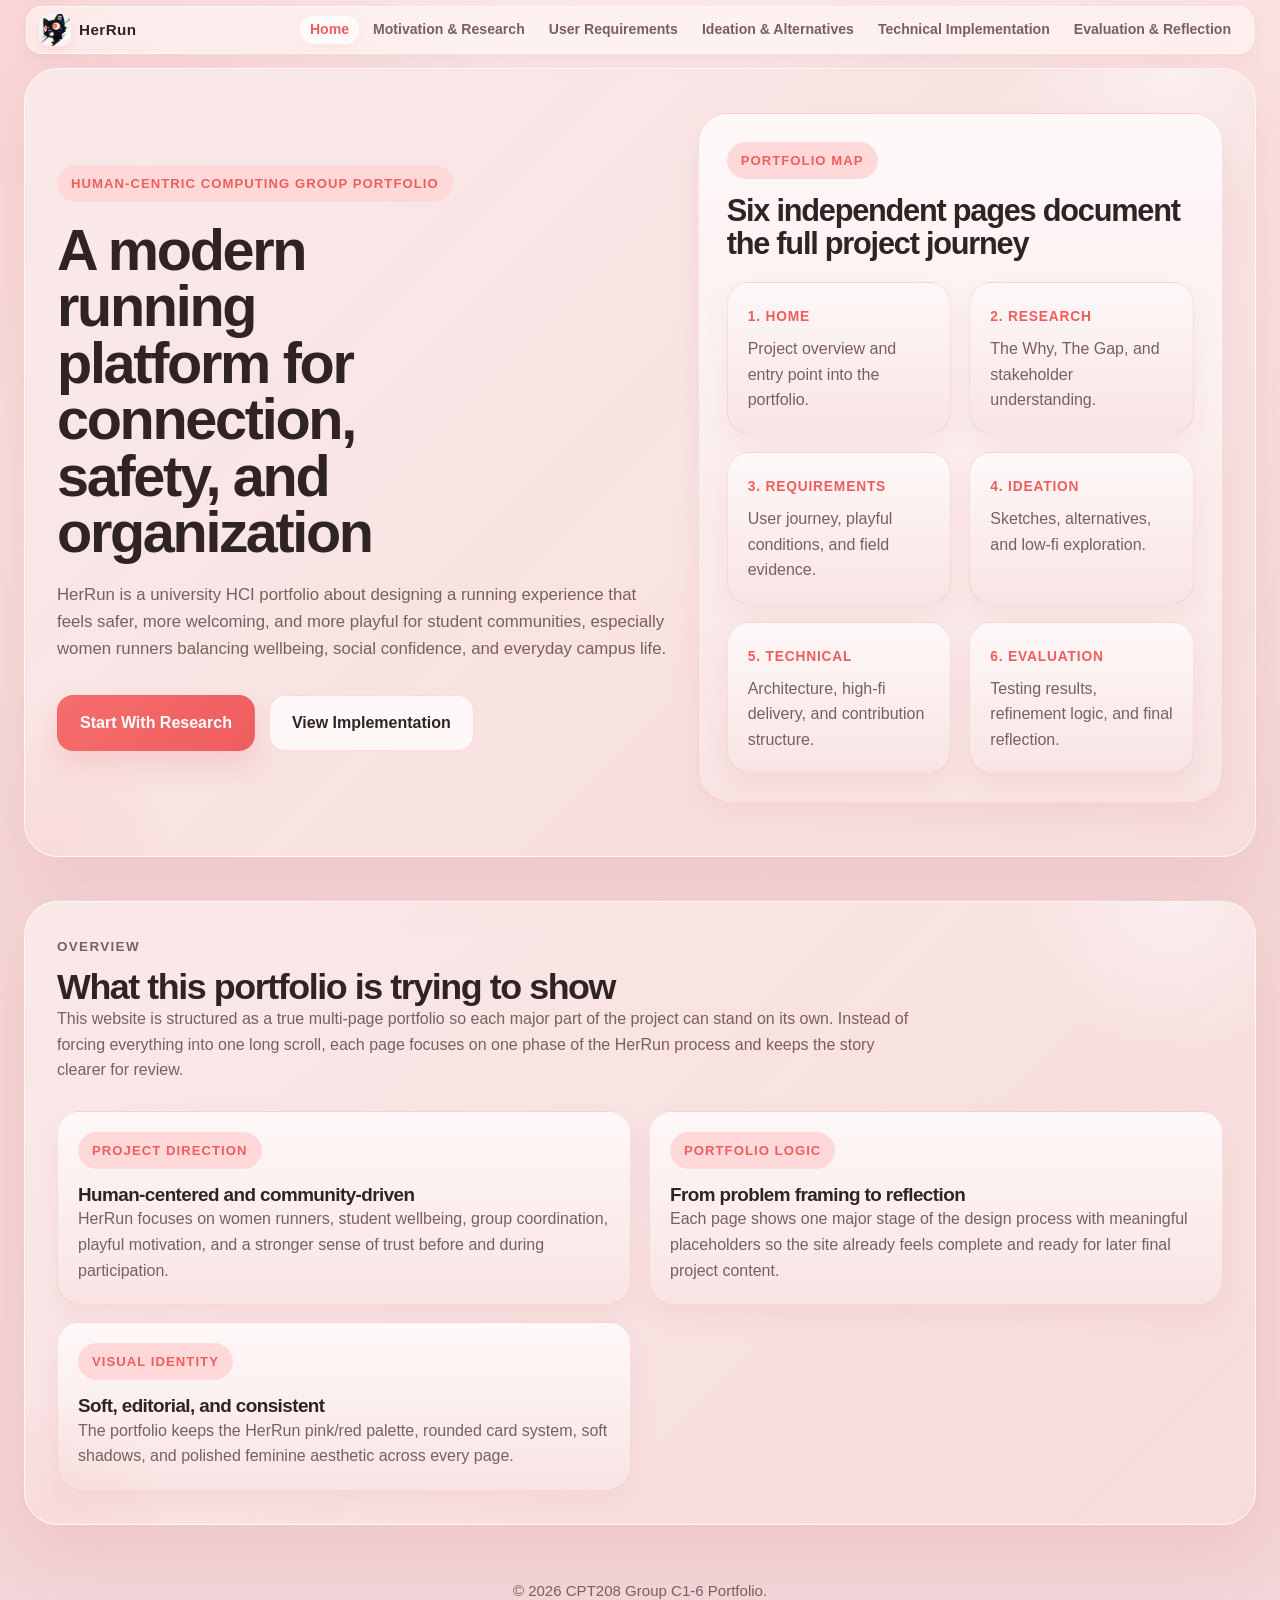
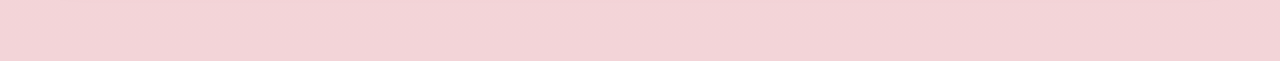
==== index.html @ 1a8519c4 "更改了八张sketches的展示方式，从八张单独展示修改为每四张排一排" ====
<!DOCTYPE html>
<html lang="en">
<head>
    <meta charset="UTF-8">
    <meta name="viewport" content="width=device-width, initial-scale=1.0">
    <title>HerRun | Home</title>
    <link rel="stylesheet" href="style.css">
</head>
<body>
    <div class="page-shell">
        <nav class="site-nav" aria-label="Main navigation">
            <div class="site-nav-inner">
                <a class="brand" href="index.html">
                    <img class="brand-mark" src="images/Icon.png" alt="HerRun logo">
                    <span>HerRun</span>
                </a>

                <div class="nav-links">
                    <a class="nav-link is-active" href="index.html">Home</a>
                    <a class="nav-link" href="motivation.html">Motivation &amp; Research</a>
                    <a class="nav-link" href="requirements.html">User Requirements</a>
                    <a class="nav-link" href="ideation.html">Ideation &amp; Alternatives</a>
                    <a class="nav-link" href="technical.html">Technical Implementation</a>
                    <a class="nav-link" href="evaluation.html">Evaluation &amp; Reflection</a>
                </div>
            </div>
        </nav>

        <main class="page-main">
            <section class="hero-panel page-enter">
                <div class="hero-grid">
                    <div class="hero-copy">
                        <p class="eyebrow">Human-Centric Computing Group Portfolio</p>
                        <h1>A modern running platform for connection, safety, and organization</h1>
                        <p class="lead">
                            HerRun is a university HCI portfolio about designing a running experience that feels safer,
                            more welcoming, and more playful for student communities, especially women runners balancing
                            wellbeing, social confidence, and everyday campus life.
                        </p>

                        <div class="hero-actions">
                            <a class="button button-primary" href="motivation.html">Start With Research</a>
                            <a class="button button-secondary" href="technical.html">View Implementation</a>
                        </div>
                    </div>

                    <aside class="hero-card">
                        <span class="pill-label">Portfolio Map</span>
                        <h2>Six independent pages document the full project journey</h2>
                        <div class="mini-grid">
                            <article class="mini-card">
                                <span class="mini-kicker">1. Home</span>
                                <p>Project overview and entry point into the portfolio.</p>
                            </article>
                            <article class="mini-card">
                                <span class="mini-kicker">2. Research</span>
                                <p>The Why, The Gap, and stakeholder understanding.</p>
                            </article>
                            <article class="mini-card">
                                <span class="mini-kicker">3. Requirements</span>
                                <p>User journey, playful conditions, and field evidence.</p>
                            </article>
                            <article class="mini-card">
                                <span class="mini-kicker">4. Ideation</span>
                                <p>Sketches, alternatives, and low-fi exploration.</p>
                            </article>
                            <article class="mini-card">
                                <span class="mini-kicker">5. Technical</span>
                                <p>Architecture, high-fi delivery, and contribution structure.</p>
                            </article>
                            <article class="mini-card">
                                <span class="mini-kicker">6. Evaluation</span>
                                <p>Testing results, refinement logic, and final reflection.</p>
                            </article>
                        </div>
                    </aside>
                </div>
            </section>

            <section class="content-panel page-enter">
                <div class="section-heading">
                    <p class="section-tag">Overview</p>
                    <h2>What this portfolio is trying to show</h2>
                    <p>
                        This website is structured as a true multi-page portfolio so each major part of the project can
                        stand on its own. Instead of forcing everything into one long scroll, each page focuses on one
                        phase of the HerRun process and keeps the story clearer for review.
                    </p>
                </div>

                <div class="overview-grid">
                    <article class="feature-card">
                        <span class="pill-label">Project Direction</span>
                        <h3>Human-centered and community-driven</h3>
                        <p>
                            HerRun focuses on women runners, student wellbeing, group coordination, playful motivation,
                            and a stronger sense of trust before and during participation.
                        </p>
                    </article>

                    <article class="feature-card">
                        <span class="pill-label">Portfolio Logic</span>
                        <h3>From problem framing to reflection</h3>
                        <p>
                            Each page shows one major stage of the design process with meaningful placeholders so the site
                            already feels complete and ready for later final project content.
                        </p>
                    </article>

                    <article class="feature-card">
                        <span class="pill-label">Visual Identity</span>
                        <h3>Soft, editorial, and consistent</h3>
                        <p>
                            The portfolio keeps the HerRun pink/red palette, rounded card system, soft shadows, and
                            polished feminine aesthetic across every page.
                        </p>
                    </article>
                </div>
            </section>
        </main>

        <footer class="footer">
            <p>© 2026 CPT208 Group C1-6 Portfolio.</p>
        </footer>
    </div>
</body>
</html>
---- style.css ----
:root {
    --bg: #f6dada;
    --surface: #f8e4e4;
    --surface-soft: #fbeeee;
    --surface-strong: #fff6f6;
    --text: #2f2323;
    --muted: #7a5f5f;
    --line: rgba(244, 108, 108, 0.22);
    --line-strong: rgba(239, 93, 93, 0.18);
    --primary: #f56d6d;
    --primary-deep: #ef5d5d;
    --primary-soft: #ffd7d7;
    --shadow-lg: 0 24px 60px rgba(210, 102, 102, 0.14);
    --shadow-md: 0 14px 30px rgba(210, 102, 102, 0.10);
    --shadow-soft: 0 18px 45px rgba(225, 118, 118, 0.12);
    --max-width: 1200px;
}

* {
    box-sizing: border-box;
    margin: 0;
    padding: 0;
}

html {
    scroll-behavior: smooth;
}

body {
    font-family: "Trebuchet MS", "Segoe UI", "Helvetica Neue", Arial, sans-serif;
    background:
        radial-gradient(circle at top left, rgba(245, 109, 109, 0.14), transparent 24%),
        radial-gradient(circle at top right, rgba(255, 215, 215, 0.34), transparent 22%),
        radial-gradient(circle at 50% 18%, rgba(255, 255, 255, 0.30), transparent 28%),
        linear-gradient(180deg, #f9e6e6 0%, #f4d6d6 52%, #f3d4d8 100%);
    color: var(--text);
    line-height: 1.6;
    min-height: 100vh;
}

a {
    color: inherit;
    text-decoration: none;
}

img {
    max-width: 100%;
    display: block;
}

.page-shell {
    width: min(100%, 1400px);
    margin: 0 auto;
    padding: 68px 24px 40px;
}

.site-nav {
    position: fixed;
    top: 6px;
    left: 50%;
    transform: translateX(-50%);
    width: min(calc(100% - 52px), 1240px);
    z-index: 20;
}

.site-nav-inner {
    display: flex;
    align-items: center;
    justify-content: space-between;
    gap: 12px;
    padding: 7px 12px;
    border-radius: 16px;
    background: rgba(255, 247, 247, 0.62);
    border: 1px solid rgba(255, 255, 255, 0.64);
    box-shadow: 0 6px 16px rgba(210, 102, 102, 0.08);
    backdrop-filter: blur(10px);
}

.brand {
    display: flex;
    align-items: center;
    gap: 8px;
    font-weight: 800;
    font-size: 0.95rem;
    letter-spacing: 0.03em;
    flex-shrink: 0;
    line-height: 1;
}

.brand-mark {
    width: 32px;
    height: 32px;
    border-radius: 10px;
    object-fit: cover;
    background: #fff8f8;
    box-shadow: 0 6px 14px rgba(239, 93, 93, 0.12);
}

.nav-links {
    display: flex;
    align-items: center;
    gap: 4px;
    flex-wrap: wrap;
    justify-content: flex-end;
    color: var(--muted);
    font-weight: 600;
}

.nav-link {
    padding: 6px 10px;
    border-radius: 999px;
    transition: 0.22s ease;
    white-space: nowrap;
    font-size: 0.88rem;
    line-height: 1.1;
}

.nav-link:hover,
.nav-link.is-active {
    color: var(--primary-deep);
    background: rgba(255, 255, 255, 0.78);
    box-shadow: 0 4px 12px rgba(239, 93, 93, 0.06);
}

.page-main {
    display: grid;
    gap: 44px;
}

.hero-panel,
.content-panel {
    position: relative;
    overflow: hidden;
    background: linear-gradient(135deg, rgba(250, 233, 233, 0.96), rgba(246, 220, 220, 0.94));
    border: 1px solid rgba(255, 255, 255, 0.70);
    box-shadow: var(--shadow-lg);
    border-radius: 34px;
}

.hero-panel::before,
.hero-panel::after,
.content-panel::before,
.content-panel::after {
    content: "";
    position: absolute;
    border-radius: 999px;
    pointer-events: none;
}

.hero-panel::before,
.content-panel::before {
    width: 300px;
    height: 300px;
    top: -150px;
    right: -70px;
    background: radial-gradient(circle, rgba(255, 255, 255, 0.45) 0%, rgba(255, 255, 255, 0) 72%);
}

.hero-panel::after,
.content-panel::after {
    width: 240px;
    height: 240px;
    left: -100px;
    bottom: -120px;
    background: radial-gradient(circle, rgba(245, 109, 109, 0.08) 0%, rgba(245, 109, 109, 0) 76%);
}

.hero-panel {
    padding: 44px 32px 54px;
}

.content-panel {
    padding: 34px 32px;
}

.page-enter > * {
    animation: fade-up 0.55s ease both;
}

.page-enter > *:nth-child(2) {
    animation-delay: 0.06s;
}

.page-enter > *:nth-child(3) {
    animation-delay: 0.12s;
}

@keyframes fade-up {
    from {
        opacity: 0;
        transform: translateY(18px);
    }
    to {
        opacity: 1;
        transform: translateY(0);
    }
}

.hero-grid,
.two-panel-grid,
.split-grid {
    position: relative;
    z-index: 1;
    display: grid;
    gap: 24px;
}

.hero-grid {
    grid-template-columns: minmax(0, 1.08fr) minmax(320px, 0.92fr);
    align-items: center;
}

.two-panel-grid,
.split-grid {
    grid-template-columns: repeat(2, minmax(0, 1fr));
}

.eyebrow,
.pill-label {
    display: inline-flex;
    align-items: center;
    padding: 8px 14px;
    border-radius: 999px;
    background: rgba(255, 215, 215, 0.92);
    color: var(--primary-deep);
    font-size: 0.82rem;
    font-weight: 800;
    letter-spacing: 0.08em;
    text-transform: uppercase;
}

.eyebrow {
    margin-bottom: 20px;
}

.hero-copy h1,
.page-title {
    font-size: clamp(2.2rem, 4.5vw, 4.7rem);
    line-height: 0.98;
    letter-spacing: -0.04em;
    max-width: 11ch;
}

.page-title {
    max-width: 15ch;
}

.lead {
    max-width: 640px;
    margin-top: 22px;
    font-size: 1.05rem;
    color: var(--muted);
}

.hero-actions {
    display: flex;
    gap: 14px;
    flex-wrap: wrap;
    margin-top: 32px;
}

.page-cta {
    display: flex;
    justify-content: flex-end;
    margin-top: 34px;
    padding-top: 10px;
}

.page-cta .button {
    min-width: 240px;
}

.button {
    display: inline-flex;
    align-items: center;
    justify-content: center;
    min-width: 170px;
    padding: 14px 22px;
    border-radius: 16px;
    font-weight: 700;
    border: 1px solid transparent;
    transition: 0.25s ease;
}

.button-primary {
    background: linear-gradient(135deg, var(--primary), var(--primary-deep));
    color: #ffffff;
    box-shadow: 0 14px 28px rgba(239, 93, 93, 0.18);
}

.button-primary:hover {
    transform: translateY(-2px);
}

.button-secondary {
    background: #fff8f8;
    border-color: var(--line);
}

.button-secondary:hover {
    background: var(--surface-soft);
    border-color: var(--line-strong);
}

.hero-card,
.content-card,
.editorial-card,
.feature-card,
.comparison-card,
.persona-card,
.mini-card,
.media-card,
.sketch-row-group,
.cta-card,
.contribution-row,
.before-after-card {
    background:
        linear-gradient(180deg, rgba(255, 251, 251, 0.88), rgba(248, 228, 228, 0.98)),
        var(--surface);
    border: 1px solid rgba(244, 108, 108, 0.16);
    box-shadow: 0 12px 26px rgba(210, 102, 102, 0.09);
}

.hero-card,
.content-card,
.editorial-card {
    position: relative;
    z-index: 1;
    border-radius: 30px;
    padding: 28px;
}

.hero-card h2,
.editorial-card h2,
.subsection-heading h2,
.section-heading h2 {
    line-height: 1.06;
    letter-spacing: -0.04em;
}

.hero-card h2,
.editorial-card h2,
.subsection-heading h2 {
    margin-top: 16px;
    font-size: clamp(1.7rem, 2.4vw, 2.35rem);
}

.mini-grid,
.overview-grid,
.triple-grid,
.comparison-grid,
.persona-grid,
.evidence-grid,
.sketch-grid-large,
.architecture-grid,
.before-after-grid {
    display: grid;
    gap: 18px;
}

.mini-grid,
.overview-grid,
.triple-grid,
.comparison-grid,
.persona-grid,
.architecture-grid {
    grid-template-columns: repeat(2, minmax(0, 1fr));
}

.hero-card .mini-grid {
    margin-top: 22px;
    grid-template-columns: repeat(2, minmax(0, 1fr));
}

.mini-card,
.feature-card,
.comparison-card,
.persona-card,
.media-card,
.sketch-row-group,
.before-after-card {
    border-radius: 22px;
    padding: 20px;
}

.mini-kicker {
    display: inline-block;
    margin-bottom: 8px;
    color: var(--primary-deep);
    font-weight: 800;
    font-size: 0.86rem;
    letter-spacing: 0.06em;
    text-transform: uppercase;
}

.feature-card h3,
.comparison-card h3,
.persona-card h3,
.cta-card h3 {
    margin-top: 14px;
    font-size: 1.18rem;
    line-height: 1.25;
    letter-spacing: -0.03em;
}

.mini-card p,
.feature-card p,
.comparison-card p,
.media-card p,
.cta-card p,
.editorial-card p,
.column-header p,
.subsection-heading p,
.section-heading p,
.caption-text,
.reflection-block p {
    color: var(--muted);
}

.section-heading {
    position: relative;
    z-index: 1;
    max-width: 860px;
    margin-bottom: 28px;
}

.section-tag {
    color: var(--primary-deep);
    font-size: 0.84rem;
    font-weight: 800;
    text-transform: uppercase;
    letter-spacing: 0.10em;
    margin-bottom: 10px;
}

.section-heading h2 {
    font-size: clamp(2rem, 2.8vw, 3rem);
}

.subsection-heading {
    display: grid;
    grid-template-columns: minmax(0, 1.05fr) minmax(250px, 0.95fr);
    gap: 20px;
    align-items: end;
    margin-bottom: 22px;
}

.list-block + .list-block {
    margin-top: 16px;
}

.list-block span {
    display: inline-block;
    margin-bottom: 8px;
    color: var(--primary-deep);
    font-weight: 800;
    font-size: 0.88rem;
    letter-spacing: 0.03em;
}

.list-block ul {
    padding-left: 18px;
    display: grid;
    gap: 8px;
    color: var(--muted);
    font-size: 0.94rem;
}

.list-block li strong {
    display: block;
    color: var(--text);
    font-weight: 800;
    line-height: 1.35;
}

.list-block li small {
    display: block;
    margin-top: 2px;
    color: var(--muted);
    font-size: 0.9em;
    line-height: 1.45;
}

.column-block {
    display: grid;
    gap: 16px;
}

.column-header {
    display: flex;
    justify-content: space-between;
    align-items: flex-end;
    gap: 14px;
    padding: 0 4px;
}

.column-header p {
    max-width: 32ch;
    text-align: right;
    font-size: 0.93rem;
}

.journey-frame,
.persona-image-wrap {
    border-radius: 22px;
    overflow: hidden;
    border: 1px solid var(--line);
    background:
        linear-gradient(180deg, rgba(255, 250, 250, 0.92), rgba(253, 242, 242, 0.98)),
        #fff7f7;
    box-shadow: 0 12px 26px rgba(210, 102, 102, 0.10);
}

.caption-text {
    margin-top: 14px;
    font-size: 0.94rem;
    font-weight: 600;
}

.evidence-grid {
    grid-template-columns: repeat(6, minmax(0, 1fr));
}

.media-card-wide {
    grid-column: span 3;
}

.media-card {
    grid-column: span 2;
}

.media-box,
.architecture-box,
.before-after-box {
    min-height: 160px;
    border-radius: 18px;
    display: grid;
    place-items: center;
    text-align: center;
    padding: 18px;
    background:
        linear-gradient(135deg, rgba(255, 215, 215, 0.72), rgba(255, 241, 241, 0.96)),
        #fff6f6;
    border: 1px dashed rgba(239, 93, 93, 0.28);
    color: var(--primary-deep);
    font-weight: 800;
    letter-spacing: 0.04em;
}

.sketch-tile {
    min-height: 0;
    display: grid;
    align-content: start;
    padding: 0;
    text-align: center;
}

.sketch-row-group {
    display: grid;
    grid-template-columns: repeat(4, minmax(0, 1fr));
    gap: 12px;
    align-items: start;
    padding: 14px;
}

.sketch-image-wrap {
    display: inline-flex;
    align-items: center;
    justify-content: center;
    width: fit-content;
    max-width: 100%;
    margin: 0 auto;
    padding: 6px;
    border-radius: 14px;
    border: 1px solid rgba(244, 108, 108, 0.12);
    background: rgba(255, 252, 252, 0.96);
}

.sketch-image {
    display: block;
    width: auto;
    max-width: 100%;
    height: auto;
    max-height: 260px;
    background: #fffafa;
}

.sketch-label {
    margin-top: 7px;
    color: var(--primary-deep);
    font-size: 0.9rem;
    font-weight: 800;
    letter-spacing: 0.04em;
}

.media-card p,
.before-after-card p {
    margin-top: 12px;
}

.sketch-grid-large {
    grid-template-columns: 1fr;
    gap: 16px;
}

.cta-card {
    border-radius: 24px;
    padding: 24px;
    display: grid;
    gap: 14px;
}

.architecture-grid {
    grid-template-columns: repeat(2, minmax(0, 1fr));
}

.architecture-box {
    min-height: 180px;
}

.contribution-table-wrap {
    overflow: hidden;
    border-radius: 22px;
    border: 1px solid rgba(244, 108, 108, 0.16);
    background:
        linear-gradient(180deg, rgba(255, 251, 251, 0.88), rgba(248, 228, 228, 0.98)),
        var(--surface);
    box-shadow: 0 12px 26px rgba(210, 102, 102, 0.09);
}

.contribution-table {
    width: 100%;
    border-collapse: collapse;
    table-layout: fixed;
}

.contribution-table thead {
    background: rgba(255, 241, 241, 0.88);
}

.contribution-table th,
.contribution-table td {
    padding: 16px 18px;
    text-align: left;
    vertical-align: top;
}

.contribution-table th {
    color: var(--primary-deep);
    font-size: 0.86rem;
    font-weight: 800;
    letter-spacing: 0.08em;
    text-transform: uppercase;
}

.contribution-table td {
    color: var(--muted);
    font-size: 0.96rem;
    border-top: 1px solid rgba(244, 108, 108, 0.12);
}

.contribution-table td:first-child {
    width: 20%;
    color: var(--text);
    font-weight: 800;
}

.contribution-table td:nth-child(2) {
    width: 26%;
    color: var(--primary-deep);
    font-weight: 700;
}

.contribution-table td:nth-child(3) {
    width: 54%;
}

.reflection-block {
    display: grid;
    gap: 14px;
}

.footer {
    max-width: var(--max-width);
    margin: 36px auto 10px;
    padding: 18px 4px 8px;
    text-align: center;
    color: var(--muted);
    font-size: 0.94rem;
}

@media (max-width: 1180px) {
    .site-nav-inner {
        align-items: flex-start;
        flex-direction: column;
        gap: 8px;
    }

    .nav-links {
        width: 100%;
        justify-content: flex-start;
    }

    .hero-grid,
    .two-panel-grid,
    .split-grid,
    .subsection-heading {
        grid-template-columns: 1fr;
    }

    .column-header {
        flex-direction: column;
        align-items: flex-start;
    }

    .column-header p {
        text-align: left;
    }

    .triple-grid,
    .comparison-grid,
    .mini-grid,
    .overview-grid,
    .persona-grid,
    .architecture-grid {
        grid-template-columns: 1fr;
    }

    .evidence-grid {
        grid-template-columns: repeat(2, minmax(0, 1fr));
    }

    .media-card,
    .media-card-wide {
        grid-column: span 1;
    }
}

@media (max-width: 780px) {
    .page-shell {
        padding: 84px 12px 30px;
    }

    .site-nav {
        top: 4px;
        width: calc(100% - 12px);
    }

    .site-nav-inner {
        padding: 8px 9px;
    }

    .nav-links {
        flex-wrap: nowrap;
        overflow-x: auto;
        padding-bottom: 2px;
    }

    .nav-links::-webkit-scrollbar {
        height: 0;
    }

    .hero-panel,
    .content-panel {
        border-radius: 28px;
        padding: 24px 14px 30px;
    }

    .content-card,
    .editorial-card,
    .persona-card,
    .media-card,
    .before-after-card {
        padding: 18px 14px;
    }

    .journey-frame,
    .persona-image-wrap {
        margin-inline: -6px;
        border-radius: 14px;
    }

    .journey-frame {
        padding: 8px;
    }

    .journey-frame img,
    .persona-image-wrap img {
        width: 100%;
        height: auto;
    }

    .caption-text {
        margin-top: 10px;
        font-size: 0.92rem;
    }

    .hero-copy h1,
    .page-title {
        font-size: 2.65rem;
        max-width: 11ch;
    }

    .lead {
        font-size: 1rem;
    }

    .evidence-grid,
    .sketch-grid-large {
        grid-template-columns: 1fr;
    }

    .sketch-row-group {
        grid-template-columns: repeat(2, minmax(0, 1fr));
    }

    .contribution-table,
    .contribution-table thead,
    .contribution-table tbody,
    .contribution-table tr,
    .contribution-table th,
    .contribution-table td {
        display: block;
        width: 100%;
    }

    .contribution-table thead {
        position: absolute;
        width: 1px;
        height: 1px;
        padding: 0;
        margin: -1px;
        overflow: hidden;
        clip: rect(0, 0, 0, 0);
        white-space: nowrap;
        border: 0;
    }

    .contribution-table-wrap {
        background: transparent;
        box-shadow: none;
        border: 0;
        overflow: visible;
    }

    .contribution-table tr {
        margin-top: 14px;
        padding: 18px;
        border-radius: 20px;
        background:
            linear-gradient(180deg, rgba(255, 251, 251, 0.88), rgba(248, 228, 228, 0.98)),
            var(--surface);
        border: 1px solid rgba(244, 108, 108, 0.16);
        box-shadow: 0 12px 26px rgba(210, 102, 102, 0.09);
    }

    .contribution-table tr:first-child {
        margin-top: 0;
    }

    .contribution-table td {
        border-top: 0;
        padding: 0;
        margin-top: 12px;
    }

    .contribution-table td:first-child {
        margin-top: 0;
    }

    .contribution-table td::before {
        content: attr(data-label);
        display: block;
        margin-bottom: 4px;
        color: var(--primary-deep);
        font-size: 0.8rem;
        font-weight: 800;
        letter-spacing: 0.08em;
        text-transform: uppercase;
    }

    .media-box,
    .architecture-box,
    .before-after-box {
        min-height: 145px;
    }

    .sketch-image {
        max-height: 280px;
    }
}

@media (max-width: 540px) {
    .page-shell {
        padding: 82px 10px 26px;
    }

    .brand {
        font-size: 0.9rem;
    }

    .button {
        width: 100%;
        min-width: 0;
    }

    .hero-actions {
        flex-direction: column;
        align-items: stretch;
    }

    .page-cta {
        justify-content: stretch;
    }

    .hero-panel,
    .content-panel,
    .hero-card,
    .content-card,
    .editorial-card,
    .feature-card,
    .comparison-card,
    .persona-card,
    .mini-card,
    .media-card,
    .sketch-row-group,
    .cta-card,
    .contribution-row,
    .before-after-card {
        border-radius: 22px;
    }

    .content-panel {
        padding-left: 12px;
        padding-right: 12px;
    }

    .content-card,
    .editorial-card,
    .persona-card,
    .media-card,
    .before-after-card {
        padding: 16px 12px;
    }

    .journey-frame,
    .persona-image-wrap {
        margin-inline: -4px;
    }

    .persona-image-wrap {
        border-radius: 10px;
    }

    .journey-frame {
        border-radius: 12px;
        padding: 6px;
    }

    .sketch-row-group {
        grid-template-columns: 1fr;
        gap: 14px;
        padding: 14px;
    }

    .sketch-image {
        max-height: 300px;
    }
}
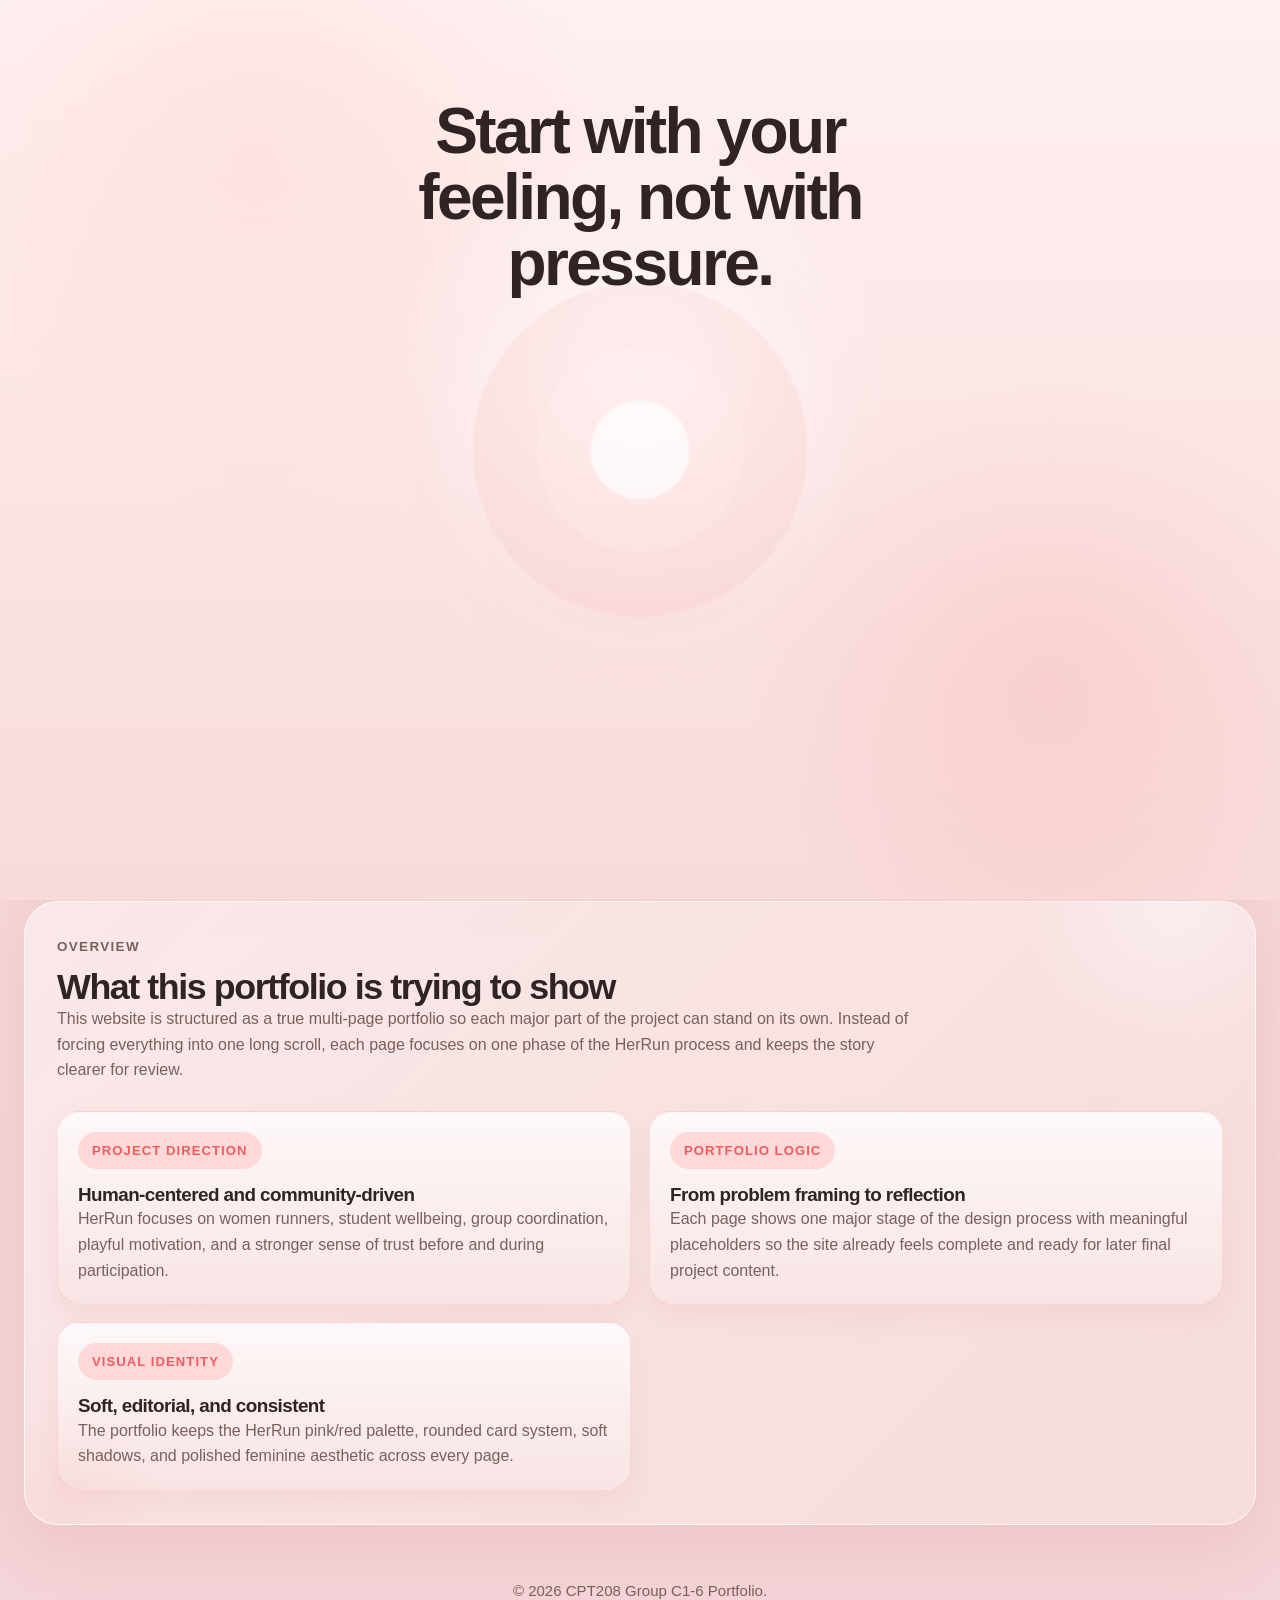
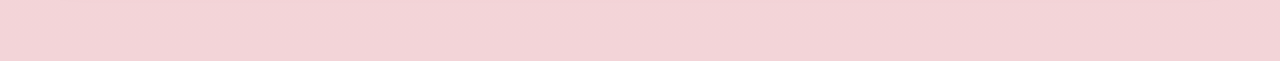
==== commit 0bd51ed1: "给portfolio增加了开场动画" ====
--- a/index.html
+++ b/index.html
@@ -4,9 +4,53 @@
     <meta charset="UTF-8">
     <meta name="viewport" content="width=device-width, initial-scale=1.0">
     <title>HerRun | Home</title>
+    <script>
+        try {
+            if (localStorage.getItem("herRunIntroShown") === "true") {
+                document.documentElement.classList.add("intro-seen");
+            }
+        } catch (error) {
+            document.documentElement.classList.remove("intro-seen");
+        }
+    </script>
     <link rel="stylesheet" href="style.css">
 </head>
 <body>
+    <section class="intro-screen" id="introScreen" aria-label="HerRun opening introduction">
+        <div class="intro-ripple" aria-hidden="true"></div>
+
+        <div class="intro-content">
+            <p class="intro-line">Start with your feeling, not with pressure.</p>
+
+            <div class="intro-route" aria-hidden="true">
+                <svg viewBox="0 0 540 132" role="img">
+                    <path class="route-path route-glow" d="M28 84 C86 52, 132 58, 178 80 C232 106, 260 37, 318 48 C382 60, 404 94, 512 62"></path>
+                    <path class="route-path route-main" id="introRoutePath" d="M28 84 C86 52, 132 58, 178 80 C232 106, 260 37, 318 48 C382 60, 404 94, 512 62"></path>
+                    <path class="route-highlight" d="M28 84 C86 52, 132 58, 178 80 C232 106, 260 37, 318 48 C382 60, 404 94, 512 62"></path>
+                    <circle class="route-end-dot" cx="466" cy="76" r="3.8"></circle>
+
+                    <g class="route-star route-star-1" transform="translate(176 80)">
+                        <path class="route-star-shape" d="M0 -10 L3 -3 L10 -2 L4 2 L6 9 L0 5 L-6 9 L-4 2 L-10 -2 L-3 -3 Z"></path>
+                    </g>
+                    <g class="route-star route-star-2" transform="translate(318 48)">
+                        <path class="route-star-shape" d="M0 -10 L3 -3 L10 -2 L4 2 L6 9 L0 5 L-6 9 L-4 2 L-10 -2 L-3 -3 Z"></path>
+                    </g>
+                    <g class="route-star route-star-3" transform="translate(440 78)">
+                        <path class="route-star-shape" d="M0 -10 L3 -3 L10 -2 L4 2 L6 9 L0 5 L-6 9 L-4 2 L-10 -2 L-3 -3 Z"></path>
+                    </g>
+                </svg>
+            </div>
+
+            <div class="intro-brand-block">
+                <img class="intro-logo" src="images/Icon.png" alt="HerRun logo">
+                <h1>HerRun</h1>
+                <p>A supportive running experience shaped by emotion, safety, and connection.</p>
+            </div>
+
+            <button class="intro-button" id="introEnter" type="button">Explore HerRun</button>
+        </div>
+    </section>
+
     <div class="page-shell">
         <nav class="site-nav" aria-label="Main navigation">
             <div class="site-nav-inner">
@@ -123,5 +167,70 @@
             <p>© 2026 CPT208 Group C1-6 Portfolio.</p>
         </footer>
     </div>
+    <script>
+        const introScreen = document.getElementById("introScreen");
+        const introEnter = document.getElementById("introEnter");
+        const introRoutePaths = document.querySelectorAll(".route-main, .route-highlight");
+        const introStorageKey = "herRunIntroShown";
+        const introSteps = [
+            ["is-step-1", 100],
+            ["is-step-2", 950],
+            ["is-step-3", 2050],
+            ["is-step-4", 3350],
+            ["is-step-5", 4650]
+        ];
+
+        const hasSeenIntro = (() => {
+            try {
+                return localStorage.getItem(introStorageKey) === "true";
+            } catch (error) {
+                return false;
+            }
+        })();
+
+        if (hasSeenIntro) {
+            introScreen.setAttribute("hidden", "");
+        } else {
+            document.body.classList.add("intro-active");
+
+            introRoutePaths.forEach((path) => {
+                const routeLength = path.getTotalLength();
+                path.style.setProperty("--route-length", routeLength);
+                path.style.strokeDasharray = path.classList.contains("route-highlight")
+                    ? `42 ${routeLength}`
+                    : routeLength;
+                path.style.strokeDashoffset = routeLength;
+            });
+
+            introSteps.forEach(([className, delay]) => {
+                window.setTimeout(() => {
+                    introScreen.classList.add(className);
+
+                    if (className === "is-step-5") {
+                        introEnter.removeAttribute("disabled");
+                        introEnter.setAttribute("aria-hidden", "false");
+                    }
+                }, delay);
+            });
+
+            introEnter.setAttribute("disabled", "");
+            introEnter.setAttribute("aria-hidden", "true");
+
+            introEnter.addEventListener("click", () => {
+                try {
+                    localStorage.setItem(introStorageKey, "true");
+                } catch (error) {
+                    // Storage can be unavailable in private or restricted browsing modes.
+                }
+
+                introScreen.classList.add("is-leaving");
+                document.body.classList.remove("intro-active");
+
+                window.setTimeout(() => {
+                    introScreen.setAttribute("hidden", "");
+                }, 760);
+            });
+        }
+    </script>
 </body>
 </html>
--- a/style.css
+++ b/style.css
@@ -38,6 +38,14 @@
     min-height: 100vh;
 }
 
+body.intro-active {
+    overflow: hidden;
+}
+
+html.intro-seen .intro-screen {
+    display: none;
+}
+
 a {
     color: inherit;
     text-decoration: none;
@@ -46,6 +54,324 @@
 img {
     max-width: 100%;
     display: block;
+}
+
+.intro-screen {
+    position: fixed;
+    inset: 0;
+    z-index: 100;
+    display: grid;
+    place-items: center;
+    min-height: 100vh;
+    padding: 28px;
+    overflow: hidden;
+    background:
+        radial-gradient(circle at 50% 42%, rgba(255, 255, 255, 0.72), transparent 30%),
+        radial-gradient(circle at 20% 18%, rgba(255, 215, 215, 0.48), transparent 28%),
+        radial-gradient(circle at 82% 76%, rgba(245, 109, 109, 0.14), transparent 24%),
+        linear-gradient(180deg, #fff0f0 0%, #f8dada 100%);
+    color: var(--text);
+    transition: opacity 0.75s ease, visibility 0.75s ease;
+}
+
+.intro-screen.is-leaving {
+    opacity: 0;
+    visibility: hidden;
+    pointer-events: none;
+}
+
+.intro-ripple {
+    position: absolute;
+    width: min(56vw, 440px);
+    aspect-ratio: 1;
+    border-radius: 50%;
+    background:
+        radial-gradient(circle, rgba(255, 255, 255, 0.62) 0 18%, rgba(255, 215, 215, 0.42) 19% 38%, rgba(245, 109, 109, 0.10) 39% 62%, transparent 63%);
+    box-shadow:
+        0 0 70px rgba(255, 255, 255, 0.56),
+        0 0 90px rgba(239, 93, 93, 0.10);
+    opacity: 0;
+    transform: scale(0.86);
+    animation: intro-breathe 4.8s ease-in-out infinite;
+}
+
+.intro-screen.is-step-1 .intro-ripple {
+    opacity: 0.74;
+}
+
+.intro-content {
+    position: relative;
+    z-index: 1;
+    width: min(100%, 760px);
+    display: grid;
+    justify-items: center;
+    text-align: center;
+}
+
+.intro-line,
+.intro-route,
+.intro-brand-block,
+.intro-button {
+    opacity: 0;
+    transform: translateY(12px);
+    transition: opacity 0.75s ease, transform 0.75s ease;
+}
+
+.intro-screen.is-step-2 .intro-line,
+.intro-screen.is-step-3 .intro-route,
+.intro-screen.is-step-4 .intro-brand-block,
+.intro-screen.is-step-5 .intro-button {
+    opacity: 1;
+    transform: translateY(0);
+}
+
+.intro-line {
+    max-width: 16ch;
+    font-size: clamp(2rem, 5vw, 4.1rem);
+    line-height: 1.03;
+    letter-spacing: -0.04em;
+    font-weight: 800;
+}
+
+.intro-route {
+    width: min(80vw, 540px);
+    margin-top: 26px;
+}
+
+.intro-route svg {
+    width: 100%;
+    height: auto;
+    overflow: visible;
+}
+
+.route-path {
+    fill: none;
+    stroke-linecap: round;
+    stroke-linejoin: round;
+}
+
+.route-glow {
+    stroke: rgba(239, 93, 93, 0.12);
+    stroke-width: 13;
+    opacity: 0;
+}
+
+.route-main {
+    --route-length: 640;
+    stroke: rgba(239, 93, 93, 0.58);
+    stroke-width: 5;
+    stroke-dasharray: var(--route-length);
+    stroke-dashoffset: var(--route-length);
+    filter: drop-shadow(0 8px 16px rgba(239, 93, 93, 0.12));
+}
+
+.route-highlight {
+    --route-length: 640;
+    fill: none;
+    stroke: rgba(255, 255, 255, 0.62);
+    stroke-width: 3;
+    stroke-linecap: round;
+    stroke-linejoin: round;
+    stroke-dasharray: 42 var(--route-length);
+    stroke-dashoffset: var(--route-length);
+    opacity: 0;
+    filter: drop-shadow(0 0 10px rgba(255, 255, 255, 0.45));
+}
+
+.intro-screen.is-step-3 .route-path {
+    opacity: 1;
+}
+
+.intro-screen.is-step-3 .route-main {
+    animation: draw-route 1.55s cubic-bezier(0.42, 0, 0.2, 1) forwards;
+}
+
+.intro-screen.is-step-3 .route-highlight {
+    animation: route-highlight 2.2s 1.35s ease-out forwards;
+}
+
+.route-end-dot {
+    fill: rgba(255, 255, 255, 0.92);
+    opacity: 0;
+    filter: drop-shadow(0 0 9px rgba(239, 93, 93, 0.24));
+}
+
+.intro-screen.is-step-3 .route-end-dot {
+    animation: route-end-glide 1.55s 1.65s ease-out forwards;
+}
+
+.route-star {
+    overflow: visible;
+}
+
+.route-star-shape {
+    opacity: 0;
+    transform-box: fill-box;
+    transform-origin: center;
+    filter: drop-shadow(0 0 0 rgba(239, 93, 93, 0));
+}
+
+.route-star-shape {
+    fill: #fff8f8;
+    stroke: rgba(239, 93, 93, 0.46);
+    stroke-width: 2.4;
+    stroke-linejoin: round;
+}
+
+.intro-screen.is-step-3 .route-star-shape {
+    animation:
+        star-reveal 0.72s cubic-bezier(0.34, 1.4, 0.64, 1) forwards,
+        star-pulse 3.8s ease-in-out infinite;
+}
+
+.intro-screen.is-step-3 .route-star-1 .route-star-shape {
+    animation-delay: 0.38s, 1.12s;
+}
+
+.intro-screen.is-step-3 .route-star-2 .route-star-shape {
+    animation-delay: 0.78s, 1.46s;
+}
+
+.intro-screen.is-step-3 .route-star-3 .route-star-shape {
+    animation-delay: 1.18s, 1.84s;
+}
+
+.intro-brand-block {
+    display: grid;
+    justify-items: center;
+    margin-top: 24px;
+}
+
+.intro-logo {
+    width: 70px;
+    height: 70px;
+    border-radius: 22px;
+    object-fit: cover;
+    background: #fff8f8;
+    box-shadow: 0 16px 34px rgba(239, 93, 93, 0.18);
+}
+
+.intro-brand-block h1 {
+    margin-top: 14px;
+    font-size: clamp(2.5rem, 6vw, 5rem);
+    line-height: 0.95;
+    letter-spacing: -0.04em;
+}
+
+.intro-brand-block p {
+    max-width: 560px;
+    margin-top: 12px;
+    color: var(--muted);
+    font-size: clamp(1rem, 2vw, 1.18rem);
+    font-weight: 600;
+}
+
+.intro-button {
+    margin-top: 30px;
+    padding: 14px 24px;
+    border: 1px solid rgba(255, 255, 255, 0.72);
+    border-radius: 16px;
+    background: linear-gradient(135deg, var(--primary), var(--primary-deep));
+    color: #ffffff;
+    box-shadow: 0 16px 34px rgba(239, 93, 93, 0.18);
+    font: inherit;
+    font-weight: 800;
+    cursor: pointer;
+    transition: opacity 0.75s ease, transform 0.25s ease, box-shadow 0.25s ease;
+}
+
+.intro-button:hover {
+    transform: translateY(-2px);
+    box-shadow: 0 20px 38px rgba(239, 93, 93, 0.22);
+}
+
+.intro-button:focus-visible {
+    outline: 3px solid rgba(239, 93, 93, 0.28);
+    outline-offset: 4px;
+}
+
+.intro-button:disabled {
+    pointer-events: none;
+}
+
+@keyframes intro-breathe {
+    0%,
+    100% {
+        transform: scale(0.9);
+    }
+    50% {
+        transform: scale(1.04);
+    }
+}
+
+@keyframes draw-route {
+    to {
+        stroke-dashoffset: 0;
+    }
+}
+
+@keyframes route-highlight {
+    0% {
+        opacity: 0;
+        stroke-dashoffset: var(--route-length);
+    }
+    26% {
+        opacity: 0.66;
+    }
+    100% {
+        opacity: 0;
+        stroke-dashoffset: 0;
+    }
+}
+
+@keyframes route-end-glide {
+    0% {
+        opacity: 0;
+        transform: translate(0, 0) scale(0.72);
+    }
+    26% {
+        opacity: 0.72;
+    }
+    72% {
+        opacity: 0.48;
+        transform: translate(28px, -9px) scale(1);
+    }
+    100% {
+        opacity: 0;
+        transform: translate(34px, -11px) scale(0.88);
+    }
+}
+
+@keyframes star-reveal {
+    0% {
+        opacity: 0;
+        transform: scale(0.68);
+        filter: drop-shadow(0 0 0 rgba(239, 93, 93, 0));
+    }
+    72% {
+        opacity: 1;
+        transform: scale(1.08);
+        filter: drop-shadow(0 0 11px rgba(239, 93, 93, 0.28));
+    }
+    100% {
+        opacity: 1;
+        transform: scale(1);
+        filter: drop-shadow(0 0 7px rgba(239, 93, 93, 0.20));
+    }
+}
+
+@keyframes star-pulse {
+    0%,
+    100% {
+        opacity: 0.86;
+        transform: scale(1);
+        filter: drop-shadow(0 0 6px rgba(239, 93, 93, 0.18));
+    }
+    50% {
+        opacity: 1;
+        transform: scale(1.06);
+        filter: drop-shadow(0 0 12px rgba(239, 93, 93, 0.26));
+    }
 }
 
 .page-shell {
@@ -737,6 +1063,48 @@
 }
 
 @media (max-width: 780px) {
+    .intro-screen {
+        padding: 22px 16px;
+    }
+
+    .intro-ripple {
+        width: min(88vw, 360px);
+    }
+
+    .intro-line {
+        max-width: 14ch;
+        font-size: 2.45rem;
+    }
+
+    .intro-route {
+        width: min(92vw, 440px);
+        margin-top: 20px;
+    }
+
+    .intro-brand-block {
+        margin-top: 18px;
+    }
+
+    .intro-logo {
+        width: 60px;
+        height: 60px;
+        border-radius: 18px;
+    }
+
+    .intro-brand-block h1 {
+        font-size: 3.1rem;
+    }
+
+    .intro-brand-block p {
+        max-width: 31ch;
+        font-size: 1rem;
+    }
+
+    .intro-button {
+        width: min(100%, 260px);
+        margin-top: 24px;
+    }
+
     .page-shell {
         padding: 84px 12px 30px;
     }
@@ -967,3 +1335,39 @@
         max-height: 300px;
     }
 }
+
+@media (prefers-reduced-motion: reduce) {
+    .intro-ripple,
+    .intro-screen.is-step-3 .route-path,
+    .intro-screen.is-step-3 .route-highlight,
+    .intro-screen.is-step-3 .route-end-dot,
+    .intro-screen.is-step-3 .route-star-shape {
+        animation: none;
+    }
+
+    .intro-line,
+    .intro-route,
+    .intro-brand-block,
+    .intro-button,
+    .intro-screen {
+        transition-duration: 0.01ms;
+    }
+
+    .intro-screen.is-step-1 .intro-ripple,
+    .intro-screen.is-step-3 .route-star-shape {
+        opacity: 1;
+    }
+
+    .intro-screen.is-step-3 .route-main,
+    .intro-screen.is-step-3 .route-highlight {
+        stroke-dashoffset: 0;
+    }
+
+    .intro-screen.is-step-3 .route-highlight {
+        opacity: 0;
+    }
+
+    .intro-screen.is-step-3 .route-end-dot {
+        opacity: 0;
+    }
+}
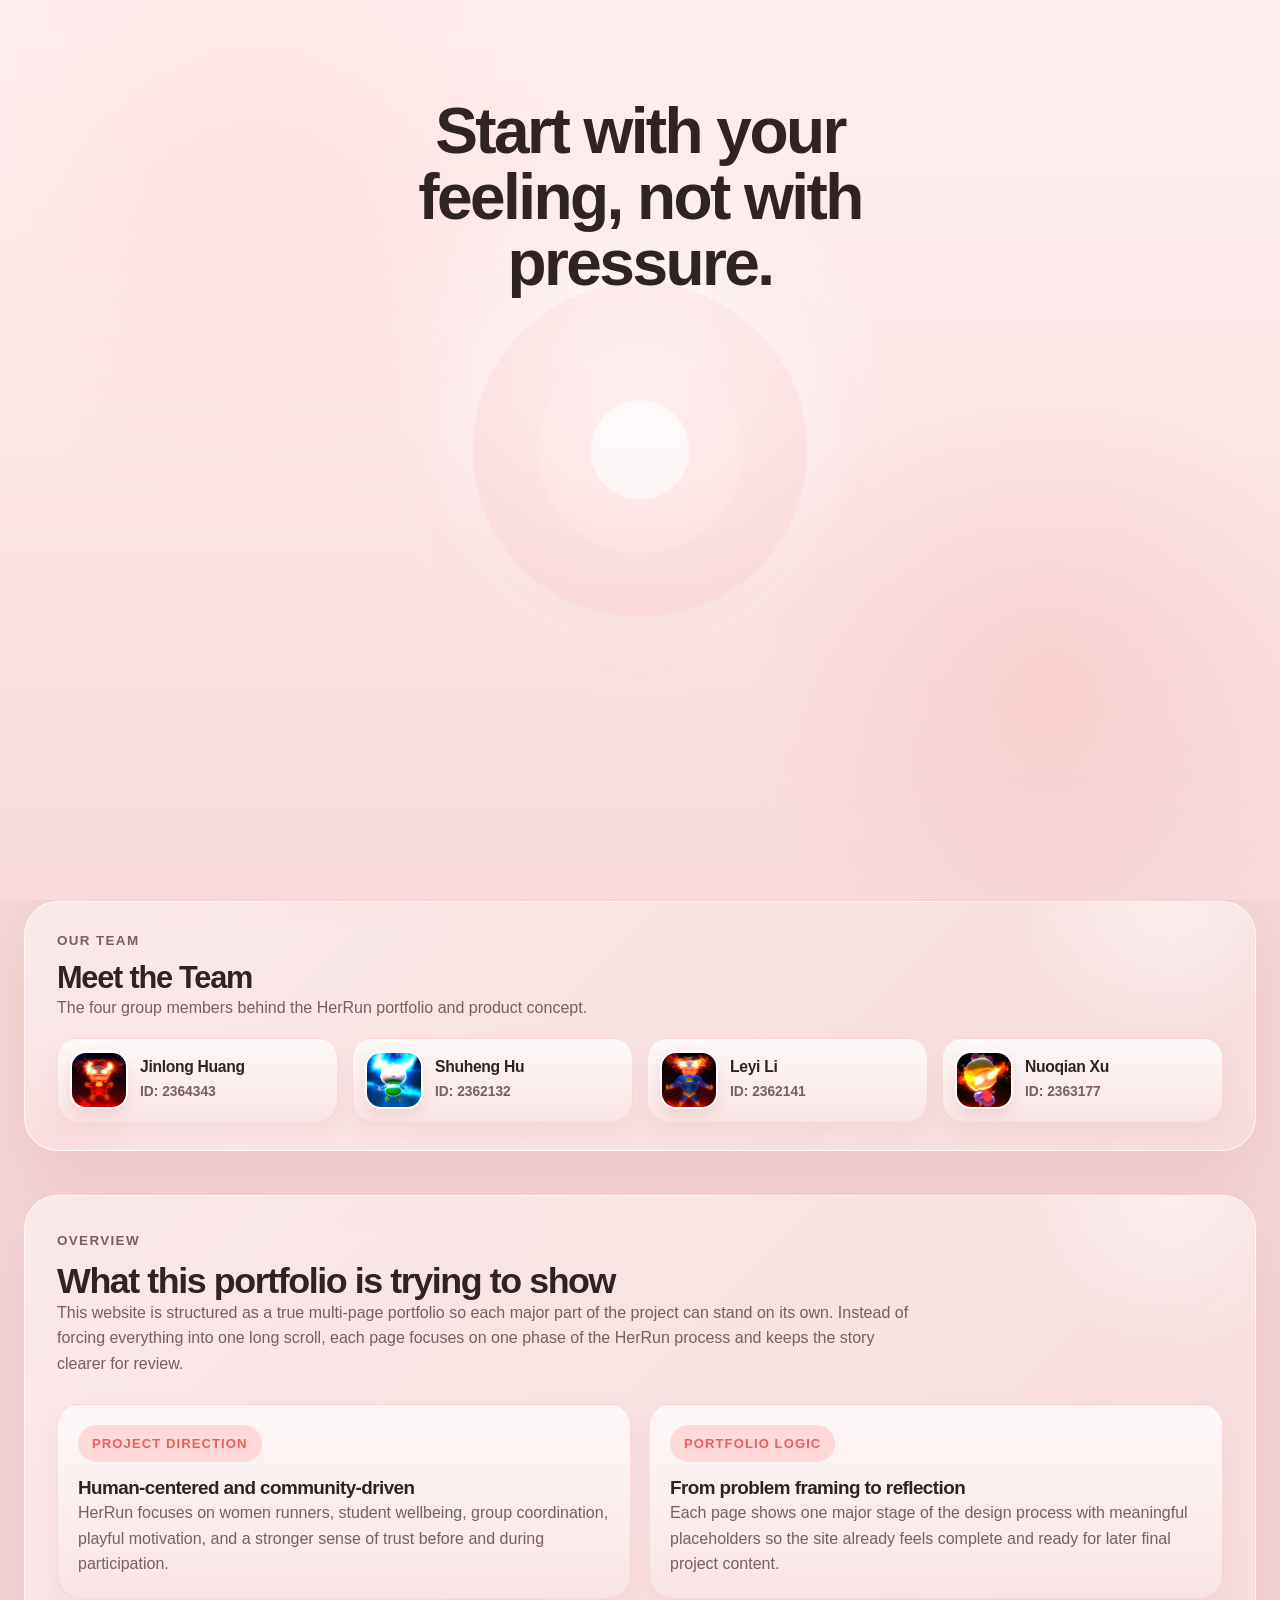
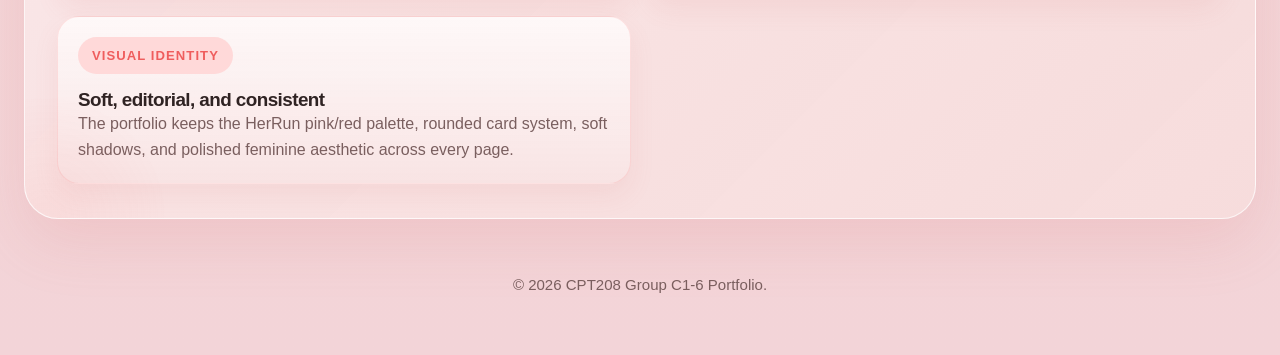
==== commit d8c88f58: "加入了小组成员简介，包括头像，名字，ID，此外还在每个页面下方加入了Go to {next page} 和 Back to {Previous page}的按钮(除了Home page)" ====
--- a/index.html
+++ b/index.html
@@ -121,6 +121,48 @@
                 </div>
             </section>
 
+            <section class="content-panel team-section page-enter">
+                <div class="section-heading team-heading">
+                    <p class="section-tag">Our Team</p>
+                    <h2>Meet the Team</h2>
+                    <p>The four group members behind the HerRun portfolio and product concept.</p>
+                </div>
+
+                <div class="team-grid" aria-label="HerRun team members">
+                    <article class="team-member">
+                        <img src="images/Member1.jpg" alt="Portrait of Jinlong Huang">
+                        <div>
+                            <h3>Jinlong Huang</h3>
+                            <p>ID: 2364343</p>
+                        </div>
+                    </article>
+
+                    <article class="team-member">
+                        <img src="images/Member2.jpg" alt="Portrait of Shuheng Hu">
+                        <div>
+                            <h3>Shuheng Hu</h3>
+                            <p>ID: 2362132</p>
+                        </div>
+                    </article>
+
+                    <article class="team-member">
+                        <img src="images/Member3.jpg" alt="Portrait of Leyi Li">
+                        <div>
+                            <h3>Leyi Li</h3>
+                            <p>ID: 2362141</p>
+                        </div>
+                    </article>
+
+                    <article class="team-member">
+                        <img src="images/Member4.jpg" alt="Portrait of Nuoqian Xu">
+                        <div>
+                            <h3>Nuoqian Xu</h3>
+                            <p>ID: 2363177</p>
+                        </div>
+                    </article>
+                </div>
+            </section>
+
             <section class="content-panel page-enter">
                 <div class="section-heading">
                     <p class="section-tag">Overview</p>
--- a/style.css
+++ b/style.css
@@ -587,9 +587,16 @@
 
 .page-cta {
     display: flex;
+    align-items: center;
     justify-content: flex-end;
+    gap: 14px;
+    flex-wrap: wrap;
     margin-top: 34px;
     padding-top: 10px;
+}
+
+.page-cta-paired {
+    justify-content: space-between;
 }
 
 .page-cta .button {
@@ -763,6 +770,65 @@
     font-size: clamp(2rem, 2.8vw, 3rem);
 }
 
+.team-section {
+    padding-top: 28px;
+    padding-bottom: 28px;
+}
+
+.team-heading {
+    max-width: 680px;
+    margin-bottom: 18px;
+}
+
+.team-heading h2 {
+    font-size: clamp(1.8rem, 2.4vw, 2.45rem);
+}
+
+.team-grid {
+    position: relative;
+    z-index: 1;
+    display: grid;
+    grid-template-columns: repeat(4, minmax(0, 1fr));
+    gap: 14px;
+}
+
+.team-member {
+    display: flex;
+    align-items: center;
+    gap: 12px;
+    min-width: 0;
+    padding: 12px;
+    border-radius: 20px;
+    background:
+        linear-gradient(180deg, rgba(255, 251, 251, 0.90), rgba(248, 228, 228, 0.96)),
+        var(--surface);
+    border: 1px solid rgba(244, 108, 108, 0.16);
+    box-shadow: 0 10px 22px rgba(210, 102, 102, 0.08);
+}
+
+.team-member img {
+    flex: 0 0 auto;
+    width: 58px;
+    height: 58px;
+    border-radius: 16px;
+    object-fit: cover;
+    border: 2px solid rgba(255, 255, 255, 0.90);
+    box-shadow: 0 6px 14px rgba(196, 77, 77, 0.13);
+}
+
+.team-member h3 {
+    font-size: 0.98rem;
+    line-height: 1.2;
+    letter-spacing: -0.02em;
+}
+
+.team-member p {
+    margin-top: 4px;
+    color: var(--muted);
+    font-size: 0.86rem;
+    font-weight: 600;
+}
+
 .subsection-heading {
     display: grid;
     grid-template-columns: minmax(0, 1.05fr) minmax(250px, 0.95fr);
@@ -1052,6 +1118,10 @@
         grid-template-columns: 1fr;
     }
 
+    .team-grid {
+        grid-template-columns: repeat(2, minmax(0, 1fr));
+    }
+
     .evidence-grid {
         grid-template-columns: repeat(2, minmax(0, 1fr));
     }
@@ -1174,6 +1244,7 @@
     }
 
     .evidence-grid,
+    .team-grid,
     .sketch-grid-large {
         grid-template-columns: 1fr;
     }
@@ -1278,6 +1349,8 @@
     }
 
     .page-cta {
+        flex-direction: column;
+        align-items: stretch;
         justify-content: stretch;
     }
 
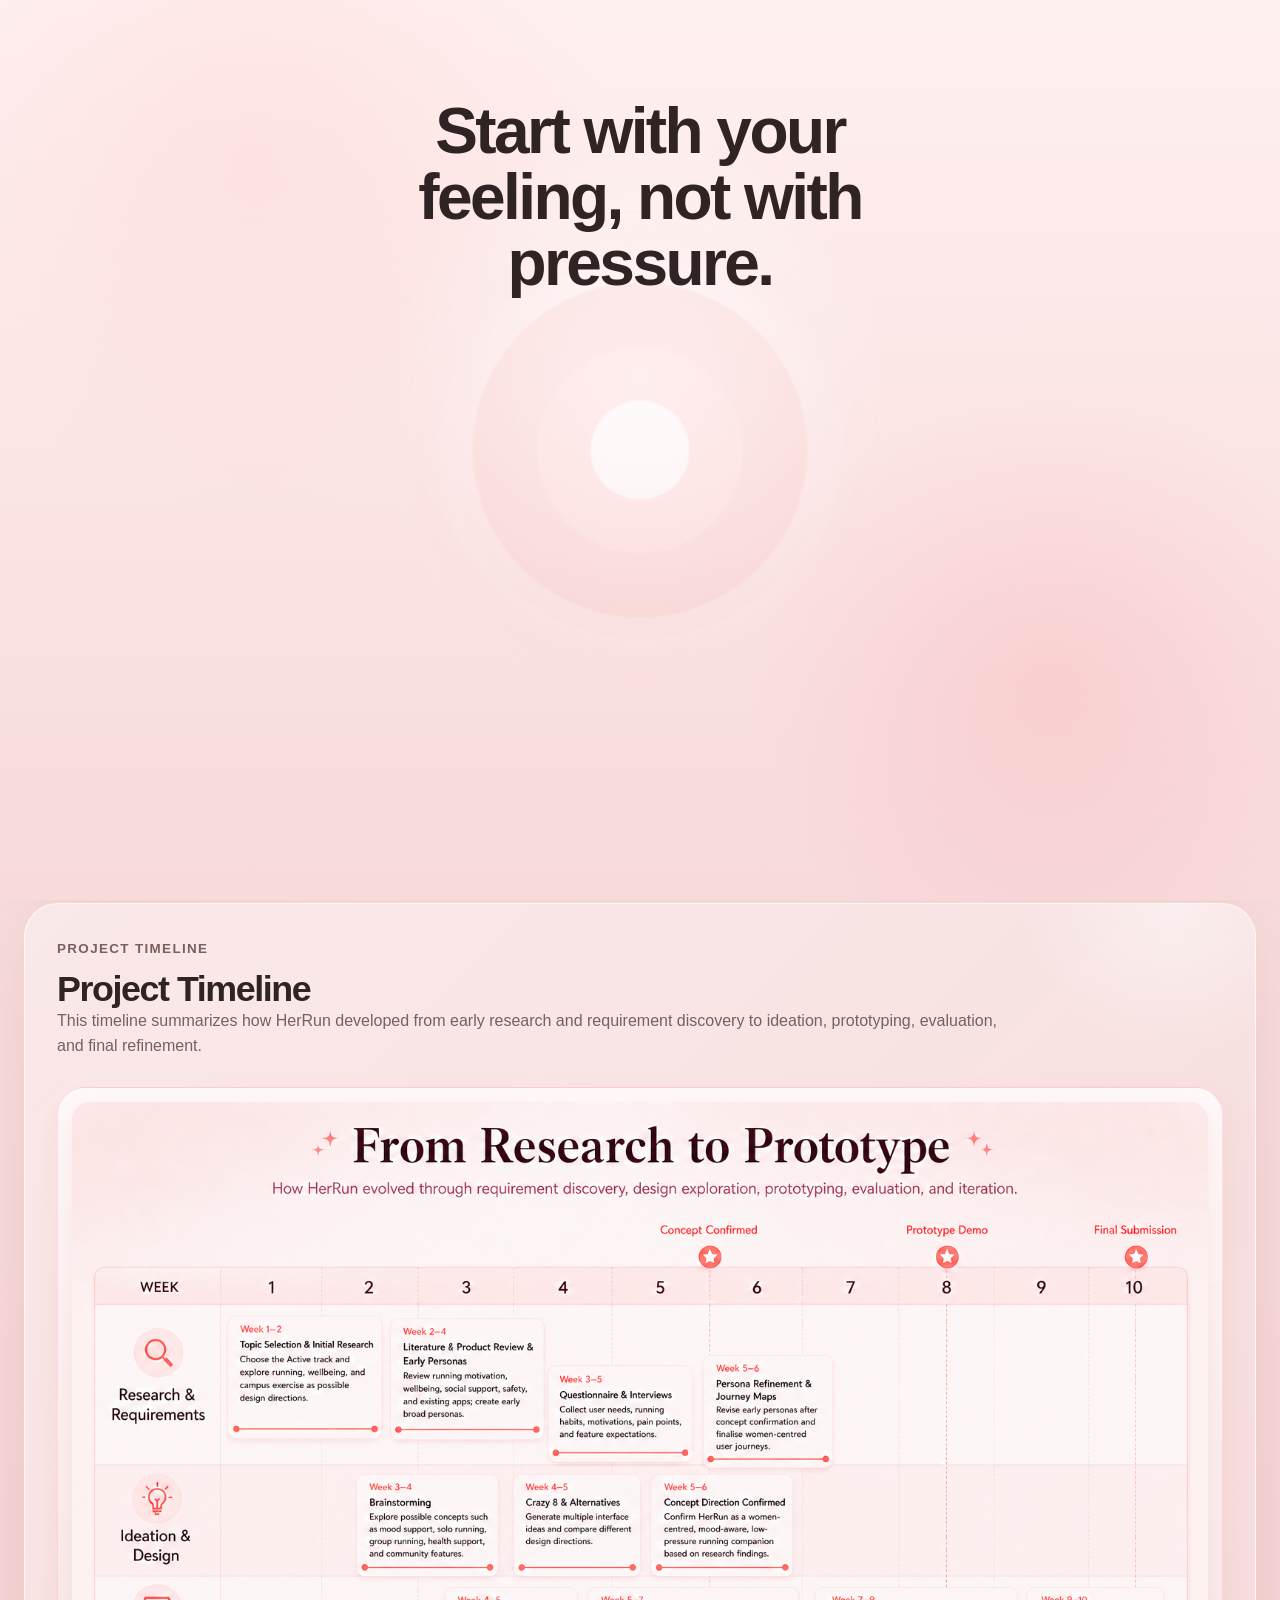
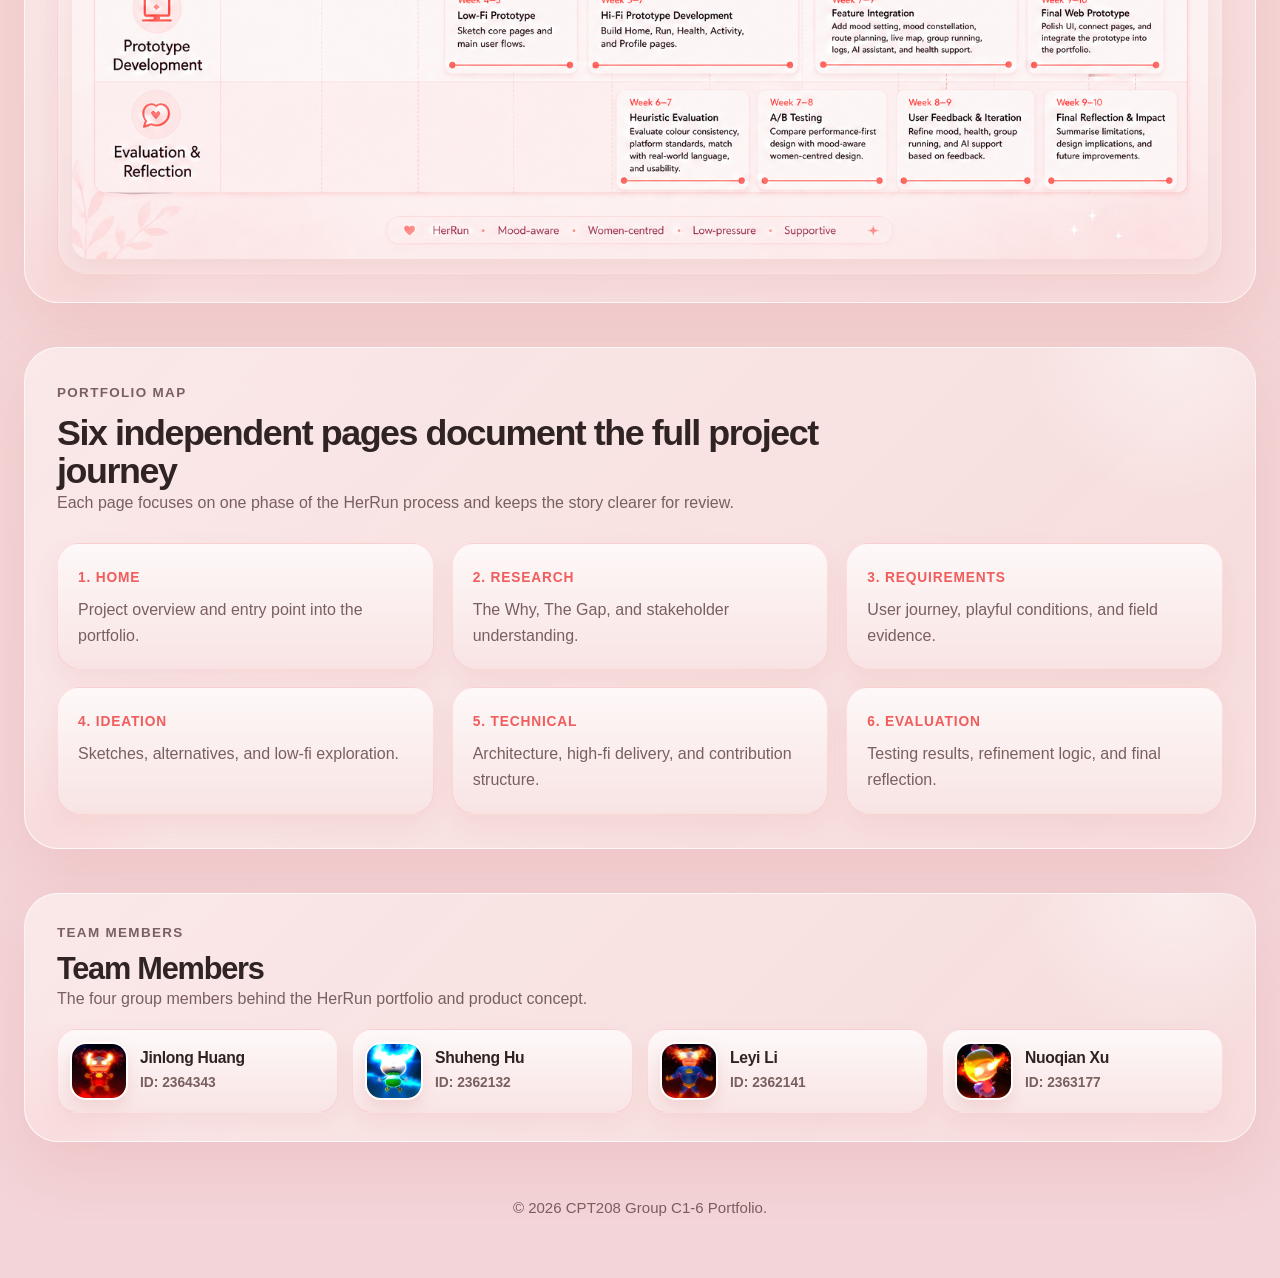
==== commit bdc2d020: "着重修改了Home与Motivation的部分。Home页面增加了process timeline，修改了文案排放顺序；Motivation部分新增了How research shaped HerRu" ====
--- a/index.html
+++ b/index.html
@@ -6,7 +6,7 @@
     <title>HerRun | Home</title>
     <script>
         try {
-            if (localStorage.getItem("herRunIntroShown") === "true") {
+            if (sessionStorage.getItem("herRunIntroShown") === "true") {
                 document.documentElement.classList.add("intro-seen");
             }
         } catch (error) {
@@ -71,11 +71,11 @@
         </nav>
 
         <main class="page-main">
-            <section class="hero-panel page-enter">
-                <div class="hero-grid">
+            <section class="hero-panel home-overview page-enter" aria-labelledby="overview-title">
+                <div class="overview-hero-grid">
                     <div class="hero-copy">
-                        <p class="eyebrow">Human-Centric Computing Group Portfolio</p>
-                        <h1>A modern running platform for connection, safety, and organization</h1>
+                        <p class="eyebrow">Overview</p>
+                        <h1 id="overview-title">A modern running platform for connection, safety, and organization</h1>
                         <p class="lead">
                             HerRun is a university HCI portfolio about designing a running experience that feels safer,
                             more welcoming, and more playful for student communities, especially women runners balancing
@@ -88,43 +88,93 @@
                         </div>
                     </div>
 
-                    <aside class="hero-card">
-                        <span class="pill-label">Portfolio Map</span>
-                        <h2>Six independent pages document the full project journey</h2>
-                        <div class="mini-grid">
-                            <article class="mini-card">
-                                <span class="mini-kicker">1. Home</span>
-                                <p>Project overview and entry point into the portfolio.</p>
-                            </article>
-                            <article class="mini-card">
-                                <span class="mini-kicker">2. Research</span>
-                                <p>The Why, The Gap, and stakeholder understanding.</p>
-                            </article>
-                            <article class="mini-card">
-                                <span class="mini-kicker">3. Requirements</span>
-                                <p>User journey, playful conditions, and field evidence.</p>
-                            </article>
-                            <article class="mini-card">
-                                <span class="mini-kicker">4. Ideation</span>
-                                <p>Sketches, alternatives, and low-fi exploration.</p>
-                            </article>
-                            <article class="mini-card">
-                                <span class="mini-kicker">5. Technical</span>
-                                <p>Architecture, high-fi delivery, and contribution structure.</p>
-                            </article>
-                            <article class="mini-card">
-                                <span class="mini-kicker">6. Evaluation</span>
-                                <p>Testing results, refinement logic, and final reflection.</p>
-                            </article>
-                        </div>
-                    </aside>
+                    <div class="overview-grid">
+                        <article class="feature-card">
+                            <span class="pill-label">Project Direction</span>
+                            <h3>Human-centered and community-driven</h3>
+                            <p>
+                                HerRun focuses on women runners, student wellbeing, group coordination, playful motivation,
+                                and a stronger sense of trust before and during participation.
+                            </p>
+                        </article>
+
+                        <article class="feature-card">
+                            <span class="pill-label">Portfolio Logic</span>
+                            <h3>From problem framing to reflection</h3>
+                            <p>
+                                Each page shows one major stage of the design process with meaningful placeholders so the site
+                                already feels complete and ready for later final project content.
+                            </p>
+                        </article>
+
+                        <article class="feature-card">
+                            <span class="pill-label">Visual Identity</span>
+                            <h3>Soft, editorial, and consistent</h3>
+                            <p>
+                                The portfolio keeps the HerRun pink/red palette, rounded card system, soft shadows, and
+                                polished feminine aesthetic across every page.
+                            </p>
+                        </article>
+                    </div>
                 </div>
             </section>
 
-            <section class="content-panel team-section page-enter">
+            <section class="content-panel timeline-section page-enter" aria-labelledby="timeline-title">
+                <div class="section-heading timeline-heading">
+                    <p class="section-tag">Project Timeline</p>
+                    <h2 id="timeline-title">Project Timeline</h2>
+                    <p>
+                        This timeline summarizes how HerRun developed from early research and requirement discovery to ideation,
+                        prototyping, evaluation, and final refinement.
+                    </p>
+                </div>
+
+                <div class="timeline-frame" aria-label="Scrollable HerRun project timeline">
+                    <button class="timeline-image-button" id="timelineImageButton" type="button" aria-label="Enlarge project timeline">
+                        <img class="timeline-image" src="images/timeline_3.0.png" alt="HerRun project timeline from research through final refinement">
+                    </button>
+                </div>
+            </section>
+
+            <section class="content-panel portfolio-map-section page-enter" aria-labelledby="portfolio-map-title">
+                <div class="section-heading">
+                    <p class="section-tag">Portfolio Map</p>
+                    <h2 id="portfolio-map-title">Six independent pages document the full project journey</h2>
+                    <p>Each page focuses on one phase of the HerRun process and keeps the story clearer for review.</p>
+                </div>
+
+                <div class="mini-grid portfolio-map-grid">
+                    <article class="mini-card">
+                        <span class="mini-kicker">1. Home</span>
+                        <p>Project overview and entry point into the portfolio.</p>
+                    </article>
+                    <article class="mini-card">
+                        <span class="mini-kicker">2. Research</span>
+                        <p>The Why, The Gap, and stakeholder understanding.</p>
+                    </article>
+                    <article class="mini-card">
+                        <span class="mini-kicker">3. Requirements</span>
+                        <p>User journey, playful conditions, and field evidence.</p>
+                    </article>
+                    <article class="mini-card">
+                        <span class="mini-kicker">4. Ideation</span>
+                        <p>Sketches, alternatives, and low-fi exploration.</p>
+                    </article>
+                    <article class="mini-card">
+                        <span class="mini-kicker">5. Technical</span>
+                        <p>Architecture, high-fi delivery, and contribution structure.</p>
+                    </article>
+                    <article class="mini-card">
+                        <span class="mini-kicker">6. Evaluation</span>
+                        <p>Testing results, refinement logic, and final reflection.</p>
+                    </article>
+                </div>
+            </section>
+
+            <section class="content-panel team-section page-enter" aria-labelledby="team-title">
                 <div class="section-heading team-heading">
-                    <p class="section-tag">Our Team</p>
-                    <h2>Meet the Team</h2>
+                    <p class="section-tag">Team Members</p>
+                    <h2 id="team-title">Team Members</h2>
                     <p>The four group members behind the HerRun portfolio and product concept.</p>
                 </div>
 
@@ -162,48 +212,20 @@
                     </article>
                 </div>
             </section>
-
-            <section class="content-panel page-enter">
-                <div class="section-heading">
-                    <p class="section-tag">Overview</p>
-                    <h2>What this portfolio is trying to show</h2>
-                    <p>
-                        This website is structured as a true multi-page portfolio so each major part of the project can
-                        stand on its own. Instead of forcing everything into one long scroll, each page focuses on one
-                        phase of the HerRun process and keeps the story clearer for review.
-                    </p>
-                </div>
-
-                <div class="overview-grid">
-                    <article class="feature-card">
-                        <span class="pill-label">Project Direction</span>
-                        <h3>Human-centered and community-driven</h3>
-                        <p>
-                            HerRun focuses on women runners, student wellbeing, group coordination, playful motivation,
-                            and a stronger sense of trust before and during participation.
-                        </p>
-                    </article>
-
-                    <article class="feature-card">
-                        <span class="pill-label">Portfolio Logic</span>
-                        <h3>From problem framing to reflection</h3>
-                        <p>
-                            Each page shows one major stage of the design process with meaningful placeholders so the site
-                            already feels complete and ready for later final project content.
-                        </p>
-                    </article>
-
-                    <article class="feature-card">
-                        <span class="pill-label">Visual Identity</span>
-                        <h3>Soft, editorial, and consistent</h3>
-                        <p>
-                            The portfolio keeps the HerRun pink/red palette, rounded card system, soft shadows, and
-                            polished feminine aesthetic across every page.
-                        </p>
-                    </article>
-                </div>
-            </section>
         </main>
+
+        <div class="timeline-lightbox" id="timelineLightbox" role="dialog" aria-modal="true" aria-labelledby="timelineLightboxTitle" hidden>
+            <button class="timeline-lightbox-backdrop" type="button" data-timeline-close aria-label="Close timeline enlargement"></button>
+            <div class="timeline-lightbox-panel">
+                <div class="timeline-lightbox-header">
+                    <h2 id="timelineLightboxTitle">Project Timeline</h2>
+                    <button class="timeline-lightbox-close" type="button" data-timeline-close aria-label="Close timeline enlargement">Close</button>
+                </div>
+                <div class="timeline-lightbox-scroll">
+                    <img src="images/timeline_3.0.png" alt="HerRun project timeline from research through final refinement">
+                </div>
+            </div>
+        </div>
 
         <footer class="footer">
             <p>© 2026 CPT208 Group C1-6 Portfolio.</p>
@@ -224,7 +246,7 @@
 
         const hasSeenIntro = (() => {
             try {
-                return localStorage.getItem(introStorageKey) === "true";
+                return sessionStorage.getItem(introStorageKey) === "true";
             } catch (error) {
                 return false;
             }
@@ -260,7 +282,7 @@
 
             introEnter.addEventListener("click", () => {
                 try {
-                    localStorage.setItem(introStorageKey, "true");
+                    sessionStorage.setItem(introStorageKey, "true");
                 } catch (error) {
                     // Storage can be unavailable in private or restricted browsing modes.
                 }
@@ -271,6 +293,52 @@
                 window.setTimeout(() => {
                     introScreen.setAttribute("hidden", "");
                 }, 760);
+            });
+        }
+
+        const timelineImageButton = document.getElementById("timelineImageButton");
+        const timelineLightbox = document.getElementById("timelineLightbox");
+        const timelineCloseButtons = document.querySelectorAll("[data-timeline-close]");
+        let timelineLastFocus = null;
+
+        const openTimelineLightbox = () => {
+            if (!timelineLightbox) {
+                return;
+            }
+
+            timelineLastFocus = document.activeElement;
+            timelineLightbox.removeAttribute("hidden");
+            document.body.classList.add("timeline-lightbox-open");
+
+            const closeButton = timelineLightbox.querySelector(".timeline-lightbox-close");
+            if (closeButton) {
+                closeButton.focus();
+            }
+        };
+
+        const closeTimelineLightbox = () => {
+            if (!timelineLightbox || timelineLightbox.hasAttribute("hidden")) {
+                return;
+            }
+
+            timelineLightbox.setAttribute("hidden", "");
+            document.body.classList.remove("timeline-lightbox-open");
+
+            if (timelineLastFocus && typeof timelineLastFocus.focus === "function") {
+                timelineLastFocus.focus();
+            }
+        };
+
+        if (timelineImageButton && timelineLightbox) {
+            timelineImageButton.addEventListener("click", openTimelineLightbox);
+            timelineCloseButtons.forEach((button) => {
+                button.addEventListener("click", closeTimelineLightbox);
+            });
+
+            document.addEventListener("keydown", (event) => {
+                if (event.key === "Escape") {
+                    closeTimelineLightbox();
+                }
             });
         }
     </script>
--- a/style.css
+++ b/style.css
@@ -42,6 +42,10 @@
     overflow: hidden;
 }
 
+body.timeline-lightbox-open {
+    overflow: hidden;
+}
+
 html.intro-seen .intro-screen {
     display: none;
 }
@@ -536,6 +540,13 @@
     align-items: center;
 }
 
+.overview-hero-grid {
+    position: relative;
+    z-index: 1;
+    display: grid;
+    gap: 32px;
+}
+
 .two-panel-grid,
 .split-grid {
     grid-template-columns: repeat(2, minmax(0, 1fr));
@@ -564,11 +575,15 @@
     font-size: clamp(2.2rem, 4.5vw, 4.7rem);
     line-height: 0.98;
     letter-spacing: -0.04em;
-    max-width: 11ch;
+}
+
+.hero-copy h1 {
+    max-width: min(100%, 760px);
 }
 
 .page-title {
-    max-width: 15ch;
+    max-width: min(100%, 980px);
+    line-height: 1.02;
 }
 
 .lead {
@@ -736,6 +751,42 @@
     letter-spacing: -0.03em;
 }
 
+.product-card-header {
+    display: inline-flex;
+    align-items: center;
+    justify-content: flex-start;
+    gap: 12px;
+    max-width: 100%;
+    margin-bottom: 14px;
+}
+
+.product-card-header h3 {
+    flex: 0 1 auto;
+    min-width: 0;
+    margin-top: 0;
+}
+
+.product-logo-frame {
+    flex: 0 0 auto;
+    display: grid;
+    place-items: center;
+    width: 62px;
+    height: 62px;
+    padding: 7px;
+    border-radius: 18px;
+    background:
+        linear-gradient(180deg, rgba(255, 255, 255, 0.86), rgba(255, 239, 239, 0.94)),
+        var(--surface-strong);
+    border: 1px solid rgba(244, 108, 108, 0.14);
+    box-shadow: 0 8px 18px rgba(210, 102, 102, 0.09);
+}
+
+.product-logo {
+    width: 100%;
+    height: 100%;
+    object-fit: contain;
+}
+
 .mini-card p,
 .feature-card p,
 .comparison-card p,
@@ -770,6 +821,166 @@
     font-size: clamp(2rem, 2.8vw, 3rem);
 }
 
+.home-overview .overview-grid {
+    grid-template-columns: repeat(3, minmax(0, 1fr));
+}
+
+.timeline-section {
+    padding-bottom: 28px;
+}
+
+.timeline-heading {
+    max-width: 940px;
+}
+
+.timeline-frame {
+    position: relative;
+    z-index: 1;
+    overflow-x: auto;
+    padding: 14px;
+    border-radius: 28px;
+    background:
+        linear-gradient(180deg, rgba(255, 251, 251, 0.94), rgba(248, 228, 228, 0.98)),
+        var(--surface);
+    border: 1px solid rgba(244, 108, 108, 0.18);
+    box-shadow: 0 16px 34px rgba(210, 102, 102, 0.10);
+    scrollbar-color: rgba(239, 93, 93, 0.42) rgba(255, 246, 246, 0.76);
+}
+
+.timeline-frame::-webkit-scrollbar,
+.timeline-lightbox-scroll::-webkit-scrollbar {
+    height: 10px;
+}
+
+.timeline-frame::-webkit-scrollbar-thumb,
+.timeline-lightbox-scroll::-webkit-scrollbar-thumb {
+    background: rgba(239, 93, 93, 0.38);
+    border-radius: 999px;
+}
+
+.timeline-frame::-webkit-scrollbar-track,
+.timeline-lightbox-scroll::-webkit-scrollbar-track {
+    background: rgba(255, 246, 246, 0.72);
+    border-radius: 999px;
+}
+
+.timeline-image-button {
+    display: block;
+    width: 100%;
+    padding: 0;
+    border: 0;
+    border-radius: 20px;
+    background: transparent;
+    cursor: zoom-in;
+}
+
+.timeline-image-button:focus-visible {
+    outline: 3px solid rgba(239, 93, 93, 0.42);
+    outline-offset: 4px;
+}
+
+.timeline-image {
+    width: 100%;
+    height: auto;
+    border-radius: 18px;
+    background: #ffffff;
+    box-shadow: 0 10px 28px rgba(210, 102, 102, 0.12);
+}
+
+.portfolio-map-grid {
+    position: relative;
+    z-index: 1;
+    grid-template-columns: repeat(3, minmax(0, 1fr));
+}
+
+.timeline-lightbox[hidden] {
+    display: none;
+}
+
+.timeline-lightbox {
+    position: fixed;
+    inset: 0;
+    z-index: 300;
+    display: grid;
+    place-items: center;
+    padding: 26px;
+}
+
+.timeline-lightbox-backdrop {
+    position: absolute;
+    inset: 0;
+    border: 0;
+    background: rgba(47, 35, 35, 0.54);
+    cursor: zoom-out;
+}
+
+.timeline-lightbox-panel {
+    position: relative;
+    z-index: 1;
+    display: flex;
+    flex-direction: column;
+    width: min(1340px, 96vw);
+    max-height: 92vh;
+    overflow: hidden;
+    border-radius: 30px;
+    background:
+        linear-gradient(180deg, rgba(255, 251, 251, 0.98), rgba(248, 228, 228, 0.98)),
+        var(--surface-strong);
+    border: 1px solid rgba(255, 255, 255, 0.76);
+    box-shadow: 0 28px 80px rgba(47, 35, 35, 0.28);
+}
+
+.timeline-lightbox-header {
+    display: flex;
+    align-items: center;
+    justify-content: space-between;
+    gap: 16px;
+    padding: 18px 20px;
+    border-bottom: 1px solid rgba(244, 108, 108, 0.16);
+}
+
+.timeline-lightbox-header h2 {
+    font-size: clamp(1.35rem, 2vw, 2rem);
+    line-height: 1.1;
+}
+
+.timeline-lightbox-close {
+    flex: 0 0 auto;
+    padding: 10px 16px;
+    border: 1px solid var(--line);
+    border-radius: 999px;
+    background: #fff8f8;
+    color: var(--primary-deep);
+    font: inherit;
+    font-weight: 800;
+    cursor: pointer;
+}
+
+.timeline-lightbox-close:hover {
+    background: var(--surface-soft);
+}
+
+.timeline-lightbox-close:focus-visible {
+    outline: 3px solid rgba(239, 93, 93, 0.42);
+    outline-offset: 3px;
+}
+
+.timeline-lightbox-scroll {
+    overflow: auto;
+    padding: 16px;
+    background: rgba(255, 246, 246, 0.72);
+}
+
+.timeline-lightbox-scroll img {
+    width: min(1280px, 100%);
+    min-width: 900px;
+    height: auto;
+    margin: 0 auto;
+    border-radius: 18px;
+    background: #ffffff;
+    box-shadow: 0 12px 34px rgba(210, 102, 102, 0.16);
+}
+
 .team-section {
     padding-top: 28px;
     padding-bottom: 28px;
@@ -873,6 +1084,374 @@
     line-height: 1.45;
 }
 
+.gap-to-design {
+    display: grid;
+    gap: 24px;
+    margin-top: 24px;
+    margin-bottom: 24px;
+    background:
+        radial-gradient(circle at 20% 24%, rgba(255, 255, 255, 0.68), transparent 28%),
+        linear-gradient(180deg, rgba(255, 251, 251, 0.90), rgba(248, 228, 228, 0.98)),
+        var(--surface);
+}
+
+.gap-transition-copy {
+    max-width: 860px;
+}
+
+.gap-transition-copy h2,
+.herrun-design-heading h2 {
+    font-size: clamp(1.7rem, 2.4vw, 2.45rem);
+    line-height: 1.06;
+}
+
+.gap-transition-copy p:not(.section-tag),
+.herrun-design-heading p,
+.insight-panel p {
+    color: var(--muted);
+}
+
+.gap-transition-copy p:not(.section-tag),
+.herrun-design-heading p {
+    margin-top: 10px;
+}
+
+.gap-design-slider {
+    display: grid;
+    gap: 12px;
+    align-self: center;
+    min-width: 320px;
+    padding: 16px 14px 14px;
+    border-radius: 24px;
+    background: rgba(255, 248, 248, 0.54);
+    border: 1px solid rgba(244, 108, 108, 0.12);
+    box-shadow: inset 0 1px 0 rgba(255, 255, 255, 0.78), 0 10px 24px rgba(210, 102, 102, 0.07);
+}
+
+.slider-instruction {
+    display: flex;
+    align-items: baseline;
+    justify-content: space-between;
+    gap: 14px;
+    color: var(--primary-deep);
+}
+
+.slider-instruction span {
+    font-size: 0.78rem;
+    font-weight: 800;
+    letter-spacing: 0.04em;
+    text-transform: uppercase;
+}
+
+.slider-instruction small {
+    color: var(--muted);
+    font-size: 0.78rem;
+    font-weight: 700;
+}
+
+.insight-track-shell {
+    padding: 14px 36px 16px 20px;
+}
+
+.insight-track {
+    position: relative;
+    height: 18px;
+    border-radius: 999px;
+    background:
+        linear-gradient(90deg, rgba(255, 255, 255, 0.82), rgba(255, 215, 215, 0.50)),
+        var(--surface-strong);
+    border: 1px solid rgba(244, 108, 108, 0.16);
+    box-shadow: inset 0 2px 6px rgba(210, 102, 102, 0.08), 0 10px 24px rgba(210, 102, 102, 0.09);
+    touch-action: none;
+}
+
+.insight-track::before {
+    content: "";
+    position: absolute;
+    inset: 4px 8px;
+    border-radius: 999px;
+    background:
+        linear-gradient(90deg, transparent 0%, rgba(255, 255, 255, 0.42) 24%, transparent 48%, rgba(255, 255, 255, 0.48) 68%, transparent 100%);
+    animation: insight-track-shimmer 3s ease-in-out infinite;
+    pointer-events: none;
+}
+
+.insight-fill {
+    position: absolute;
+    inset: 0 auto 0 0;
+    width: var(--progress-percent, 0%);
+    min-width: 0;
+    overflow: hidden;
+    border-radius: 999px;
+    background:
+        linear-gradient(90deg, rgba(255, 215, 215, 0.88), rgba(245, 109, 109, 0.84), rgba(239, 93, 93, 0.96));
+    box-shadow: 0 0 28px rgba(245, 109, 109, 0.26);
+    transition: width 0.24s cubic-bezier(0.22, 1, 0.36, 1), filter 0.24s ease;
+}
+
+.insight-fill::after {
+    content: "";
+    position: absolute;
+    inset: 4px 10px;
+    border-radius: 999px;
+    background: linear-gradient(90deg, transparent, rgba(255, 255, 255, 0.62), transparent);
+    animation: insight-fill-energy 1.9s ease-in-out infinite;
+}
+
+.insight-dot {
+    position: absolute;
+    top: 50%;
+    left: var(--dot-position);
+    z-index: 2;
+    display: grid;
+    place-items: center;
+    width: 18px;
+    height: 18px;
+    padding: 0;
+    border: 2px solid rgba(255, 255, 255, 0.94);
+    border-radius: 50%;
+    background: #ffffff;
+    color: var(--primary-deep);
+    font: inherit;
+    font-size: 0;
+    font-weight: 800;
+    box-shadow: 0 4px 14px rgba(210, 102, 102, 0.16);
+    cursor: pointer;
+    transform: translate(-50%, -50%);
+    transition: transform 0.2s ease, box-shadow 0.2s ease;
+}
+
+.insight-dot.is-active {
+    border-color: #ffffff;
+    transform: translate(-50%, -50%) scale(1.36);
+    box-shadow: 0 0 0 8px rgba(245, 109, 109, 0.15), 0 0 24px rgba(245, 109, 109, 0.30), 0 8px 18px rgba(210, 102, 102, 0.20);
+}
+
+.insight-dot:focus-visible {
+    outline: 3px solid rgba(239, 93, 93, 0.38);
+    outline-offset: 4px;
+}
+
+.insight-handle {
+    position: absolute;
+    top: 50%;
+    left: var(--progress-percent, 0%);
+    z-index: 3;
+    width: 58px;
+    height: 32px;
+    padding: 0;
+    border: 0;
+    border-radius: 999px;
+    background: transparent;
+    cursor: grab;
+    transform: translate(-50%, -50%);
+    touch-action: none;
+    transition: left 0.24s cubic-bezier(0.22, 1, 0.36, 1);
+}
+
+.insight-handle:active {
+    cursor: grabbing;
+}
+
+.insight-handle:focus-visible {
+    outline: 3px solid rgba(239, 93, 93, 0.42);
+    outline-offset: 6px;
+}
+
+.insight-handle-core {
+    position: absolute;
+    inset: 0;
+    border-radius: 999px;
+    background:
+        linear-gradient(135deg, rgba(255, 154, 154, 0.98), var(--primary-deep)),
+        var(--primary);
+    box-shadow: 0 10px 22px rgba(239, 93, 93, 0.24), 0 0 20px rgba(245, 109, 109, 0.22);
+    transition: transform 0.18s ease, box-shadow 0.18s ease, filter 0.18s ease;
+}
+
+.insight-handle-core::before {
+    content: "";
+    position: absolute;
+    inset: 8px 24px 8px 12px;
+    border-radius: 999px;
+    background: rgba(255, 255, 255, 0.56);
+}
+
+.insight-handle-core::after {
+    content: "";
+    position: absolute;
+    top: 50%;
+    right: 12px;
+    width: 11px;
+    height: 11px;
+    border-top: 2px solid #ffffff;
+    border-right: 2px solid #ffffff;
+    transform: translateY(-50%) rotate(45deg);
+}
+
+.gap-design-slider.is-dragging .insight-fill,
+.gap-design-slider.is-dragging .insight-handle {
+    transition: none;
+}
+
+.gap-design-slider.is-dragging .insight-handle-core {
+    filter: brightness(1.06);
+    transform: scale(1.04);
+    box-shadow: 0 12px 24px rgba(239, 93, 93, 0.30), 0 0 26px rgba(245, 109, 109, 0.30);
+}
+
+.gap-design-slider.is-confirming .insight-fill {
+    filter: brightness(1.13) saturate(1.06);
+}
+
+.gap-design-slider.is-confirming .insight-handle-core {
+    animation: insight-handle-arrive 0.34s ease;
+}
+
+.herrun-design-card {
+    scroll-margin-top: 120px;
+    padding: 28px;
+    border-radius: 28px;
+    background:
+        linear-gradient(135deg, rgba(255, 246, 246, 0.98), rgba(255, 215, 215, 0.72)),
+        var(--surface-strong);
+    border: 1px solid rgba(244, 108, 108, 0.18);
+    box-shadow: 0 18px 42px rgba(210, 102, 102, 0.13);
+}
+
+.herrun-design-heading {
+    display: grid;
+    grid-template-columns: minmax(0, 1fr) minmax(320px, 0.72fr);
+    gap: 24px;
+    align-items: center;
+    margin-bottom: 22px;
+}
+
+.herrun-design-heading-copy {
+    max-width: 760px;
+}
+
+.insight-output {
+    display: grid;
+    gap: 14px;
+}
+
+.insight-panel {
+    position: relative;
+    min-height: 100%;
+    padding: 22px 22px 22px 84px;
+    border-radius: 22px;
+    background: rgba(255, 255, 255, 0.62);
+    border: 1px solid rgba(244, 108, 108, 0.14);
+    box-shadow: 0 10px 22px rgba(210, 102, 102, 0.08);
+}
+
+.gap-to-design.is-enhanced .insight-output {
+    position: relative;
+    display: block;
+    min-height: 230px;
+}
+
+.gap-to-design.is-enhanced .insight-panel {
+    position: absolute;
+    inset: 0;
+    display: flex;
+    flex-direction: column;
+    justify-content: center;
+    min-height: 230px;
+    opacity: var(--panel-opacity, 0);
+    pointer-events: none;
+    transform: translateY(var(--panel-shift, 12px));
+    transition: opacity 0.18s ease, transform 0.18s ease;
+}
+
+.gap-to-design.is-enhanced .insight-panel.is-readable {
+    animation: insight-panel-arrive 0.28s ease;
+}
+
+.gap-to-design.is-enhanced .insight-panel.is-readable {
+    pointer-events: auto;
+}
+
+.insight-panel span {
+    position: absolute;
+    top: 22px;
+    left: 22px;
+    display: grid;
+    place-items: center;
+    width: 42px;
+    height: 42px;
+    border-radius: 15px;
+    background: linear-gradient(135deg, var(--primary), var(--primary-deep));
+    color: #ffffff;
+    font-size: 0.82rem;
+    font-weight: 800;
+    box-shadow: 0 10px 18px rgba(239, 93, 93, 0.18);
+}
+
+.insight-hint-panel span {
+    background: rgba(255, 215, 215, 0.94);
+    color: var(--primary-deep);
+}
+
+.insight-panel h3 {
+    font-size: clamp(1.35rem, 2vw, 2rem);
+    line-height: 1.12;
+}
+
+.insight-panel p {
+    margin-top: 10px;
+}
+
+@keyframes insight-track-shimmer {
+    0% {
+        transform: translateX(-22%);
+        opacity: 0.30;
+    }
+    50% {
+        opacity: 0.82;
+    }
+    100% {
+        transform: translateX(22%);
+        opacity: 0.30;
+    }
+}
+
+@keyframes insight-fill-energy {
+    0% {
+        transform: translateX(-80%);
+        opacity: 0.22;
+    }
+    50% {
+        opacity: 0.78;
+    }
+    100% {
+        transform: translateX(80%);
+        opacity: 0.22;
+    }
+}
+
+@keyframes insight-handle-arrive {
+    0% {
+        transform: scale(1);
+    }
+    46% {
+        transform: scale(1.09);
+    }
+    100% {
+        transform: scale(1);
+    }
+}
+
+@keyframes insight-panel-arrive {
+    0% {
+        transform: translateY(10px) scale(0.992);
+    }
+    100% {
+        transform: translateY(var(--panel-shift, 0)) scale(1);
+    }
+}
+
 .column-block {
     display: grid;
     gap: 16px;
@@ -1118,6 +1697,14 @@
         grid-template-columns: 1fr;
     }
 
+    .home-overview .overview-grid {
+        grid-template-columns: 1fr;
+    }
+
+    .portfolio-map-grid {
+        grid-template-columns: repeat(2, minmax(0, 1fr));
+    }
+
     .team-grid {
         grid-template-columns: repeat(2, minmax(0, 1fr));
     }
@@ -1212,6 +1799,17 @@
         padding: 18px 14px;
     }
 
+    .product-card-header {
+        gap: 12px;
+        margin-bottom: 12px;
+    }
+
+    .product-logo-frame {
+        width: 54px;
+        height: 54px;
+        border-radius: 16px;
+    }
+
     .journey-frame,
     .persona-image-wrap {
         margin-inline: -6px;
@@ -1222,6 +1820,48 @@
         padding: 8px;
     }
 
+    .timeline-frame {
+        margin-inline: -6px;
+        padding: 8px;
+        border-radius: 18px;
+    }
+
+    .timeline-image-button {
+        min-width: 780px;
+        border-radius: 14px;
+    }
+
+    .timeline-image {
+        border-radius: 12px;
+    }
+
+    .portfolio-map-grid {
+        grid-template-columns: 1fr;
+    }
+
+    .timeline-lightbox {
+        padding: 12px;
+    }
+
+    .timeline-lightbox-panel {
+        width: 100%;
+        max-height: 90vh;
+        border-radius: 22px;
+    }
+
+    .timeline-lightbox-header {
+        padding: 14px;
+    }
+
+    .timeline-lightbox-scroll {
+        padding: 10px;
+    }
+
+    .timeline-lightbox-scroll img {
+        min-width: 820px;
+        border-radius: 12px;
+    }
+
     .journey-frame img,
     .persona-image-wrap img {
         width: 100%;
@@ -1233,10 +1873,59 @@
         font-size: 0.92rem;
     }
 
+    .gap-to-design {
+        margin-top: 18px;
+        margin-bottom: 18px;
+    }
+
+    .gap-design-slider {
+        min-width: 0;
+        padding: 14px 10px;
+        border-radius: 20px;
+    }
+
+    .herrun-design-heading {
+        grid-template-columns: 1fr;
+        gap: 18px;
+    }
+
+    .slider-instruction {
+        align-items: flex-start;
+        flex-direction: column;
+        gap: 2px;
+    }
+
+    .insight-track-shell {
+        padding: 18px 34px 20px 16px;
+    }
+
+    .insight-handle {
+        width: 62px;
+        height: 36px;
+    }
+
+    .herrun-design-card {
+        padding: 20px 14px;
+        border-radius: 22px;
+    }
+
+    .gap-to-design.is-enhanced .insight-output,
+    .gap-to-design.is-enhanced .insight-panel {
+        min-height: 390px;
+    }
+
+    .insight-panel {
+        padding: 74px 16px 18px;
+    }
+
+    .insight-panel span {
+        top: 18px;
+        left: 16px;
+    }
+
     .hero-copy h1,
     .page-title {
         font-size: 2.65rem;
-        max-width: 11ch;
     }
 
     .lead {
@@ -1398,6 +2087,29 @@
         padding: 6px;
     }
 
+    .timeline-frame {
+        margin-inline: -4px;
+        padding: 6px;
+        border-radius: 14px;
+    }
+
+    .timeline-image-button {
+        min-width: 720px;
+    }
+
+    .timeline-lightbox-close {
+        padding: 9px 12px;
+    }
+
+    .timeline-lightbox-scroll img {
+        min-width: 760px;
+    }
+
+    .gap-to-design.is-enhanced .insight-output,
+    .gap-to-design.is-enhanced .insight-panel {
+        min-height: 440px;
+    }
+
     .sketch-row-group {
         grid-template-columns: 1fr;
         gap: 14px;
@@ -1411,6 +2123,10 @@
 
 @media (prefers-reduced-motion: reduce) {
     .intro-ripple,
+    .insight-track::before,
+    .insight-fill::after,
+    .gap-design-slider.is-confirming .insight-handle-core,
+    .gap-to-design.is-enhanced .insight-panel.is-readable,
     .intro-screen.is-step-3 .route-path,
     .intro-screen.is-step-3 .route-highlight,
     .intro-screen.is-step-3 .route-end-dot,
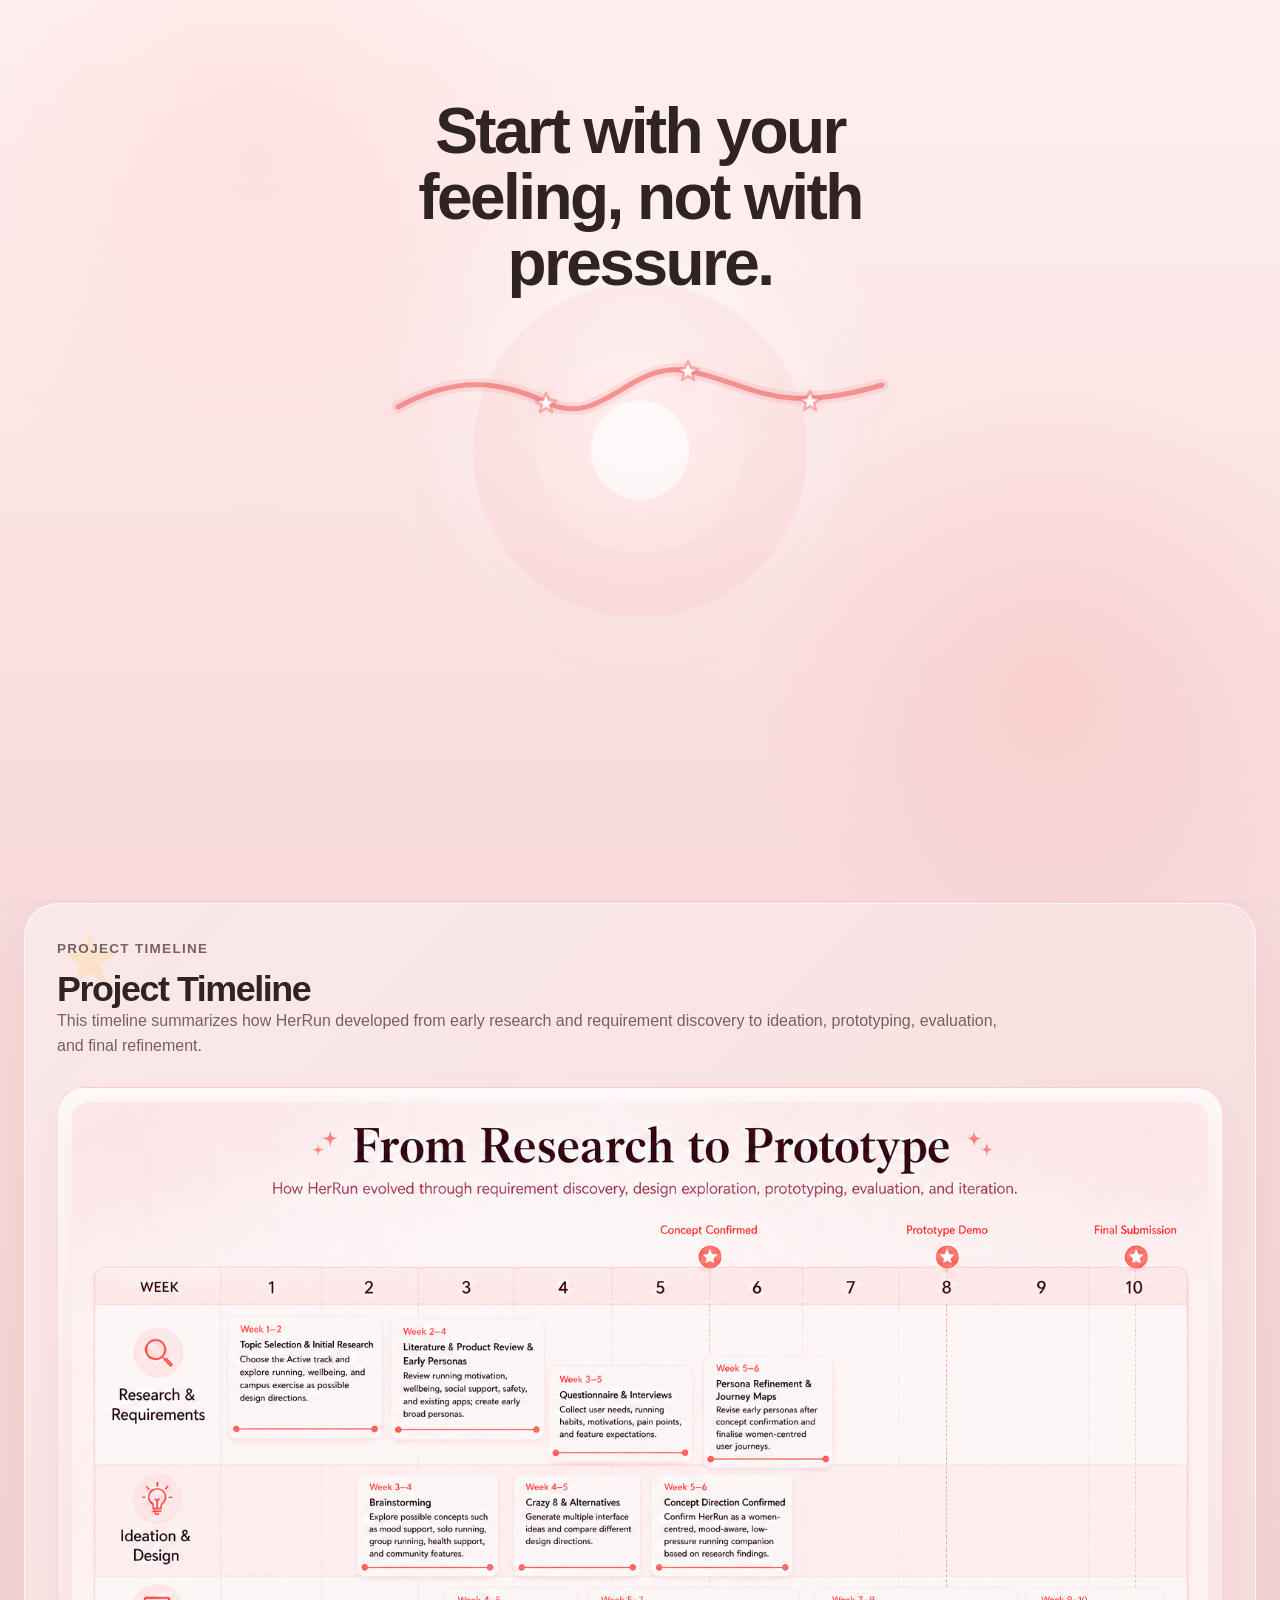
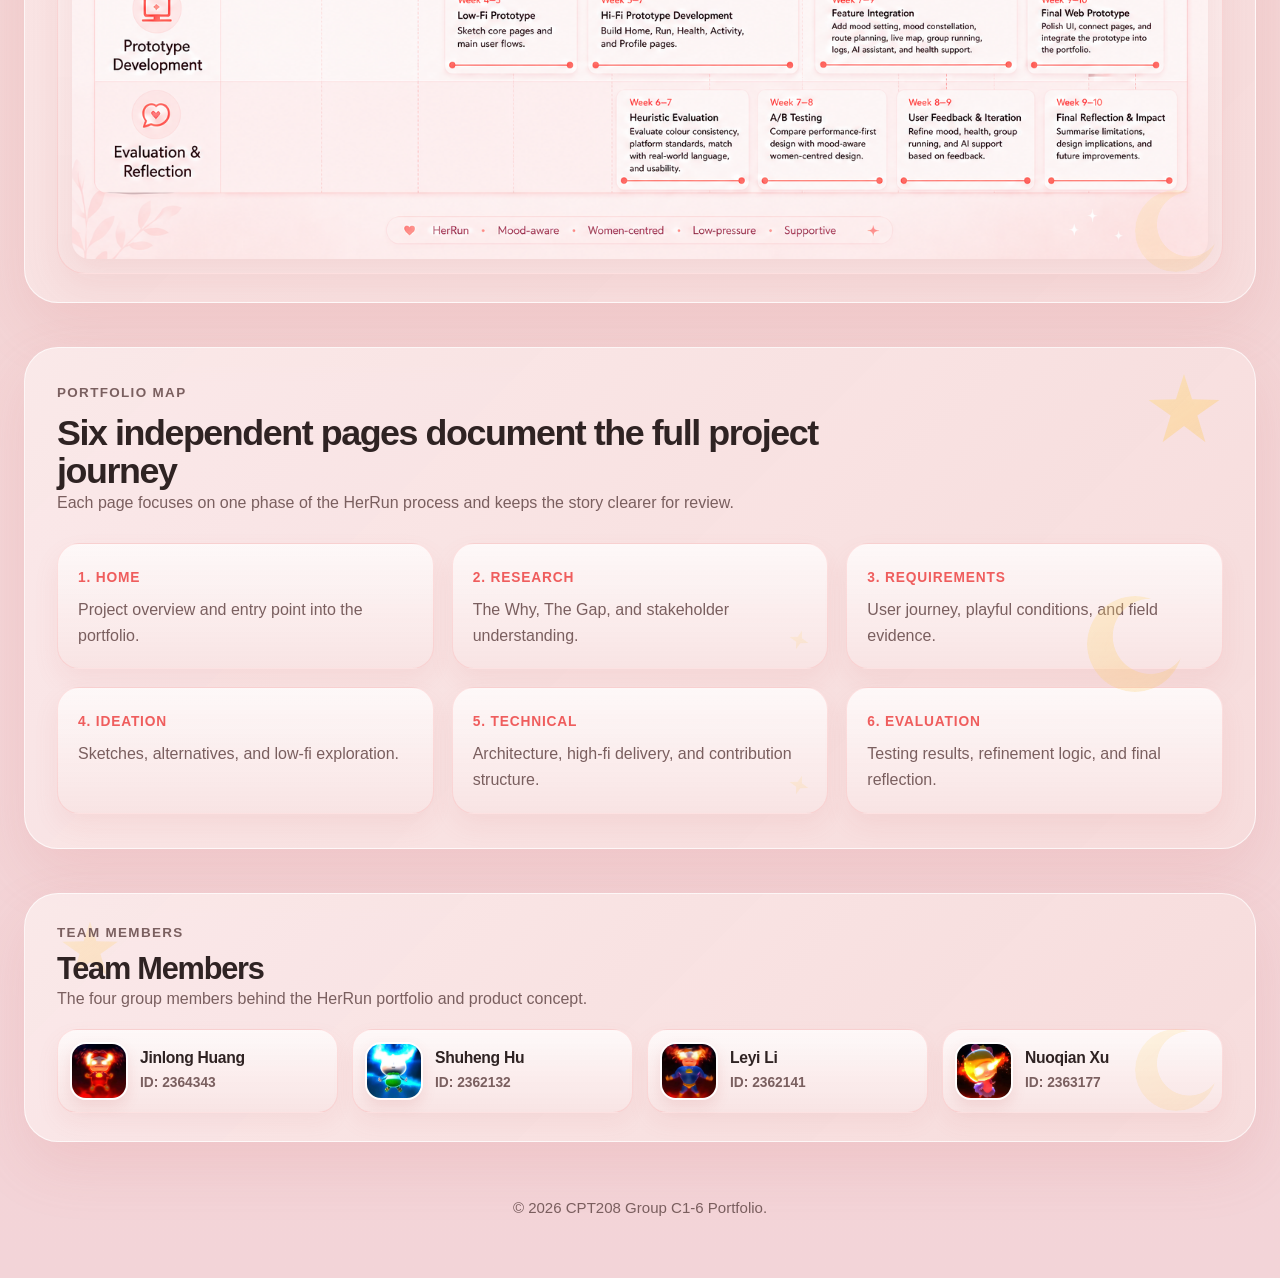
==== commit 746b3de1: "增加了景深感的图案，使得层次更加丰富" ====
--- a/index.html
+++ b/index.html
@@ -16,6 +16,31 @@
     <link rel="stylesheet" href="style.css">
 </head>
 <body>
+    <div class="ambient-scene" aria-hidden="true">
+        <span class="ambient-glow glow-a"></span>
+        <span class="ambient-glow glow-b"></span>
+        <span class="ambient-glow glow-c"></span>
+        <span class="ambient-route route-a"></span>
+        <span class="ambient-route route-b"></span>
+        <span class="ambient-route route-c"></span>
+        <span class="ambient-shape ambient-star star-a"></span>
+        <span class="ambient-shape ambient-star star-b"></span>
+        <span class="ambient-shape ambient-star star-c"></span>
+        <span class="ambient-shape ambient-star star-d"></span>
+        <span class="ambient-shape ambient-star star-e"></span>
+        <span class="ambient-shape ambient-moon moon-a"></span>
+        <span class="ambient-shape ambient-moon moon-b"></span>
+        <span class="ambient-shape ambient-moon moon-c"></span>
+        <span class="ambient-shape ambient-sparkle sparkle-a"></span>
+        <span class="ambient-shape ambient-sparkle sparkle-b"></span>
+        <span class="ambient-shape ambient-sparkle sparkle-c"></span>
+        <span class="ambient-shape ambient-sparkle sparkle-d"></span>
+        <span class="ambient-shape ambient-sparkle sparkle-e"></span>
+        <span class="ambient-dot dot-a"></span>
+        <span class="ambient-dot dot-b"></span>
+        <span class="ambient-dot dot-c"></span>
+        <span class="ambient-dot dot-d"></span>
+    </div>
     <section class="intro-screen" id="introScreen" aria-label="HerRun opening introduction">
         <div class="intro-ripple" aria-hidden="true"></div>
 
--- a/style.css
+++ b/style.css
@@ -36,6 +36,9 @@
     color: var(--text);
     line-height: 1.6;
     min-height: 100vh;
+    overflow-x: hidden;
+    position: relative;
+    isolation: isolate;
 }
 
 body.intro-active {
@@ -58,6 +61,569 @@
 img {
     max-width: 100%;
     display: block;
+}
+
+.ambient-scene {
+    position: fixed;
+    inset: 0;
+    z-index: 0;
+    overflow: hidden;
+    pointer-events: none;
+    perspective: 900px;
+}
+
+.ambient-scene::before {
+    content: "";
+    position: absolute;
+    inset: -16%;
+    background:
+        radial-gradient(ellipse at 12% 22%, rgba(255, 224, 138, 0.18), transparent 32%),
+        radial-gradient(ellipse at 86% 18%, rgba(255, 209, 102, 0.16), transparent 30%),
+        radial-gradient(ellipse at 76% 82%, rgba(245, 109, 109, 0.13), transparent 34%);
+    filter: blur(10px);
+    opacity: 0.82;
+    transform: translateZ(-220px) scale(1.18);
+    animation: far-glow-breathe 42s ease-in-out infinite;
+}
+
+.ambient-scene::after {
+    content: "";
+    position: absolute;
+    inset: 0;
+    background:
+        linear-gradient(115deg, transparent 0 20%, rgba(255, 209, 102, 0.10) 32%, transparent 47% 100%),
+        linear-gradient(68deg, transparent 0 55%, rgba(249, 199, 79, 0.08) 70%, transparent 84% 100%);
+    opacity: 0.72;
+    transform: translateZ(-120px);
+}
+
+.ambient-glow,
+.ambient-shape,
+.ambient-dot,
+.ambient-route {
+    position: absolute;
+    display: block;
+    pointer-events: none;
+    will-change: transform;
+}
+
+.ambient-glow {
+    --x: 0;
+    --y: 0;
+    --w: 360px;
+    --h: 190px;
+    --opacity: 0.42;
+    --rotate: 0deg;
+    width: var(--w);
+    height: var(--h);
+    left: var(--x);
+    top: var(--y);
+    border-radius: 48% 52% 44% 56%;
+    background:
+        radial-gradient(ellipse at 38% 34%, rgba(255, 224, 138, 0.42), transparent 44%),
+        radial-gradient(ellipse at 72% 66%, rgba(245, 109, 109, 0.12), transparent 48%);
+    border: 1px solid rgba(255, 209, 102, 0.12);
+    filter: blur(12px);
+    opacity: var(--opacity);
+    transform: translateZ(-210px) rotate(var(--rotate));
+    animation: far-drift var(--duration, 34s) ease-in-out infinite;
+    animation-delay: var(--delay, 0s);
+}
+
+.glow-a {
+    --x: -120px;
+    --y: 19vh;
+    --w: 420px;
+    --h: 190px;
+    --opacity: 0.48;
+    --rotate: -12deg;
+    --duration: 38s;
+}
+
+.glow-b {
+    --x: calc(100% - 310px);
+    --y: 9vh;
+    --w: 370px;
+    --h: 180px;
+    --opacity: 0.34;
+    --rotate: 10deg;
+    --duration: 44s;
+    --delay: -16s;
+}
+
+.glow-c {
+    --x: 58%;
+    --y: 74vh;
+    --w: 460px;
+    --h: 210px;
+    --opacity: 0.30;
+    --rotate: 18deg;
+    --duration: 48s;
+    --delay: -24s;
+}
+
+.ambient-shape {
+    --x: 50%;
+    --y: 50vh;
+    --size: 22px;
+    --opacity: 0.66;
+    --rotate: 0deg;
+    --z: 0px;
+    --drift-x: 16px;
+    --drift-y: -24px;
+    --drift-back-x: -12px;
+    --drift-back-y: -8px;
+    --twinkle-low: 0.34;
+    width: var(--size);
+    aspect-ratio: 1;
+    left: var(--x);
+    top: var(--y);
+    opacity: var(--opacity);
+    transform: translate3d(0, 0, var(--z)) rotate(var(--rotate));
+    animation: var(--motion, float-up-soft) var(--duration, 22s) ease-in-out infinite;
+    animation-delay: var(--delay, 0s);
+    animation-direction: var(--direction, normal);
+}
+
+.ambient-star {
+    background: linear-gradient(145deg, #ffe08a 0%, #ffd166 48%, #f9c74f 100%);
+    clip-path: polygon(50% 0%, 61% 34%, 98% 35%, 68% 56%, 79% 92%, 50% 70%, 21% 92%, 32% 56%, 2% 35%, 39% 34%);
+    filter:
+        drop-shadow(0 0 8px rgba(255, 209, 102, 0.55))
+        drop-shadow(0 6px 12px rgba(239, 93, 93, 0.08));
+}
+
+.ambient-moon {
+    border-radius: 50%;
+    background: linear-gradient(135deg, #ffe08a 0%, #ffd166 58%, #f9c74f 100%);
+    filter:
+        drop-shadow(0 0 11px rgba(255, 209, 102, 0.52))
+        drop-shadow(0 8px 16px rgba(239, 93, 93, 0.10));
+    -webkit-mask: radial-gradient(circle at 66% 42%, transparent 0 44%, #000 45%);
+    mask: radial-gradient(circle at 66% 42%, transparent 0 44%, #000 45%);
+}
+
+.ambient-sparkle {
+    background: linear-gradient(145deg, #fff2ad 0%, #ffd166 54%, #f9c74f 100%);
+    clip-path: polygon(50% 0%, 61% 37%, 100% 50%, 61% 63%, 50% 100%, 39% 63%, 0% 50%, 39% 37%);
+    filter: drop-shadow(0 0 10px rgba(255, 209, 102, 0.58));
+    animation-name: sparkle-twinkle;
+}
+
+.ambient-dot {
+    --x: 50%;
+    --y: 50vh;
+    --size: 7px;
+    --opacity: 0.38;
+    --z: -40px;
+    width: var(--size);
+    aspect-ratio: 1;
+    left: var(--x);
+    top: var(--y);
+    background: rgba(255, 224, 138, 0.72);
+    clip-path: polygon(50% 0%, 61% 37%, 100% 50%, 61% 63%, 50% 100%, 39% 63%, 0% 50%, 39% 37%);
+    filter: drop-shadow(0 0 7px rgba(255, 209, 102, 0.24));
+    opacity: var(--opacity);
+    animation: dot-drift var(--duration, 26s) ease-in-out infinite;
+    animation-delay: var(--delay, 0s);
+}
+
+.star-a {
+    --x: 7%;
+    --y: 31vh;
+    --size: 34px;
+    --opacity: 0.72;
+    --rotate: -13deg;
+    --z: 24px;
+    --drift-x: 22px;
+    --drift-y: -34px;
+    --duration: 26s;
+    --delay: -4s;
+    --motion: float-up-soft;
+}
+
+.star-b {
+    --x: 84%;
+    --y: 18vh;
+    --size: 24px;
+    --opacity: 0.60;
+    --rotate: 18deg;
+    --z: -18px;
+    --drift-x: -18px;
+    --drift-y: -22px;
+    --duration: 31s;
+    --delay: -13s;
+    --motion: drift-left-right;
+}
+
+.star-c {
+    --x: 74%;
+    --y: 80vh;
+    --size: 28px;
+    --opacity: 0.52;
+    --rotate: 9deg;
+    --z: -42px;
+    --drift-x: 20px;
+    --drift-y: -28px;
+    --duration: 36s;
+    --delay: -19s;
+    --motion: slow-rotate-subtle;
+}
+
+.star-d {
+    --x: 23%;
+    --y: 84vh;
+    --size: 18px;
+    --opacity: 0.58;
+    --rotate: -26deg;
+    --z: 34px;
+    --drift-x: -12px;
+    --drift-y: -26px;
+    --duration: 24s;
+    --delay: -10s;
+    --motion: float-up-soft;
+}
+
+.star-e {
+    --x: 53%;
+    --y: 14vh;
+    --size: 16px;
+    --opacity: 0.42;
+    --rotate: 33deg;
+    --z: -68px;
+    --drift-x: 12px;
+    --drift-y: -18px;
+    --duration: 39s;
+    --delay: -22s;
+    --motion: drift-left-right;
+}
+
+.moon-a {
+    --x: 13%;
+    --y: 69vh;
+    --size: 46px;
+    --opacity: 0.62;
+    --rotate: -16deg;
+    --z: 18px;
+    --drift-x: 18px;
+    --drift-y: -20px;
+    --duration: 34s;
+    --delay: -8s;
+    --motion: moon-sway;
+}
+
+.moon-b {
+    --x: 89%;
+    --y: 47vh;
+    --size: 36px;
+    --opacity: 0.54;
+    --rotate: 20deg;
+    --z: -28px;
+    --drift-x: -22px;
+    --drift-y: -26px;
+    --duration: 38s;
+    --delay: -18s;
+    --motion: moon-sway;
+    --direction: reverse;
+}
+
+.moon-c {
+    --x: 39%;
+    --y: 94vh;
+    --size: 29px;
+    --opacity: 0.42;
+    --rotate: 42deg;
+    --z: -76px;
+    --drift-x: 14px;
+    --drift-y: -18px;
+    --duration: 43s;
+    --delay: -28s;
+    --motion: drift-left-right;
+}
+
+.sparkle-a {
+    --x: 31%;
+    --y: 18vh;
+    --size: 15px;
+    --opacity: 0.70;
+    --twinkle-low: 0.42;
+    --rotate: 14deg;
+    --z: 52px;
+    --duration: 17s;
+    --delay: -3s;
+}
+
+.sparkle-b {
+    --x: 64%;
+    --y: 34vh;
+    --size: 10px;
+    --opacity: 0.50;
+    --twinkle-low: 0.26;
+    --rotate: -8deg;
+    --z: -26px;
+    --duration: 21s;
+    --delay: -12s;
+}
+
+.sparkle-c {
+    --x: 46%;
+    --y: 88vh;
+    --size: 12px;
+    --opacity: 0.55;
+    --twinkle-low: 0.30;
+    --rotate: 28deg;
+    --z: 20px;
+    --duration: 24s;
+    --delay: -16s;
+}
+
+.sparkle-d {
+    --x: 91%;
+    --y: 76vh;
+    --size: 18px;
+    --opacity: 0.48;
+    --twinkle-low: 0.25;
+    --rotate: 7deg;
+    --z: 42px;
+    --duration: 19s;
+    --delay: -7s;
+}
+
+.sparkle-e {
+    --x: 17%;
+    --y: 48vh;
+    --size: 9px;
+    --opacity: 0.38;
+    --twinkle-low: 0.20;
+    --rotate: 39deg;
+    --z: -58px;
+    --duration: 28s;
+    --delay: -20s;
+}
+
+.dot-a {
+    --x: 9%;
+    --y: 54vh;
+    --size: 4px;
+    --opacity: 0.34;
+    --duration: 30s;
+    --delay: -9s;
+}
+
+.dot-b {
+    --x: 36%;
+    --y: 28vh;
+    --size: 3px;
+    --opacity: 0.28;
+    --duration: 27s;
+    --delay: -14s;
+}
+
+.dot-c {
+    --x: 69%;
+    --y: 60vh;
+    --size: 5px;
+    --opacity: 0.30;
+    --duration: 36s;
+    --delay: -18s;
+}
+
+.dot-d {
+    --x: 82%;
+    --y: 89vh;
+    --size: 3px;
+    --opacity: 0.26;
+    --duration: 42s;
+    --delay: -30s;
+}
+
+.ambient-route {
+    --x: 4%;
+    --y: 57vh;
+    --w: 230px;
+    --h: 62px;
+    --opacity: 0.27;
+    --rotate: -8deg;
+    width: var(--w);
+    height: var(--h);
+    left: var(--x);
+    top: var(--y);
+    opacity: var(--opacity);
+    border-top: 2px solid rgba(249, 199, 79, 0.48);
+    border-radius: 58% 42% 0 0;
+    filter: drop-shadow(0 0 10px rgba(255, 209, 102, 0.24));
+    transform: translateZ(-30px) rotate(var(--rotate));
+    animation: route-drift var(--duration, 30s) ease-in-out infinite;
+    animation-delay: var(--delay, 0s);
+}
+
+.ambient-route::before,
+.ambient-route::after {
+    content: "";
+    position: absolute;
+    top: -5px;
+    width: 9px;
+    aspect-ratio: 1;
+    background: rgba(255, 224, 138, 0.62);
+    clip-path: polygon(50% 0%, 61% 37%, 100% 50%, 61% 63%, 50% 100%, 39% 63%, 0% 50%, 39% 37%);
+    filter: drop-shadow(0 0 8px rgba(255, 209, 102, 0.30));
+}
+
+.ambient-route::before {
+    left: 22%;
+}
+
+.ambient-route::after {
+    right: 15%;
+}
+
+.route-a {
+    --x: 4%;
+    --y: 56vh;
+    --w: 230px;
+    --h: 62px;
+    --opacity: 0.28;
+    --rotate: -9deg;
+    --duration: 32s;
+}
+
+.route-b {
+    --x: 75%;
+    --y: 29vh;
+    --w: 180px;
+    --h: 48px;
+    --opacity: 0.22;
+    --rotate: 12deg;
+    --duration: 38s;
+    --delay: -15s;
+}
+
+.route-c {
+    --x: 47%;
+    --y: 72vh;
+    --w: 160px;
+    --h: 42px;
+    --opacity: 0.17;
+    --rotate: -18deg;
+    --duration: 46s;
+    --delay: -26s;
+}
+
+@keyframes float-up-soft {
+    0%,
+    100% {
+        transform: translate3d(0, 0, var(--z)) rotate(var(--rotate));
+    }
+    48% {
+        transform: translate3d(var(--drift-x), var(--drift-y), calc(var(--z) + 28px)) rotate(calc(var(--rotate) + 8deg));
+    }
+}
+
+@keyframes drift-left-right {
+    0%,
+    100% {
+        transform: translate3d(0, 0, var(--z)) rotate(var(--rotate));
+    }
+    34% {
+        transform: translate3d(var(--drift-back-x), var(--drift-back-y), calc(var(--z) + 18px)) rotate(calc(var(--rotate) - 5deg));
+    }
+    68% {
+        transform: translate3d(var(--drift-x), var(--drift-y), calc(var(--z) + 36px)) rotate(calc(var(--rotate) + 7deg));
+    }
+}
+
+@keyframes moon-sway {
+    0%,
+    100% {
+        transform: translate3d(0, 0, var(--z)) rotate(var(--rotate));
+    }
+    50% {
+        transform: translate3d(var(--drift-x), var(--drift-y), calc(var(--z) + 24px)) rotate(calc(var(--rotate) - 10deg));
+    }
+}
+
+@keyframes sparkle-twinkle {
+    0%,
+    100% {
+        transform: translate3d(0, 0, var(--z)) scale(0.92) rotate(var(--rotate));
+        opacity: var(--twinkle-low);
+    }
+    46% {
+        transform: translate3d(8px, -15px, calc(var(--z) + 46px)) scale(1.18) rotate(calc(var(--rotate) + 18deg));
+        opacity: var(--opacity);
+    }
+}
+
+@keyframes slow-rotate-subtle {
+    0%,
+    100% {
+        transform: translate3d(0, 0, var(--z)) rotate(var(--rotate));
+    }
+    50% {
+        transform: translate3d(var(--drift-x), var(--drift-y), calc(var(--z) + 18px)) rotate(calc(var(--rotate) + 16deg));
+    }
+}
+
+@keyframes dot-drift {
+    0%,
+    100% {
+        transform: translate3d(0, 0, var(--z));
+        opacity: 0.18;
+    }
+    50% {
+        transform: translate3d(12px, -18px, calc(var(--z) + 18px));
+        opacity: var(--opacity);
+    }
+}
+
+@keyframes far-drift {
+    0%,
+    100% {
+        transform: translate3d(0, 0, -210px) rotate(var(--rotate));
+    }
+    50% {
+        transform: translate3d(26px, -20px, -170px) rotate(calc(var(--rotate) + 5deg));
+    }
+}
+
+@keyframes far-glow-breathe {
+    0%,
+    100% {
+        transform: translateZ(-220px) scale(1.18);
+    }
+    50% {
+        transform: translateZ(-180px) scale(1.24);
+    }
+}
+
+@keyframes route-drift {
+    0%,
+    100% {
+        transform: translate3d(0, 0, -30px) rotate(var(--rotate));
+    }
+    50% {
+        transform: translate3d(18px, -16px, 12px) rotate(calc(var(--rotate) + 4deg));
+    }
+}
+
+@keyframes ambient-panel-drift {
+    0%,
+    100% {
+        transform: translate3d(0, 0, 0) rotate(var(--panel-rotate, 0deg));
+    }
+    50% {
+        transform: translate3d(14px, -12px, 0) rotate(calc(var(--panel-rotate, 0deg) + 4deg));
+    }
+}
+
+@keyframes card-accent-float {
+    0%,
+    100% {
+        transform: translate3d(0, 0, 0) rotate(var(--card-accent-rotate, 0deg));
+    }
+    50% {
+        transform: translate3d(8px, -9px, 0) rotate(calc(var(--card-accent-rotate, 0deg) + 6deg));
+    }
 }
 
 .intro-screen {
@@ -379,6 +945,8 @@
 }
 
 .page-shell {
+    position: relative;
+    z-index: 1;
     width: min(100%, 1400px);
     margin: 0 auto;
     padding: 68px 24px 40px;
@@ -460,6 +1028,7 @@
 .hero-panel,
 .content-panel {
     position: relative;
+    isolation: isolate;
     overflow: hidden;
     background: linear-gradient(135deg, rgba(250, 233, 233, 0.96), rgba(246, 220, 220, 0.94));
     border: 1px solid rgba(255, 255, 255, 0.70);
@@ -473,26 +1042,89 @@
 .content-panel::after {
     content: "";
     position: absolute;
-    border-radius: 999px;
     pointer-events: none;
+    z-index: 1;
 }
 
 .hero-panel::before,
 .content-panel::before {
-    width: 300px;
-    height: 300px;
-    top: -150px;
-    right: -70px;
-    background: radial-gradient(circle, rgba(255, 255, 255, 0.45) 0%, rgba(255, 255, 255, 0) 72%);
+    --panel-rotate: 12deg;
+    width: 74px;
+    height: 74px;
+    top: 26px;
+    right: 34px;
+    background: linear-gradient(145deg, rgba(255, 224, 138, 0.82), rgba(255, 209, 102, 0.66) 58%, rgba(249, 199, 79, 0.50));
+    clip-path: polygon(50% 0%, 61% 34%, 98% 35%, 68% 56%, 79% 92%, 50% 70%, 21% 92%, 32% 56%, 2% 35%, 39% 34%);
+    filter:
+        drop-shadow(0 0 16px rgba(255, 209, 102, 0.30))
+        drop-shadow(0 10px 20px rgba(239, 93, 93, 0.08));
+    opacity: 0.52;
+    animation: ambient-panel-drift 28s ease-in-out infinite;
 }
 
 .hero-panel::after,
 .content-panel::after {
-    width: 240px;
-    height: 240px;
-    left: -100px;
-    bottom: -120px;
-    background: radial-gradient(circle, rgba(245, 109, 109, 0.08) 0%, rgba(245, 109, 109, 0) 76%);
+    --panel-rotate: -20deg;
+    width: 96px;
+    height: 96px;
+    left: auto;
+    right: 72px;
+    top: 248px;
+    bottom: auto;
+    border-radius: 50%;
+    background: linear-gradient(135deg, rgba(255, 224, 138, 0.72), rgba(255, 209, 102, 0.56) 60%, rgba(249, 199, 79, 0.46));
+    filter:
+        drop-shadow(0 0 18px rgba(255, 209, 102, 0.28))
+        drop-shadow(0 10px 22px rgba(239, 93, 93, 0.08));
+    opacity: 0.42;
+    -webkit-mask: radial-gradient(circle at 66% 42%, transparent 0 44%, #000 45%);
+    mask: radial-gradient(circle at 66% 42%, transparent 0 44%, #000 45%);
+    animation: ambient-panel-drift 34s -11s ease-in-out infinite;
+}
+
+.hero-panel::before {
+    width: 92px;
+    height: 92px;
+    top: 38px;
+    right: 46px;
+    opacity: 0.46;
+}
+
+.hero-panel::after {
+    width: 120px;
+    height: 120px;
+    left: 34px;
+    right: auto;
+    top: auto;
+    bottom: 36px;
+    opacity: 0.36;
+}
+
+.content-panel:nth-of-type(even)::before {
+    --panel-rotate: -16deg;
+    right: auto;
+    left: 36px;
+    top: 28px;
+    width: 58px;
+    height: 58px;
+    opacity: 0.34;
+}
+
+.content-panel:nth-of-type(even)::after {
+    --panel-rotate: 18deg;
+    left: auto;
+    right: 38px;
+    top: auto;
+    bottom: 30px;
+    width: 82px;
+    height: 82px;
+    opacity: 0.29;
+}
+
+.hero-panel > *,
+.content-panel > * {
+    position: relative;
+    z-index: 2;
 }
 
 .hero-panel {
@@ -671,8 +1303,143 @@
 
 .hero-card,
 .content-card,
+.editorial-card,
+.feature-card,
+.comparison-card,
+.persona-card,
+.mini-card,
+.media-card,
+.sketch-row-group,
+.cta-card,
+.contribution-row,
+.before-after-card {
+    position: relative;
+    isolation: isolate;
+    overflow: hidden;
+}
+
+.hero-card::before,
+.content-card::before,
+.editorial-card::before,
+.feature-card::before,
+.comparison-card::before,
+.persona-card::before,
+.mini-card::before,
+.media-card::before,
+.sketch-row-group::before,
+.cta-card::before,
+.contribution-row::before,
+.before-after-card::before {
+    content: none;
+}
+
+.hero-card::before,
+.feature-card:nth-child(2)::before,
+.mini-card:nth-child(3n + 2)::before,
+.comparison-card:nth-child(2n)::before,
+.persona-card:nth-child(2n + 1)::before,
+.media-card:nth-child(3n)::before,
+.cta-card::before,
+.before-after-card:nth-child(2)::before {
+    content: "";
+    position: absolute;
+    width: var(--card-accent-size, 24px);
+    height: var(--card-accent-size, 24px);
+    top: var(--card-accent-top, 18px);
+    right: var(--card-accent-right, 18px);
+    bottom: var(--card-accent-bottom, auto);
+    left: var(--card-accent-left, auto);
+    z-index: 1;
+    pointer-events: none;
+    background: linear-gradient(145deg, rgba(255, 224, 138, 0.82), rgba(255, 209, 102, 0.66) 54%, rgba(249, 199, 79, 0.54));
+    clip-path: var(--card-accent-path, polygon(50% 0%, 61% 34%, 98% 35%, 68% 56%, 79% 92%, 50% 70%, 21% 92%, 32% 56%, 2% 35%, 39% 34%));
+    filter:
+        drop-shadow(0 0 10px rgba(255, 209, 102, 0.26))
+        drop-shadow(0 8px 16px rgba(239, 93, 93, 0.07));
+    opacity: var(--card-accent-opacity, 0.28);
+    transform: rotate(var(--card-accent-rotate, 0deg));
+    animation: card-accent-float var(--card-accent-duration, 26s) ease-in-out infinite;
+    animation-delay: var(--card-accent-delay, 0s);
+}
+
+.feature-card:nth-child(2)::before {
+    --card-accent-size: 28px;
+    --card-accent-top: 20px;
+    --card-accent-right: 22px;
+    --card-accent-opacity: 0.24;
+    --card-accent-rotate: -18deg;
+    --card-accent-duration: 28s;
+    --card-accent-delay: -8s;
+}
+
+.mini-card:nth-child(3n + 2)::before,
+.comparison-card:nth-child(2n)::before {
+    --card-accent-size: 20px;
+    --card-accent-top: auto;
+    --card-accent-right: 18px;
+    --card-accent-bottom: 18px;
+    --card-accent-opacity: 0.24;
+    --card-accent-rotate: 18deg;
+    --card-accent-path: polygon(50% 0%, 61% 37%, 100% 50%, 61% 63%, 50% 100%, 39% 63%, 0% 50%, 39% 37%);
+    --card-accent-duration: 22s;
+    --card-accent-delay: -12s;
+}
+
+.persona-card:nth-child(2n + 1)::before,
+.before-after-card:nth-child(2)::before {
+    --card-accent-size: 34px;
+    --card-accent-top: 20px;
+    --card-accent-right: 22px;
+    --card-accent-opacity: 0.20;
+    --card-accent-rotate: -22deg;
+    border-radius: 50%;
+    clip-path: none;
+    -webkit-mask: radial-gradient(circle at 66% 42%, transparent 0 44%, #000 45%);
+    mask: radial-gradient(circle at 66% 42%, transparent 0 44%, #000 45%);
+}
+
+.media-card:nth-child(3n)::before {
+    --card-accent-size: 22px;
+    --card-accent-top: 16px;
+    --card-accent-right: 16px;
+    --card-accent-opacity: 0.22;
+    --card-accent-rotate: 26deg;
+    --card-accent-duration: 30s;
+    --card-accent-delay: -16s;
+}
+
+.hero-card::before,
+.cta-card::before {
+    --card-accent-size: 26px;
+    --card-accent-top: auto;
+    --card-accent-right: 22px;
+    --card-accent-bottom: 22px;
+    --card-accent-opacity: 0.22;
+    --card-accent-rotate: -10deg;
+    --card-accent-path: polygon(50% 0%, 61% 37%, 100% 50%, 61% 63%, 50% 100%, 39% 63%, 0% 50%, 39% 37%);
+    --card-accent-duration: 24s;
+    --card-accent-delay: -5s;
+}
+
+.hero-card > *,
+.content-card > *,
+.editorial-card > *,
+.feature-card > *,
+.comparison-card > *,
+.persona-card > *,
+.mini-card > *,
+.media-card > *,
+.sketch-row-group > *,
+.cta-card > *,
+.contribution-row > *,
+.before-after-card > * {
+    position: relative;
+    z-index: 2;
+}
+
+.hero-card,
+.content-card,
 .editorial-card {
-    position: relative;
     z-index: 1;
     border-radius: 30px;
     padding: 28px;
@@ -1720,6 +2487,64 @@
 }
 
 @media (max-width: 780px) {
+    .ambient-scene {
+        opacity: 0.76;
+    }
+
+    .hero-panel::before,
+    .content-panel::before,
+    .hero-panel::after,
+    .content-panel::after {
+        opacity: 0.24;
+    }
+
+    .hero-card::before,
+    .content-card::before,
+    .editorial-card::before,
+    .feature-card::before,
+    .comparison-card::before,
+    .persona-card::before,
+    .mini-card::before,
+    .media-card::before,
+    .sketch-row-group::before,
+    .cta-card::before,
+    .contribution-row::before,
+    .before-after-card::before {
+        opacity: 0.18;
+    }
+
+    .glow-c,
+    .route-b,
+    .route-c,
+    .star-c,
+    .star-e,
+    .moon-b,
+    .moon-c,
+    .sparkle-c,
+    .sparkle-d,
+    .dot-c,
+    .dot-d {
+        display: none;
+    }
+
+    .star-a {
+        --x: 6%;
+        --y: 30vh;
+        --size: 26px;
+    }
+
+    .moon-a {
+        --x: 72%;
+        --y: 73vh;
+        --size: 34px;
+    }
+
+    .route-a {
+        --x: -8%;
+        --y: 52vh;
+        --w: 150px;
+    }
+
     .intro-screen {
         padding: 22px 16px;
     }
@@ -2123,6 +2948,23 @@
 
 @media (prefers-reduced-motion: reduce) {
     .intro-ripple,
+    .ambient-scene::before,
+    .ambient-glow,
+    .ambient-shape,
+    .ambient-dot,
+    .ambient-route,
+    .hero-panel::before,
+    .hero-panel::after,
+    .content-panel::before,
+    .content-panel::after,
+    .hero-card::before,
+    .feature-card:nth-child(2)::before,
+    .mini-card:nth-child(3n + 2)::before,
+    .comparison-card:nth-child(2n)::before,
+    .persona-card:nth-child(2n + 1)::before,
+    .media-card:nth-child(3n)::before,
+    .cta-card::before,
+    .before-after-card:nth-child(2)::before,
     .insight-track::before,
     .insight-fill::after,
     .gap-design-slider.is-confirming .insight-handle-core,
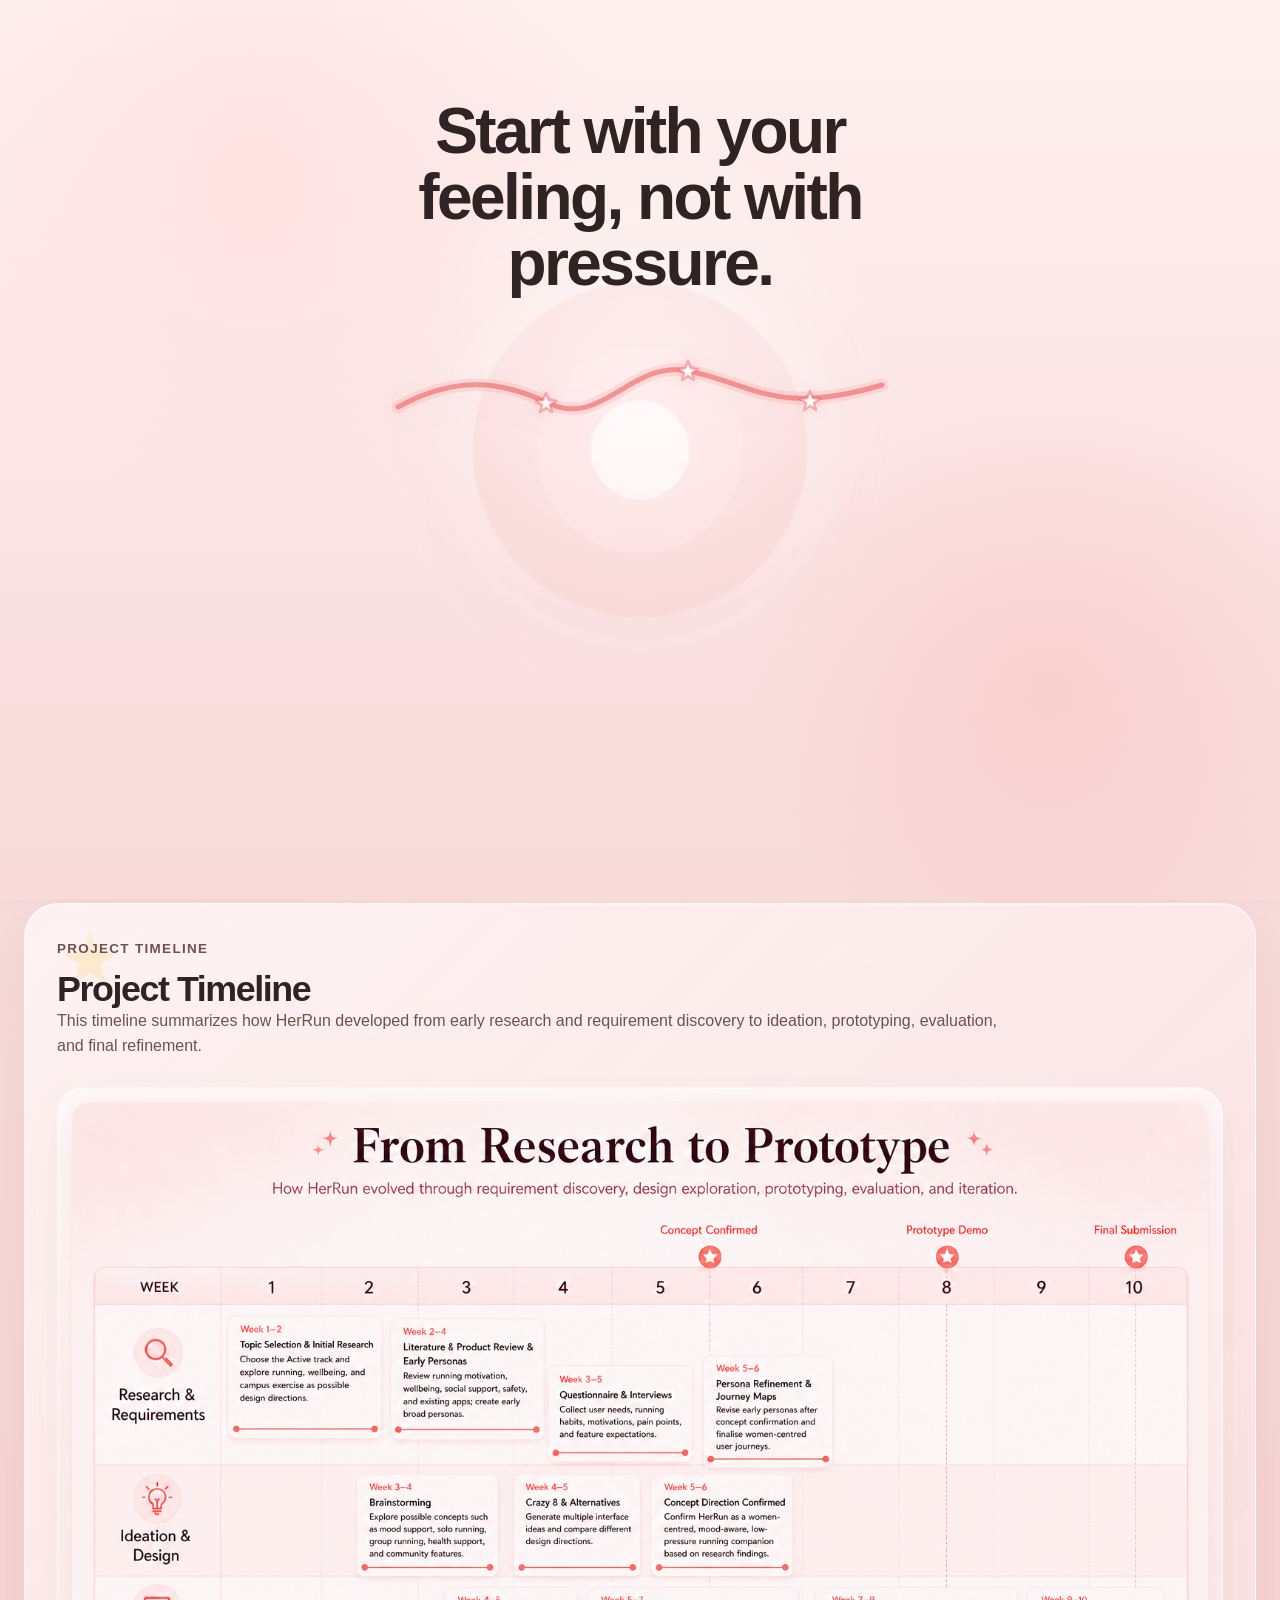
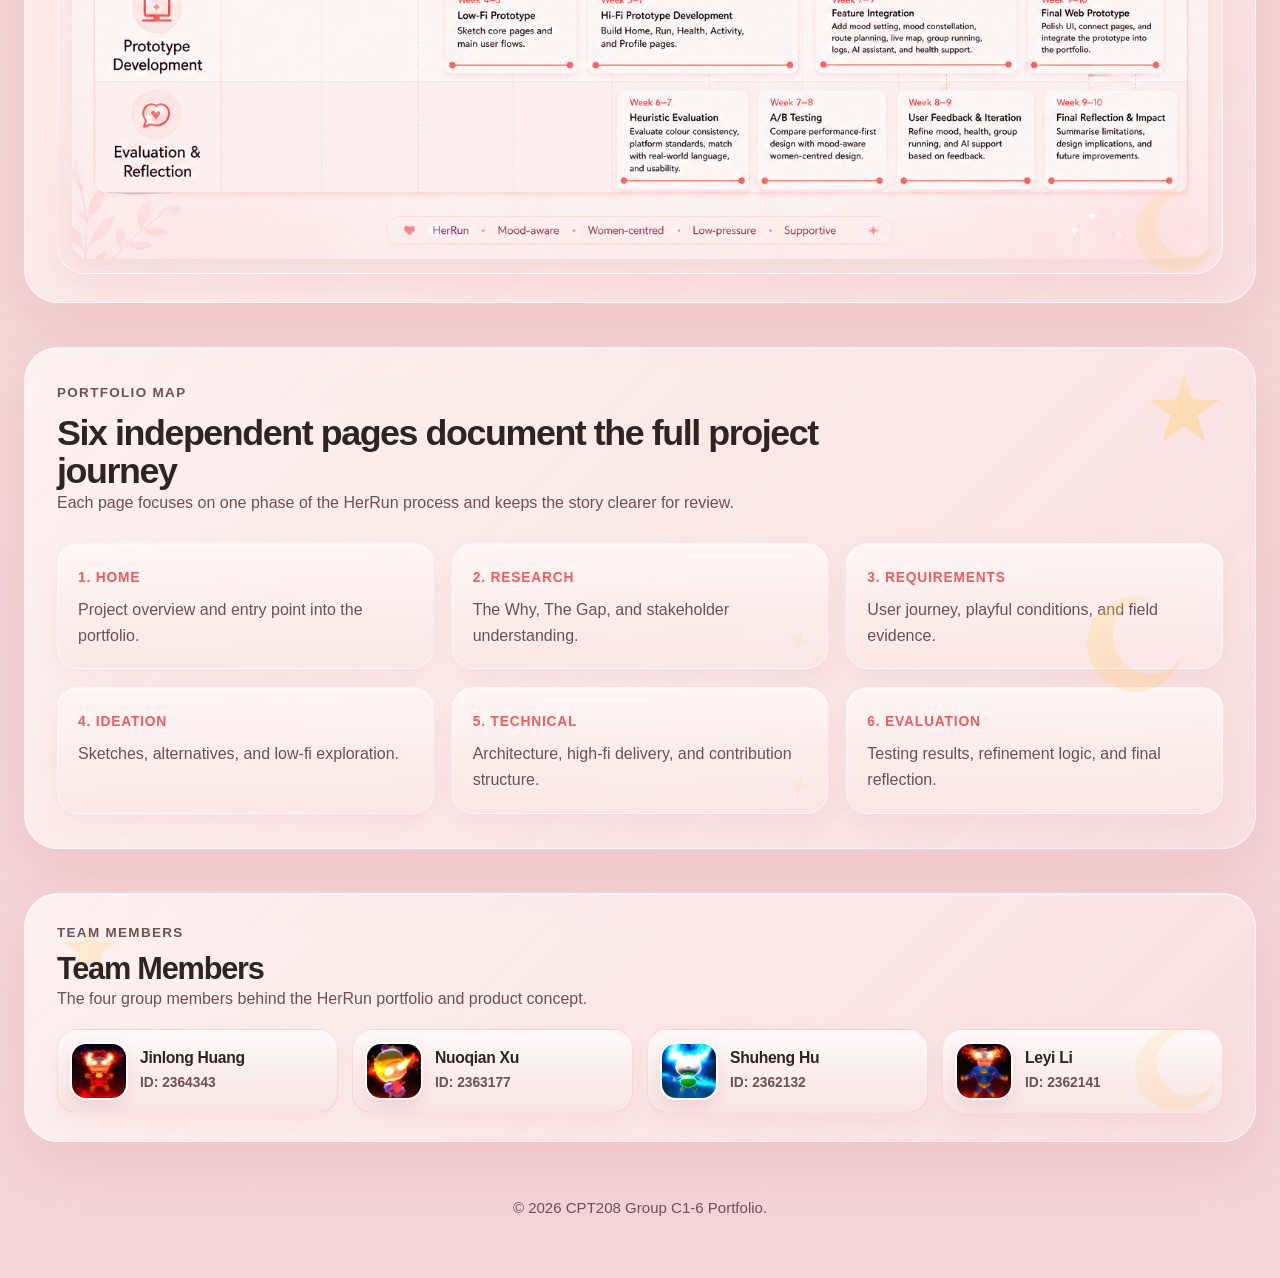
==== commit a4632171: "修复了全屏后部分内容的排版错误，增加了Usability Testing的部分，增加了用户采访图以及不同时期的产品图" ====
--- a/index.html
+++ b/index.html
@@ -213,6 +213,14 @@
                     </article>
 
                     <article class="team-member">
+                        <img src="images/Member4.jpg" alt="Portrait of Nuoqian Xu">
+                        <div>
+                            <h3>Nuoqian Xu</h3>
+                            <p>ID: 2363177</p>
+                        </div>
+                    </article>
+
+                    <article class="team-member">
                         <img src="images/Member2.jpg" alt="Portrait of Shuheng Hu">
                         <div>
                             <h3>Shuheng Hu</h3>
@@ -225,14 +233,6 @@
                         <div>
                             <h3>Leyi Li</h3>
                             <p>ID: 2362141</p>
-                        </div>
-                    </article>
-
-                    <article class="team-member">
-                        <img src="images/Member4.jpg" alt="Portrait of Nuoqian Xu">
-                        <div>
-                            <h3>Nuoqian Xu</h3>
-                            <p>ID: 2363177</p>
                         </div>
                     </article>
                 </div>
--- a/style.css
+++ b/style.css
@@ -4,7 +4,7 @@
     --surface-soft: #fbeeee;
     --surface-strong: #fff6f6;
     --text: #2f2323;
-    --muted: #7a5f5f;
+    --muted: #6f5050;
     --line: rgba(244, 108, 108, 0.22);
     --line-strong: rgba(239, 93, 93, 0.18);
     --primary: #f56d6d;
@@ -169,10 +169,10 @@
     --opacity: 0.66;
     --rotate: 0deg;
     --z: 0px;
-    --drift-x: 16px;
-    --drift-y: -24px;
-    --drift-back-x: -12px;
-    --drift-back-y: -8px;
+    --drift-x: 10px;
+    --drift-y: -12px;
+    --drift-back-x: -8px;
+    --drift-back-y: 6px;
     --twinkle-low: 0.34;
     width: var(--size);
     aspect-ratio: 1;
@@ -235,9 +235,11 @@
     --opacity: 0.72;
     --rotate: -13deg;
     --z: 24px;
-    --drift-x: 22px;
-    --drift-y: -34px;
-    --duration: 26s;
+    --drift-x: 10px;
+    --drift-y: -12px;
+    --drift-back-x: -7px;
+    --drift-back-y: 5px;
+    --duration: 14s;
     --delay: -4s;
     --motion: float-up-soft;
 }
@@ -249,9 +251,11 @@
     --opacity: 0.60;
     --rotate: 18deg;
     --z: -18px;
-    --drift-x: -18px;
-    --drift-y: -22px;
-    --duration: 31s;
+    --drift-x: -8px;
+    --drift-y: -10px;
+    --drift-back-x: 9px;
+    --drift-back-y: 6px;
+    --duration: 16s;
     --delay: -13s;
     --motion: drift-left-right;
 }
@@ -263,9 +267,11 @@
     --opacity: 0.52;
     --rotate: 9deg;
     --z: -42px;
-    --drift-x: 20px;
-    --drift-y: -28px;
-    --duration: 36s;
+    --drift-x: 9px;
+    --drift-y: -11px;
+    --drift-back-x: -6px;
+    --drift-back-y: 7px;
+    --duration: 18s;
     --delay: -19s;
     --motion: slow-rotate-subtle;
 }
@@ -277,9 +283,11 @@
     --opacity: 0.58;
     --rotate: -26deg;
     --z: 34px;
-    --drift-x: -12px;
-    --drift-y: -26px;
-    --duration: 24s;
+    --drift-x: -7px;
+    --drift-y: -10px;
+    --drift-back-x: 8px;
+    --drift-back-y: 5px;
+    --duration: 13s;
     --delay: -10s;
     --motion: float-up-soft;
 }
@@ -291,9 +299,11 @@
     --opacity: 0.42;
     --rotate: 33deg;
     --z: -68px;
-    --drift-x: 12px;
-    --drift-y: -18px;
-    --duration: 39s;
+    --drift-x: 7px;
+    --drift-y: -9px;
+    --drift-back-x: -8px;
+    --drift-back-y: 5px;
+    --duration: 17s;
     --delay: -22s;
     --motion: drift-left-right;
 }
@@ -305,9 +315,11 @@
     --opacity: 0.62;
     --rotate: -16deg;
     --z: 18px;
-    --drift-x: 18px;
-    --drift-y: -20px;
-    --duration: 34s;
+    --drift-x: 9px;
+    --drift-y: -10px;
+    --drift-back-x: -7px;
+    --drift-back-y: 6px;
+    --duration: 18s;
     --delay: -8s;
     --motion: moon-sway;
 }
@@ -319,9 +331,11 @@
     --opacity: 0.54;
     --rotate: 20deg;
     --z: -28px;
-    --drift-x: -22px;
-    --drift-y: -26px;
-    --duration: 38s;
+    --drift-x: -8px;
+    --drift-y: -12px;
+    --drift-back-x: 8px;
+    --drift-back-y: 5px;
+    --duration: 17s;
     --delay: -18s;
     --motion: moon-sway;
     --direction: reverse;
@@ -334,9 +348,11 @@
     --opacity: 0.42;
     --rotate: 42deg;
     --z: -76px;
-    --drift-x: 14px;
-    --drift-y: -18px;
-    --duration: 43s;
+    --drift-x: 7px;
+    --drift-y: -9px;
+    --drift-back-x: -6px;
+    --drift-back-y: 6px;
+    --duration: 16s;
     --delay: -28s;
     --motion: drift-left-right;
 }
@@ -349,7 +365,7 @@
     --twinkle-low: 0.42;
     --rotate: 14deg;
     --z: 52px;
-    --duration: 17s;
+    --duration: 11s;
     --delay: -3s;
 }
 
@@ -361,7 +377,7 @@
     --twinkle-low: 0.26;
     --rotate: -8deg;
     --z: -26px;
-    --duration: 21s;
+    --duration: 14s;
     --delay: -12s;
 }
 
@@ -373,7 +389,7 @@
     --twinkle-low: 0.30;
     --rotate: 28deg;
     --z: 20px;
-    --duration: 24s;
+    --duration: 16s;
     --delay: -16s;
 }
 
@@ -385,7 +401,7 @@
     --twinkle-low: 0.25;
     --rotate: 7deg;
     --z: 42px;
-    --duration: 19s;
+    --duration: 13s;
     --delay: -7s;
 }
 
@@ -397,7 +413,7 @@
     --twinkle-low: 0.20;
     --rotate: 39deg;
     --z: -58px;
-    --duration: 28s;
+    --duration: 18s;
     --delay: -20s;
 }
 
@@ -406,7 +422,7 @@
     --y: 54vh;
     --size: 4px;
     --opacity: 0.34;
-    --duration: 30s;
+    --duration: 16s;
     --delay: -9s;
 }
 
@@ -415,7 +431,7 @@
     --y: 28vh;
     --size: 3px;
     --opacity: 0.28;
-    --duration: 27s;
+    --duration: 14s;
     --delay: -14s;
 }
 
@@ -424,7 +440,7 @@
     --y: 60vh;
     --size: 5px;
     --opacity: 0.30;
-    --duration: 36s;
+    --duration: 18s;
     --delay: -18s;
 }
 
@@ -433,7 +449,7 @@
     --y: 89vh;
     --size: 3px;
     --opacity: 0.26;
-    --duration: 42s;
+    --duration: 17s;
     --delay: -30s;
 }
 
@@ -484,7 +500,7 @@
     --h: 62px;
     --opacity: 0.28;
     --rotate: -9deg;
-    --duration: 32s;
+    --duration: 18s;
 }
 
 .route-b {
@@ -494,7 +510,7 @@
     --h: 48px;
     --opacity: 0.22;
     --rotate: 12deg;
-    --duration: 38s;
+    --duration: 16s;
     --delay: -15s;
 }
 
@@ -505,7 +521,7 @@
     --h: 42px;
     --opacity: 0.17;
     --rotate: -18deg;
-    --duration: 46s;
+    --duration: 18s;
     --delay: -26s;
 }
 
@@ -515,7 +531,7 @@
         transform: translate3d(0, 0, var(--z)) rotate(var(--rotate));
     }
     48% {
-        transform: translate3d(var(--drift-x), var(--drift-y), calc(var(--z) + 28px)) rotate(calc(var(--rotate) + 8deg));
+        transform: translate3d(var(--drift-x), var(--drift-y), calc(var(--z) + 8px)) rotate(calc(var(--rotate) + 3deg));
     }
 }
 
@@ -525,10 +541,10 @@
         transform: translate3d(0, 0, var(--z)) rotate(var(--rotate));
     }
     34% {
-        transform: translate3d(var(--drift-back-x), var(--drift-back-y), calc(var(--z) + 18px)) rotate(calc(var(--rotate) - 5deg));
+        transform: translate3d(var(--drift-back-x), var(--drift-back-y), calc(var(--z) + 5px)) rotate(calc(var(--rotate) - 3deg));
     }
     68% {
-        transform: translate3d(var(--drift-x), var(--drift-y), calc(var(--z) + 36px)) rotate(calc(var(--rotate) + 7deg));
+        transform: translate3d(var(--drift-x), var(--drift-y), calc(var(--z) + 8px)) rotate(calc(var(--rotate) + 3deg));
     }
 }
 
@@ -538,7 +554,7 @@
         transform: translate3d(0, 0, var(--z)) rotate(var(--rotate));
     }
     50% {
-        transform: translate3d(var(--drift-x), var(--drift-y), calc(var(--z) + 24px)) rotate(calc(var(--rotate) - 10deg));
+        transform: translate3d(var(--drift-x), var(--drift-y), calc(var(--z) + 6px)) rotate(calc(var(--rotate) - 4deg));
     }
 }
 
@@ -549,7 +565,7 @@
         opacity: var(--twinkle-low);
     }
     46% {
-        transform: translate3d(8px, -15px, calc(var(--z) + 46px)) scale(1.18) rotate(calc(var(--rotate) + 18deg));
+        transform: translate3d(6px, -8px, calc(var(--z) + 8px)) scale(1.08) rotate(calc(var(--rotate) + 4deg));
         opacity: var(--opacity);
     }
 }
@@ -560,7 +576,7 @@
         transform: translate3d(0, 0, var(--z)) rotate(var(--rotate));
     }
     50% {
-        transform: translate3d(var(--drift-x), var(--drift-y), calc(var(--z) + 18px)) rotate(calc(var(--rotate) + 16deg));
+        transform: translate3d(var(--drift-x), var(--drift-y), calc(var(--z) + 6px)) rotate(calc(var(--rotate) + 4deg));
     }
 }
 
@@ -571,7 +587,7 @@
         opacity: 0.18;
     }
     50% {
-        transform: translate3d(12px, -18px, calc(var(--z) + 18px));
+        transform: translate3d(6px, -8px, calc(var(--z) + 6px));
         opacity: var(--opacity);
     }
 }
@@ -582,7 +598,7 @@
         transform: translate3d(0, 0, -210px) rotate(var(--rotate));
     }
     50% {
-        transform: translate3d(26px, -20px, -170px) rotate(calc(var(--rotate) + 5deg));
+        transform: translate3d(12px, -10px, -190px) rotate(calc(var(--rotate) + 3deg));
     }
 }
 
@@ -602,7 +618,7 @@
         transform: translate3d(0, 0, -30px) rotate(var(--rotate));
     }
     50% {
-        transform: translate3d(18px, -16px, 12px) rotate(calc(var(--rotate) + 4deg));
+        transform: translate3d(10px, -8px, 4px) rotate(calc(var(--rotate) + 2deg));
     }
 }
 
@@ -612,7 +628,7 @@
         transform: translate3d(0, 0, 0) rotate(var(--panel-rotate, 0deg));
     }
     50% {
-        transform: translate3d(14px, -12px, 0) rotate(calc(var(--panel-rotate, 0deg) + 4deg));
+        transform: translate3d(8px, -7px, 0) rotate(calc(var(--panel-rotate, 0deg) + 3deg));
     }
 }
 
@@ -622,7 +638,7 @@
         transform: translate3d(0, 0, 0) rotate(var(--card-accent-rotate, 0deg));
     }
     50% {
-        transform: translate3d(8px, -9px, 0) rotate(calc(var(--card-accent-rotate, 0deg) + 6deg));
+        transform: translate3d(6px, -7px, 0) rotate(calc(var(--card-accent-rotate, 0deg) + 3deg));
     }
 }
 
@@ -1030,9 +1046,13 @@
     position: relative;
     isolation: isolate;
     overflow: hidden;
-    background: linear-gradient(135deg, rgba(250, 233, 233, 0.96), rgba(246, 220, 220, 0.94));
-    border: 1px solid rgba(255, 255, 255, 0.70);
-    box-shadow: var(--shadow-lg);
+    background:
+        linear-gradient(135deg, rgba(255, 248, 248, 0.66), rgba(246, 220, 220, 0.56)),
+        rgba(255, 239, 239, 0.54);
+    border: 1px solid rgba(255, 255, 255, 0.58);
+    box-shadow: 0 24px 60px rgba(210, 102, 102, 0.13), inset 0 1px 0 rgba(255, 255, 255, 0.46);
+    backdrop-filter: blur(12px) saturate(1.06);
+    -webkit-backdrop-filter: blur(12px) saturate(1.06);
     border-radius: 34px;
 }
 
@@ -1135,6 +1155,44 @@
     padding: 34px 32px;
 }
 
+.subpage-panel {
+    background: transparent;
+    border: 1px solid rgba(248, 196, 196, 0.55);
+    box-shadow: none;
+    backdrop-filter: none;
+    -webkit-backdrop-filter: none;
+}
+
+.subpage-panel::before,
+.subpage-panel::after {
+    content: none;
+}
+
+.subpage-panel > .content-card,
+.subpage-panel > .editorial-card,
+.subpage-panel > .two-panel-grid > .content-card {
+    background: rgba(255, 246, 246, 0.55);
+    border: 1px solid rgba(248, 196, 196, 0.60);
+    box-shadow: 0 8px 20px rgba(210, 102, 102, 0.06);
+    backdrop-filter: blur(6px) saturate(1.02);
+    -webkit-backdrop-filter: blur(6px) saturate(1.02);
+}
+
+.subpage-panel > :is(.content-card, .editorial-card, .two-panel-grid) + :is(.content-card, .editorial-card, .two-panel-grid) {
+    margin-top: 32px;
+}
+
+.subpage-panel .two-panel-grid,
+.subpage-panel .split-grid,
+.subpage-panel .triple-grid,
+.subpage-panel .comparison-grid,
+.subpage-panel .persona-grid,
+.subpage-panel .evidence-grid,
+.subpage-panel .architecture-grid,
+.subpage-panel .before-after-grid {
+    gap: 28px;
+}
+
 .page-enter > * {
     animation: fade-up 0.55s ease both;
 }
@@ -1179,9 +1237,12 @@
     gap: 32px;
 }
 
-.two-panel-grid,
 .split-grid {
     grid-template-columns: repeat(2, minmax(0, 1fr));
+}
+
+.two-panel-grid {
+    grid-template-columns: 1fr;
 }
 
 .eyebrow,
@@ -1280,6 +1341,153 @@
 .button-secondary:hover {
     background: var(--surface-soft);
     border-color: var(--line-strong);
+}
+
+.inline-prototype-button {
+    display: inline-flex;
+    align-items: center;
+    justify-content: center;
+    margin: 0 0.16rem;
+    padding: 0.35rem 0.9rem;
+    border-radius: 999px;
+    background: var(--primary);
+    color: #ffffff;
+    font-weight: 600;
+    line-height: 1.1;
+    text-decoration: none;
+    box-shadow: 0 8px 18px rgba(239, 93, 93, 0.16);
+    transition: background 0.22s ease, box-shadow 0.22s ease, transform 0.22s ease;
+}
+
+.inline-prototype-button:hover,
+.inline-prototype-button:focus-visible {
+    background: var(--primary-deep);
+    color: #ffffff;
+    box-shadow: 0 10px 22px rgba(239, 93, 93, 0.22);
+    transform: translateY(-1px);
+}
+
+.inline-prototype-button:focus-visible {
+    outline: 3px solid rgba(245, 109, 109, 0.28);
+    outline-offset: 3px;
+}
+
+.unlock-link-card {
+    position: relative;
+    isolation: isolate;
+    display: flex;
+    flex-wrap: wrap;
+    align-items: center;
+    justify-content: center;
+    gap: 0.55rem 0.85rem;
+    width: min(100%, 680px);
+    margin: 6px auto 0;
+    padding: 1rem 1.8rem;
+    overflow: hidden;
+    border: 2px solid rgba(255, 246, 246, 0.85);
+    border-radius: 999px;
+    background:
+        linear-gradient(90deg, #6a2f3a 0%, #c86f7a 48%, #f6b7b2 100%);
+    color: #fff6f6;
+    box-shadow:
+        0 16px 38px rgba(106, 47, 58, 0.22),
+        0 0 22px rgba(248, 196, 196, 0.16),
+        inset 0 0 22px rgba(255, 232, 225, 0.16),
+        inset 0 1px 0 rgba(255, 246, 246, 0.34);
+    cursor: pointer;
+    animation: herRunFloat 2.2s ease-in-out infinite;
+    transition: box-shadow 0.2s ease, border-color 0.2s ease, filter 0.2s ease;
+}
+
+.unlock-link-card::before {
+    content: "";
+    position: absolute;
+    inset: 0;
+    z-index: -1;
+    background:
+        radial-gradient(circle at 13% 28%, rgba(255, 232, 225, 0.35) 0 2px, transparent 3px),
+        radial-gradient(circle at 78% 22%, rgba(255, 214, 214, 0.30) 0 2px, transparent 3px),
+        radial-gradient(circle at 88% 72%, rgba(248, 196, 196, 0.30) 0 1px, transparent 2px),
+        radial-gradient(circle at 34% 76%, rgba(255, 232, 225, 0.24) 0 1px, transparent 2px);
+    opacity: 0.70;
+}
+
+.unlock-link-card:hover,
+.unlock-link-card:focus-visible {
+    border-color: #ffe8e1;
+    box-shadow:
+        0 20px 48px rgba(106, 47, 58, 0.30),
+        0 0 26px rgba(248, 196, 196, 0.22),
+        inset 0 0 28px rgba(255, 232, 225, 0.22),
+        inset 0 1px 0 rgba(255, 246, 246, 0.42);
+    filter: brightness(1.06) saturate(1.04);
+    animation: herRunShake 0.42s ease-in-out infinite;
+}
+
+.unlock-link-card:focus-visible {
+    outline: 3px solid rgba(245, 109, 109, 0.32);
+    outline-offset: 5px;
+}
+
+.unlock-label,
+.unlock-url {
+    position: relative;
+    z-index: 1;
+}
+
+.unlock-label {
+    display: inline-flex;
+    align-items: center;
+    gap: 0.32rem;
+    font-weight: 900;
+    letter-spacing: 0.08em;
+    white-space: nowrap;
+}
+
+.unlock-word {
+    color: #fff6f6;
+}
+
+.unlock-me {
+    color: #ffe3b0;
+}
+
+.unlock-url {
+    color: #fff6f6;
+    font-family: "Courier New", Courier, monospace;
+    font-size: clamp(0.86rem, 1.3vw, 1rem);
+    font-weight: 800;
+    overflow-wrap: anywhere;
+    word-break: break-word;
+}
+
+@keyframes herRunFloat {
+    0%,
+    100% {
+        transform: translateY(0);
+    }
+    50% {
+        transform: translateY(-5px);
+    }
+}
+
+@keyframes herRunShake {
+    0%,
+    100% {
+        transform: translateX(0) rotate(0deg);
+    }
+    20% {
+        transform: translateX(-5px) rotate(-1deg);
+    }
+    40% {
+        transform: translateX(5px) rotate(1deg);
+    }
+    60% {
+        transform: translateX(-4px) rotate(-0.8deg);
+    }
+    80% {
+        transform: translateX(4px) rotate(0.8deg);
+    }
 }
 
 .hero-card,
@@ -1295,10 +1503,12 @@
 .contribution-row,
 .before-after-card {
     background:
-        linear-gradient(180deg, rgba(255, 251, 251, 0.88), rgba(248, 228, 228, 0.98)),
-        var(--surface);
-    border: 1px solid rgba(244, 108, 108, 0.16);
-    box-shadow: 0 12px 26px rgba(210, 102, 102, 0.09);
+        linear-gradient(180deg, rgba(255, 251, 251, 0.66), rgba(248, 228, 228, 0.58)),
+        rgba(255, 235, 235, 0.52);
+    border: 1px solid rgba(255, 255, 255, 0.50);
+    box-shadow: 0 12px 26px rgba(210, 102, 102, 0.08), inset 0 1px 0 rgba(255, 255, 255, 0.42);
+    backdrop-filter: blur(9px) saturate(1.05);
+    -webkit-backdrop-filter: blur(9px) saturate(1.05);
 }
 
 .hero-card,
@@ -1368,7 +1578,7 @@
     --card-accent-right: 22px;
     --card-accent-opacity: 0.24;
     --card-accent-rotate: -18deg;
-    --card-accent-duration: 28s;
+    --card-accent-duration: 15s;
     --card-accent-delay: -8s;
 }
 
@@ -1381,7 +1591,7 @@
     --card-accent-opacity: 0.24;
     --card-accent-rotate: 18deg;
     --card-accent-path: polygon(50% 0%, 61% 37%, 100% 50%, 61% 63%, 50% 100%, 39% 63%, 0% 50%, 39% 37%);
-    --card-accent-duration: 22s;
+    --card-accent-duration: 12s;
     --card-accent-delay: -12s;
 }
 
@@ -1404,7 +1614,7 @@
     --card-accent-right: 16px;
     --card-accent-opacity: 0.22;
     --card-accent-rotate: 26deg;
-    --card-accent-duration: 30s;
+    --card-accent-duration: 16s;
     --card-accent-delay: -16s;
 }
 
@@ -1417,7 +1627,7 @@
     --card-accent-opacity: 0.22;
     --card-accent-rotate: -10deg;
     --card-accent-path: polygon(50% 0%, 61% 37%, 100% 50%, 61% 63%, 50% 100%, 39% 63%, 0% 50%, 39% 37%);
-    --card-accent-duration: 24s;
+    --card-accent-duration: 14s;
     --card-accent-delay: -5s;
 }
 
@@ -1476,10 +1686,13 @@
 .mini-grid,
 .overview-grid,
 .triple-grid,
-.comparison-grid,
 .persona-grid,
 .architecture-grid {
     grid-template-columns: repeat(2, minmax(0, 1fr));
+}
+
+.comparison-grid {
+    grid-template-columns: repeat(4, minmax(0, 1fr));
 }
 
 .hero-card .mini-grid {
@@ -1584,6 +1797,28 @@
     margin-bottom: 10px;
 }
 
+.subpage-panel .subsection-heading .section-tag,
+.subpage-panel .gap-transition-copy > .section-tag,
+.subpage-panel .herrun-design-heading-copy > .section-tag,
+.subpage-panel > .editorial-card > .pill-label {
+    display: inline-flex;
+    align-items: center;
+    justify-content: center;
+    width: fit-content;
+    max-width: 100%;
+    flex-wrap: wrap;
+    padding: 0;
+    border-radius: 0;
+    background: transparent;
+    color: var(--primary-deep);
+    font-size: 0.84rem;
+    font-weight: 800;
+    letter-spacing: 0.16em;
+    line-height: 1.2;
+    text-align: center;
+    text-transform: uppercase;
+}
+
 .section-heading h2 {
     font-size: clamp(2rem, 2.8vw, 3rem);
 }
@@ -1607,10 +1842,12 @@
     padding: 14px;
     border-radius: 28px;
     background:
-        linear-gradient(180deg, rgba(255, 251, 251, 0.94), rgba(248, 228, 228, 0.98)),
-        var(--surface);
-    border: 1px solid rgba(244, 108, 108, 0.18);
-    box-shadow: 0 16px 34px rgba(210, 102, 102, 0.10);
+        linear-gradient(180deg, rgba(255, 251, 251, 0.68), rgba(248, 228, 228, 0.58)),
+        rgba(255, 237, 237, 0.50);
+    border: 1px solid rgba(255, 255, 255, 0.52);
+    box-shadow: 0 16px 34px rgba(210, 102, 102, 0.09), inset 0 1px 0 rgba(255, 255, 255, 0.42);
+    backdrop-filter: blur(9px) saturate(1.05);
+    -webkit-backdrop-filter: blur(9px) saturate(1.05);
     scrollbar-color: rgba(239, 93, 93, 0.42) rgba(255, 246, 246, 0.76);
 }
 
@@ -1813,6 +2050,10 @@
     gap: 20px;
     align-items: end;
     margin-bottom: 22px;
+}
+
+.subsection-heading-compact {
+    grid-template-columns: minmax(0, 1fr);
 }
 
 .list-block + .list-block {
@@ -2080,10 +2321,12 @@
     padding: 28px;
     border-radius: 28px;
     background:
-        linear-gradient(135deg, rgba(255, 246, 246, 0.98), rgba(255, 215, 215, 0.72)),
-        var(--surface-strong);
-    border: 1px solid rgba(244, 108, 108, 0.18);
-    box-shadow: 0 18px 42px rgba(210, 102, 102, 0.13);
+        linear-gradient(135deg, rgba(255, 246, 246, 0.68), rgba(255, 215, 215, 0.50)),
+        rgba(255, 246, 246, 0.54);
+    border: 1px solid rgba(255, 255, 255, 0.52);
+    box-shadow: 0 18px 42px rgba(210, 102, 102, 0.12), inset 0 1px 0 rgba(255, 255, 255, 0.42);
+    backdrop-filter: blur(10px) saturate(1.05);
+    -webkit-backdrop-filter: blur(10px) saturate(1.05);
 }
 
 .herrun-design-heading {
@@ -2108,9 +2351,11 @@
     min-height: 100%;
     padding: 22px 22px 22px 84px;
     border-radius: 22px;
-    background: rgba(255, 255, 255, 0.62);
-    border: 1px solid rgba(244, 108, 108, 0.14);
-    box-shadow: 0 10px 22px rgba(210, 102, 102, 0.08);
+    background: rgba(255, 255, 255, 0.54);
+    border: 1px solid rgba(255, 255, 255, 0.50);
+    box-shadow: 0 10px 22px rgba(210, 102, 102, 0.08), inset 0 1px 0 rgba(255, 255, 255, 0.36);
+    backdrop-filter: blur(7px) saturate(1.04);
+    -webkit-backdrop-filter: blur(7px) saturate(1.04);
 }
 
 .gap-to-design.is-enhanced .insight-output {
@@ -2224,6 +2469,36 @@
     gap: 16px;
 }
 
+.comparison-groups {
+    display: grid;
+    gap: 32px;
+}
+
+.comparison-group {
+    display: grid;
+    gap: 16px;
+}
+
+.comparison-group-header {
+    display: grid;
+    gap: 4px;
+    padding: 0 4px;
+}
+
+.comparison-group-title {
+    color: var(--primary-deep);
+    font-size: 0.9rem;
+    font-weight: 900;
+    letter-spacing: 0.16em;
+    line-height: 1.2;
+    text-transform: uppercase;
+}
+
+.comparison-group-header p {
+    color: var(--muted);
+    font-size: 0.93rem;
+}
+
 .column-header {
     display: flex;
     justify-content: space-between;
@@ -2244,9 +2519,11 @@
     overflow: hidden;
     border: 1px solid var(--line);
     background:
-        linear-gradient(180deg, rgba(255, 250, 250, 0.92), rgba(253, 242, 242, 0.98)),
-        #fff7f7;
-    box-shadow: 0 12px 26px rgba(210, 102, 102, 0.10);
+        linear-gradient(180deg, rgba(255, 250, 250, 0.72), rgba(253, 242, 242, 0.62)),
+        rgba(255, 247, 247, 0.58);
+    box-shadow: 0 12px 26px rgba(210, 102, 102, 0.09), inset 0 1px 0 rgba(255, 255, 255, 0.38);
+    backdrop-filter: blur(8px) saturate(1.04);
+    -webkit-backdrop-filter: blur(8px) saturate(1.04);
 }
 
 .caption-text {
@@ -2256,15 +2533,22 @@
 }
 
 .evidence-grid {
-    grid-template-columns: repeat(6, minmax(0, 1fr));
-}
-
+    grid-template-columns: repeat(5, minmax(0, 1fr));
+}
+
+.media-card,
 .media-card-wide {
-    grid-column: span 3;
-}
-
-.media-card {
-    grid-column: span 2;
+    grid-column: auto;
+}
+
+.media-image {
+    display: block;
+    width: 100%;
+    height: 230px;
+    border-radius: 18px;
+    object-fit: cover;
+    border: 1px solid rgba(244, 108, 108, 0.12);
+    box-shadow: 0 10px 22px rgba(210, 102, 102, 0.10);
 }
 
 .media-box,
@@ -2277,8 +2561,8 @@
     text-align: center;
     padding: 18px;
     background:
-        linear-gradient(135deg, rgba(255, 215, 215, 0.72), rgba(255, 241, 241, 0.96)),
-        #fff6f6;
+        linear-gradient(135deg, rgba(255, 215, 215, 0.58), rgba(255, 241, 241, 0.64)),
+        rgba(255, 246, 246, 0.54);
     border: 1px dashed rgba(239, 93, 93, 0.28);
     color: var(--primary-deep);
     font-weight: 800;
@@ -2311,7 +2595,9 @@
     padding: 6px;
     border-radius: 14px;
     border: 1px solid rgba(244, 108, 108, 0.12);
-    background: rgba(255, 252, 252, 0.96);
+    background: rgba(255, 252, 252, 0.74);
+    backdrop-filter: blur(6px) saturate(1.03);
+    -webkit-backdrop-filter: blur(6px) saturate(1.03);
 }
 
 .sketch-image {
@@ -2336,6 +2622,116 @@
     margin-top: 12px;
 }
 
+.usability-testing-list {
+    display: grid;
+    gap: 32px;
+}
+
+.usability-testing-row {
+    display: grid;
+    grid-template-columns: minmax(300px, 420px) minmax(0, 1fr);
+    gap: 24px;
+    align-items: center;
+    padding: 24px;
+    border-radius: 24px;
+    background:
+        linear-gradient(180deg, rgba(255, 251, 251, 0.66), rgba(248, 228, 228, 0.58)),
+        rgba(255, 246, 246, 0.60);
+    border: 1px solid rgba(248, 196, 196, 0.60);
+    box-shadow: 0 12px 26px rgba(210, 102, 102, 0.08), inset 0 1px 0 rgba(255, 255, 255, 0.42);
+    backdrop-filter: blur(9px) saturate(1.05);
+    -webkit-backdrop-filter: blur(9px) saturate(1.05);
+}
+
+.usability-image-wrap {
+    overflow: hidden;
+    height: 420px;
+    border-radius: 24px;
+    background: rgba(255, 246, 246, 0.70);
+    border: 1px solid rgba(248, 196, 196, 0.60);
+    box-shadow: 0 10px 22px rgba(210, 102, 102, 0.10);
+}
+
+.usability-image-wrap img {
+    width: 100%;
+    height: 100%;
+    object-fit: cover;
+    object-position: center center;
+}
+
+.usability-feedback {
+    display: grid;
+    gap: 16px;
+}
+
+.usability-user-label {
+    display: inline-block;
+    color: var(--primary);
+    font-size: 0.86rem;
+    font-weight: 900;
+    letter-spacing: 0.14em;
+    line-height: 1.2;
+    text-transform: uppercase;
+}
+
+.usability-feedback h3 {
+    margin-top: 8px;
+    color: #8a5a5a;
+    font-size: 1.2rem;
+    font-weight: 700;
+    line-height: 1.25;
+}
+
+.usability-feedback blockquote {
+    color: #4a2a2a;
+    font-size: 1.04rem;
+    font-weight: 700;
+    line-height: 1.62;
+}
+
+.usability-insight-grid {
+    display: grid;
+    grid-template-columns: repeat(2, minmax(0, 1fr));
+    gap: 14px;
+}
+
+.usability-insight-card {
+    padding: 16px;
+    border-radius: 18px;
+    background: rgba(251, 238, 238, 0.80);
+    border: 1px solid rgba(248, 196, 196, 0.50);
+}
+
+.usability-insight-card span {
+    display: block;
+    margin-bottom: 8px;
+    color: var(--primary-deep);
+    font-size: 0.84rem;
+    font-weight: 900;
+    letter-spacing: 0.08em;
+    text-transform: uppercase;
+}
+
+.usability-insight-card p,
+.usability-summary-card p {
+    color: #5c2a2a;
+}
+
+.usability-summary-card {
+    padding: 24px;
+    border-radius: 24px;
+    background: rgba(251, 238, 238, 0.80);
+    border: 1px solid rgba(248, 196, 196, 0.60);
+    color: #5c2a2a;
+}
+
+.usability-summary-card h3 {
+    margin-bottom: 10px;
+    color: var(--text);
+    font-size: 1.28rem;
+    line-height: 1.25;
+}
+
 .sketch-grid-large {
     grid-template-columns: 1fr;
     gap: 16px;
@@ -2348,6 +2744,50 @@
     gap: 14px;
 }
 
+.low-fi-cta-wrap {
+    display: flex;
+    justify-content: center;
+    margin-top: 28px;
+}
+
+.low-fi-cta-card {
+    width: 100%;
+    max-width: 760px;
+    grid-template-columns: minmax(0, 1fr) auto;
+    align-items: center;
+    gap: 28px;
+    padding: 28px;
+}
+
+.low-fi-cta-copy {
+    display: grid;
+    gap: 12px;
+}
+
+.low-fi-cta-copy h3 {
+    margin: 0;
+}
+
+.low-fi-cta-copy p {
+    color: var(--muted);
+}
+
+.low-fi-prototype-preview {
+    width: min(36vw, 360px);
+    min-width: 260px;
+    flex: 0 0 auto;
+}
+
+.low-fi-prototype-preview img {
+    width: 100%;
+    max-height: 420px;
+    border-radius: 18px;
+    object-fit: contain;
+    background: var(--surface-strong);
+    border: 1px solid rgba(248, 196, 196, 0.70);
+    box-shadow: 0 14px 30px rgba(210, 102, 102, 0.14);
+}
+
 .architecture-grid {
     grid-template-columns: repeat(2, minmax(0, 1fr));
 }
@@ -2361,9 +2801,11 @@
     border-radius: 22px;
     border: 1px solid rgba(244, 108, 108, 0.16);
     background:
-        linear-gradient(180deg, rgba(255, 251, 251, 0.88), rgba(248, 228, 228, 0.98)),
-        var(--surface);
-    box-shadow: 0 12px 26px rgba(210, 102, 102, 0.09);
+        linear-gradient(180deg, rgba(255, 251, 251, 0.68), rgba(248, 228, 228, 0.58)),
+        rgba(255, 237, 237, 0.52);
+    box-shadow: 0 12px 26px rgba(210, 102, 102, 0.08), inset 0 1px 0 rgba(255, 255, 255, 0.42);
+    backdrop-filter: blur(9px) saturate(1.05);
+    -webkit-backdrop-filter: blur(9px) saturate(1.05);
 }
 
 .contribution-table {
@@ -2373,7 +2815,7 @@
 }
 
 .contribution-table thead {
-    background: rgba(255, 241, 241, 0.88);
+    background: rgba(255, 241, 241, 0.60);
 }
 
 .contribution-table th,
@@ -2456,12 +2898,15 @@
     }
 
     .triple-grid,
-    .comparison-grid,
     .mini-grid,
     .overview-grid,
     .persona-grid,
     .architecture-grid {
         grid-template-columns: 1fr;
+    }
+
+    .comparison-grid {
+        grid-template-columns: repeat(2, minmax(0, 1fr));
     }
 
     .home-overview .overview-grid {
@@ -2624,6 +3069,15 @@
         padding: 18px 14px;
     }
 
+    .usability-testing-row {
+        grid-template-columns: 1fr;
+        padding: 18px 14px;
+    }
+
+    .usability-insight-grid {
+        grid-template-columns: 1fr;
+    }
+
     .product-card-header {
         gap: 12px;
         margin-bottom: 12px;
@@ -2633,6 +3087,20 @@
         width: 54px;
         height: 54px;
         border-radius: 16px;
+    }
+
+    .low-fi-cta-card {
+        grid-template-columns: 1fr;
+    }
+
+    .low-fi-prototype-preview {
+        width: min(100%, 360px);
+        min-width: 0;
+        justify-self: center;
+    }
+
+    .comparison-grid {
+        grid-template-columns: 1fr;
     }
 
     .journey-frame,
@@ -2801,10 +3269,12 @@
         padding: 18px;
         border-radius: 20px;
         background:
-            linear-gradient(180deg, rgba(255, 251, 251, 0.88), rgba(248, 228, 228, 0.98)),
-            var(--surface);
-        border: 1px solid rgba(244, 108, 108, 0.16);
-        box-shadow: 0 12px 26px rgba(210, 102, 102, 0.09);
+            linear-gradient(180deg, rgba(255, 251, 251, 0.68), rgba(248, 228, 228, 0.58)),
+            rgba(255, 237, 237, 0.52);
+        border: 1px solid rgba(255, 255, 255, 0.50);
+        box-shadow: 0 12px 26px rgba(210, 102, 102, 0.08), inset 0 1px 0 rgba(255, 255, 255, 0.38);
+        backdrop-filter: blur(9px) saturate(1.05);
+        -webkit-backdrop-filter: blur(9px) saturate(1.05);
     }
 
     .contribution-table tr:first-child {
@@ -2894,8 +3364,14 @@
     .editorial-card,
     .persona-card,
     .media-card,
+    .usability-testing-row,
+    .usability-summary-card,
     .before-after-card {
         padding: 16px 12px;
+    }
+
+    .usability-image-wrap {
+        height: 360px;
     }
 
     .journey-frame,
@@ -2943,6 +3419,23 @@
 
     .sketch-image {
         max-height: 300px;
+    }
+
+    .unlock-link-card {
+        flex-direction: column;
+        gap: 0.45rem;
+        padding: 1rem 1.1rem;
+        border-radius: 28px;
+    }
+
+    .unlock-label {
+        justify-content: center;
+        width: 100%;
+    }
+
+    .unlock-url {
+        width: 100%;
+        text-align: center;
     }
 }
 
@@ -2969,6 +3462,9 @@
     .insight-fill::after,
     .gap-design-slider.is-confirming .insight-handle-core,
     .gap-to-design.is-enhanced .insight-panel.is-readable,
+    .unlock-link-card,
+    .unlock-link-card:hover,
+    .unlock-link-card:focus-visible,
     .intro-screen.is-step-3 .route-path,
     .intro-screen.is-step-3 .route-highlight,
     .intro-screen.is-step-3 .route-end-dot,
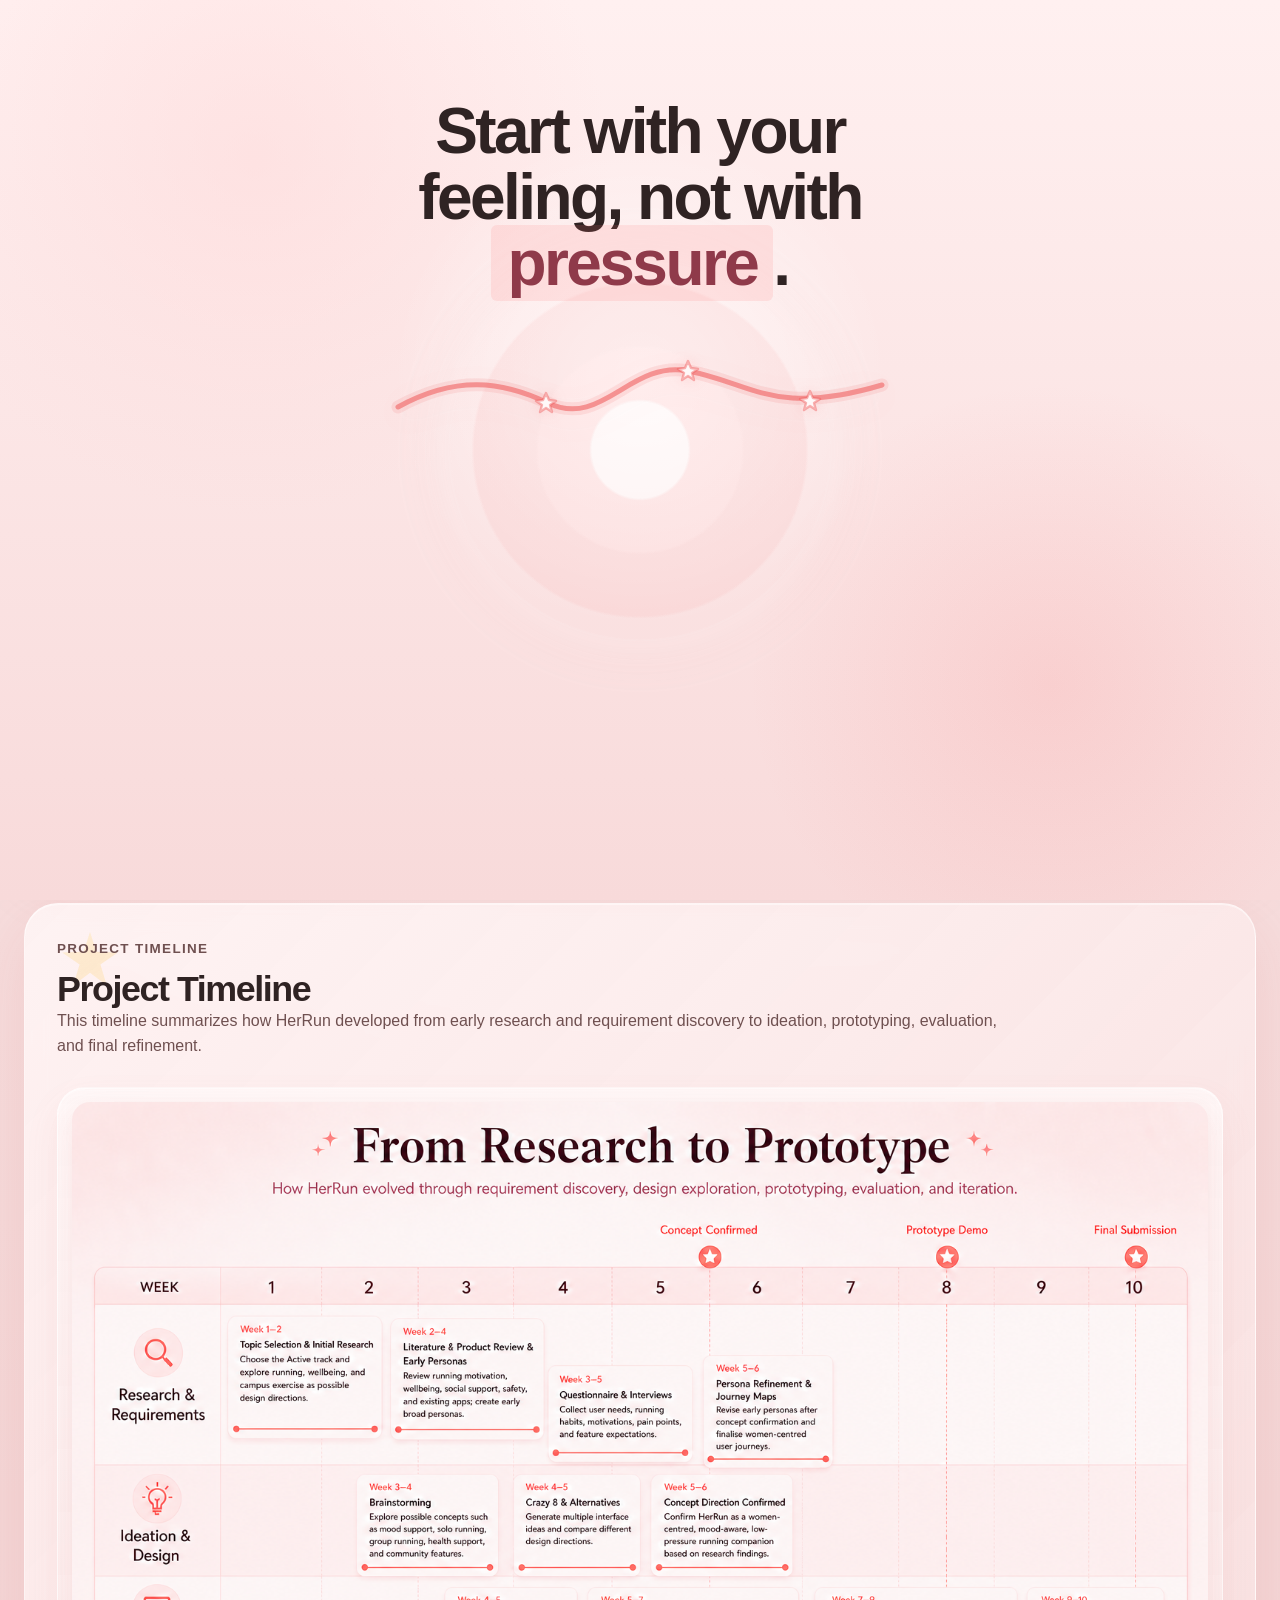
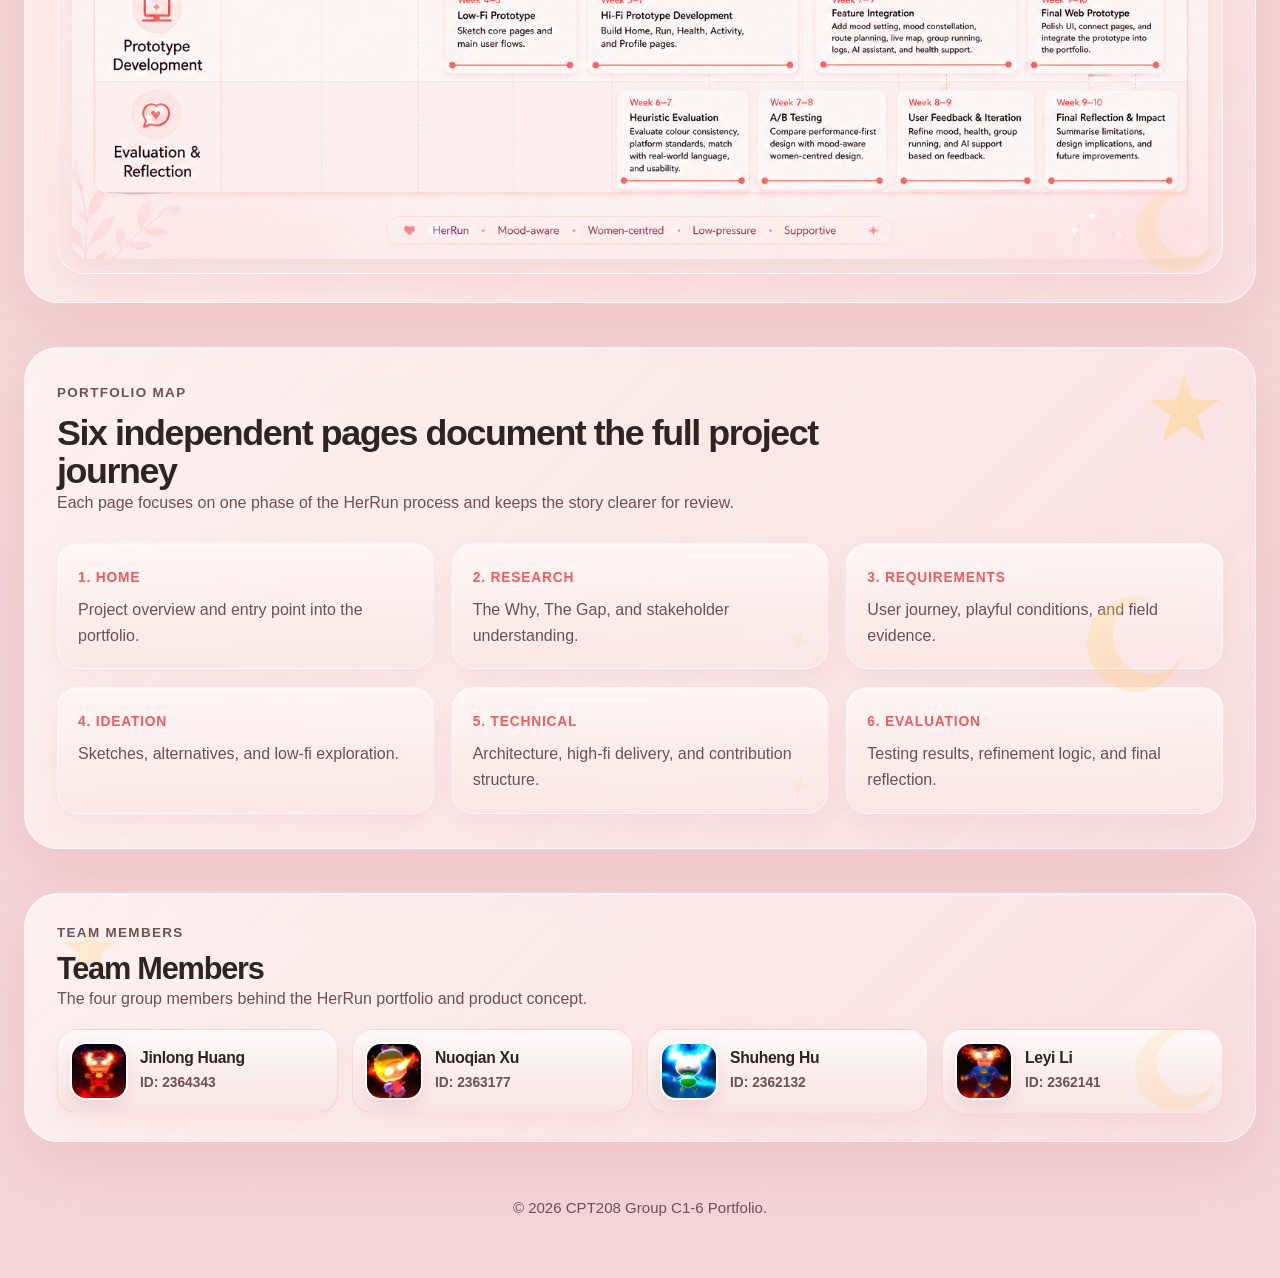
==== commit 2307d6cf: "加重了portfolio所有文案中对于女性用户，女性友好功能，女性关照部分的字体表现" ====
--- a/index.html
+++ b/index.html
@@ -45,7 +45,7 @@
         <div class="intro-ripple" aria-hidden="true"></div>
 
         <div class="intro-content">
-            <p class="intro-line">Start with your feeling, not with pressure.</p>
+            <p class="intro-line">Start with your feeling, not with <span class="women-soft-highlight">pressure</span>.</p>
 
             <div class="intro-route" aria-hidden="true">
                 <svg viewBox="0 0 540 132" role="img">
@@ -69,7 +69,7 @@
             <div class="intro-brand-block">
                 <img class="intro-logo" src="images/Icon.png" alt="HerRun logo">
                 <h1>HerRun</h1>
-                <p>A supportive running experience shaped by emotion, safety, and connection.</p>
+                <p>A supportive running experience shaped by <span class="women-soft-highlight">emotion, safety, and connection</span>.</p>
             </div>
 
             <button class="intro-button" id="introEnter" type="button">Explore HerRun</button>
@@ -103,8 +103,8 @@
                         <h1 id="overview-title">A modern running platform for connection, safety, and organization</h1>
                         <p class="lead">
                             HerRun is a university HCI portfolio about designing a running experience that feels safer,
-                            more welcoming, and more playful for student communities, especially women runners balancing
-                            wellbeing, social confidence, and everyday campus life.
+                            more welcoming, and more playful for student communities, especially <span class="women-core-highlight">women runners</span> balancing
+                            <span class="women-soft-highlight">wellbeing</span>, social confidence, and everyday campus life.
                         </p>
 
                         <div class="hero-actions">
@@ -118,8 +118,8 @@
                             <span class="pill-label">Project Direction</span>
                             <h3>Human-centered and community-driven</h3>
                             <p>
-                                HerRun focuses on women runners, student wellbeing, group coordination, playful motivation,
-                                and a stronger sense of trust before and during participation.
+                                HerRun focuses on <span class="women-core-highlight">women runners</span>, <span class="women-soft-highlight">student wellbeing</span>, group coordination, playful motivation,
+                                and a stronger <span class="women-soft-highlight">sense of trust</span> before and during participation.
                             </p>
                         </article>
 
@@ -137,7 +137,7 @@
                             <h3>Soft, editorial, and consistent</h3>
                             <p>
                                 The portfolio keeps the HerRun pink/red palette, rounded card system, soft shadows, and
-                                polished feminine aesthetic across every page.
+                                polished <span class="women-soft-highlight">feminine aesthetic</span> across every page.
                             </p>
                         </article>
                     </div>
--- a/style.css
+++ b/style.css
@@ -61,6 +61,45 @@
 img {
     max-width: 100%;
     display: block;
+}
+
+.women-core-highlight {
+    font-weight: 800;
+    color: #d94f6d;
+    background: linear-gradient(90deg, #ff7474, #ff9a9a, #d94f6d);
+    -webkit-background-clip: text;
+    background-clip: text;
+    text-shadow: 0 0 12px rgba(255, 116, 116, 0.18);
+}
+
+@supports ((-webkit-background-clip: text) or (background-clip: text)) {
+    .women-core-highlight {
+        color: transparent;
+        -webkit-text-fill-color: transparent;
+    }
+}
+
+.women-soft-highlight {
+    font-weight: 650;
+    color: #8f3a4a;
+    background: rgba(255, 116, 116, 0.14);
+    border-radius: 6px;
+    padding: 0.03em 0.25em;
+    -webkit-box-decoration-break: clone;
+    box-decoration-break: clone;
+}
+
+.women-feature-tag {
+    display: inline-block;
+    font-weight: 650;
+    color: #9a3c4e;
+    background: #ffe8e1;
+    border: 1px solid rgba(255, 116, 116, 0.28);
+    border-radius: 999px;
+    padding: 0.08em 0.45em;
+    line-height: 1.35;
+    white-space: nowrap;
+    vertical-align: baseline;
 }
 
 .ambient-scene {
@@ -1731,6 +1770,60 @@
     letter-spacing: -0.03em;
 }
 
+.chosen-direction-card {
+    grid-column: 1 / -1;
+    width: 100%;
+    max-width: none;
+    padding: 24px;
+}
+
+.chosen-direction-card p {
+    max-width: none;
+}
+
+.requirements-card-grid {
+    grid-template-columns: repeat(3, minmax(0, 1fr));
+    gap: 20px;
+    align-items: stretch;
+}
+
+.requirements-card-grid .feature-card {
+    height: 100%;
+    display: flex;
+    flex-direction: column;
+}
+
+.requirements-card-grid .pill-label {
+    width: fit-content;
+    align-self: flex-start;
+}
+
+.requirement-title-row {
+    display: flex;
+    align-items: flex-start;
+    gap: 12px;
+    margin-top: 18px;
+}
+
+.requirement-title-row h3 {
+    margin-top: 0;
+}
+
+.requirement-icon {
+    flex: 0 0 auto;
+    width: 48px;
+    height: 48px;
+    display: inline-flex;
+    align-items: center;
+    justify-content: center;
+    border-radius: 16px;
+    background: #fbeeee;
+    border: 1px solid rgba(248, 196, 196, 0.80);
+    font-size: 1.45rem;
+    line-height: 1;
+    box-shadow: 0 8px 18px rgba(210, 102, 102, 0.07);
+}
+
 .product-card-header {
     display: inline-flex;
     align-items: center;
@@ -2060,7 +2153,7 @@
     margin-top: 16px;
 }
 
-.list-block span {
+.list-block > span {
     display: inline-block;
     margin-bottom: 8px;
     color: var(--primary-deep);
@@ -2385,7 +2478,7 @@
     pointer-events: auto;
 }
 
-.insight-panel span {
+.insight-panel > span {
     position: absolute;
     top: 22px;
     left: 22px;
@@ -2401,7 +2494,7 @@
     box-shadow: 0 10px 18px rgba(239, 93, 93, 0.18);
 }
 
-.insight-hint-panel span {
+.insight-hint-panel > span {
     background: rgba(255, 215, 215, 0.94);
     color: var(--primary-deep);
 }
@@ -2702,7 +2795,7 @@
     border: 1px solid rgba(248, 196, 196, 0.50);
 }
 
-.usability-insight-card span {
+.usability-insight-card > span {
     display: block;
     margin-bottom: 8px;
     color: var(--primary-deep);
@@ -2730,6 +2823,380 @@
     color: var(--text);
     font-size: 1.28rem;
     line-height: 1.25;
+}
+
+.refinement-module {
+    --progress-percent: 0%;
+    display: grid;
+    gap: 30px;
+    padding: 28px;
+    border-radius: 28px;
+    border: 1px solid rgba(248, 196, 196, 0.62);
+    box-shadow: 0 16px 34px rgba(210, 102, 102, 0.10), inset 0 1px 0 rgba(255, 255, 255, 0.46);
+    transition: background 0.5s ease, border-color 0.5s ease;
+}
+
+.refinement-module[data-stage-theme="early"] {
+    background: linear-gradient(135deg, #fff6f6 0%, #fbeeee 52%, #f8e4e4 100%);
+}
+
+.refinement-module[data-stage-theme="mood"] {
+    background: linear-gradient(135deg, #fff0f0 0%, #ffe1e1 52%, #ffd6d6 100%);
+}
+
+.refinement-module[data-stage-theme="health"] {
+    background: linear-gradient(135deg, #fff0f6 0%, #f8e4ef 52%, #ffe8e1 100%);
+}
+
+.refinement-timeline {
+    display: grid;
+    gap: 16px;
+}
+
+.refinement-hint {
+    color: var(--muted);
+    font-size: 0.92rem;
+    font-weight: 700;
+    text-align: center;
+}
+
+.refinement-track-wrap {
+    position: relative;
+    margin: 0 28px;
+    padding: 42px 0 54px;
+    cursor: pointer;
+    touch-action: none;
+}
+
+.refinement-track {
+    position: absolute;
+    top: 42px;
+    left: 0;
+    right: 0;
+    height: 8px;
+    transform: translateY(-50%);
+    border-radius: 999px;
+    background: rgba(255, 255, 255, 0.74);
+    border: 1px solid rgba(248, 196, 196, 0.70);
+    box-shadow: inset 0 2px 8px rgba(210, 102, 102, 0.08);
+    overflow: hidden;
+}
+
+.refinement-track-fill {
+    width: var(--progress-percent);
+    height: 100%;
+    border-radius: inherit;
+    background: linear-gradient(90deg, rgba(245, 109, 109, 0.72), rgba(239, 93, 93, 0.94));
+    transition: width 0.32s ease;
+}
+
+.refinement-module.is-dragging .refinement-track-fill {
+    transition: none;
+}
+
+.refinement-runner {
+    position: absolute;
+    z-index: 7;
+    top: 42px;
+    left: var(--progress-percent);
+    width: 56px;
+    height: 56px;
+    display: flex;
+    align-items: center;
+    justify-content: center;
+    border: 4px solid var(--surface-strong);
+    border-radius: 50%;
+    background: var(--primary);
+    color: #ffffff;
+    font-size: 2rem;
+    font-weight: 900;
+    line-height: 1;
+    box-shadow: 0 14px 30px rgba(239, 93, 93, 0.24);
+    transform: translate(-50%, -50%);
+    transition: left 0.32s ease, box-shadow 0.2s ease, transform 0.2s ease;
+    cursor: grab;
+    pointer-events: auto;
+    touch-action: none;
+}
+
+.refinement-module.is-dragging .refinement-runner {
+    transition: box-shadow 0.2s ease, transform 0.12s ease;
+}
+
+.refinement-runner:hover,
+.refinement-runner:focus-visible {
+    transform: translate(-50%, -50%) scale(1.08);
+}
+
+.refinement-runner:active {
+    cursor: grabbing;
+    transform: translate(-50%, -50%) scale(0.96);
+}
+
+.refinement-runner span {
+    transform: translateX(1px);
+}
+
+.runner-moving {
+    box-shadow: 0 18px 34px rgba(239, 93, 93, 0.30);
+}
+
+.refinement-points {
+    position: absolute;
+    inset: 0;
+    pointer-events: none;
+}
+
+.refinement-point {
+    position: absolute;
+    top: 42px;
+    width: 32px;
+    height: 32px;
+    display: grid;
+    place-items: center;
+    padding: 0;
+    border: 2px solid rgba(248, 196, 196, 0.92);
+    border-radius: 50%;
+    background: #ffffff;
+    color: var(--primary-deep);
+    cursor: pointer;
+    pointer-events: auto;
+    transform: translate(-50%, -50%);
+    transition: transform 0.18s ease, background 0.18s ease, color 0.18s ease, border-color 0.18s ease;
+}
+
+.refinement-point:nth-child(1) {
+    left: 0;
+}
+
+.refinement-point:nth-child(2) {
+    left: 50%;
+}
+
+.refinement-point:nth-child(3) {
+    left: 100%;
+}
+
+.refinement-point:hover,
+.refinement-point:focus-visible {
+    transform: translate(-50%, -50%) scale(1.10);
+}
+
+.refinement-point.is-active {
+    width: 34px;
+    height: 34px;
+    background: var(--primary);
+    border: 4px solid var(--surface-strong);
+    color: #ffffff;
+    box-shadow: 0 10px 22px rgba(239, 93, 93, 0.20);
+}
+
+.refinement-point span {
+    position: absolute;
+    top: 38px;
+    left: 50%;
+    color: #8a5a5a;
+    font-size: 0.82rem;
+    font-weight: 900;
+    letter-spacing: 0.06em;
+    transform: translateX(-50%);
+}
+
+.refinement-point small {
+    position: absolute;
+    top: 56px;
+    left: 50%;
+    color: #8a5a5a;
+    font-size: 0.78rem;
+    font-weight: 800;
+    transform: translateX(-50%);
+}
+
+.refinement-point.is-current span,
+.refinement-point.is-current small {
+    color: var(--primary);
+}
+
+.refinement-stage-content {
+    position: relative;
+    min-height: 460px;
+    transition: min-height 0.3s ease-out;
+}
+
+.refinement-stage-content[data-visible-stage="r1"] {
+    min-height: 560px;
+}
+
+.refinement-stage-content[data-visible-stage="r2"] {
+    min-height: 620px;
+}
+
+.refinement-stage-content[data-visible-stage="r3"] {
+    min-height: 740px;
+}
+
+.refinement-stage-shell {
+    position: absolute;
+    inset: 0;
+    display: grid;
+    grid-template-columns: minmax(0, 0.85fr) minmax(0, 1.15fr);
+    gap: 28px;
+    align-items: start;
+    transition: opacity 0.3s ease-out, transform 0.3s ease-out;
+}
+
+.refinement-stage-shell[data-stage-key="r1"] {
+    grid-template-columns: minmax(0, 0.8fr) minmax(0, 1.2fr);
+    gap: 20px;
+}
+
+.refinement-stage-shell[data-stage-key="r3"] {
+    grid-template-columns: minmax(0, 0.7fr) minmax(0, 1.3fr);
+    gap: 20px;
+}
+
+.refinement-stage-copy {
+    display: grid;
+    gap: 14px;
+    padding: 24px;
+    border-radius: 24px;
+    background: rgba(255, 246, 246, 0.70);
+    border: 1px solid rgba(248, 196, 196, 0.60);
+    box-shadow: 0 12px 26px rgba(210, 102, 102, 0.08);
+}
+
+.refinement-stage-label {
+    width: fit-content;
+    padding: 7px 12px;
+    border-radius: 999px;
+    background: rgba(248, 228, 228, 0.95);
+    color: var(--primary-deep);
+    font-size: 0.8rem;
+    font-weight: 900;
+    letter-spacing: 0.14em;
+}
+
+.refinement-stage-copy h3 {
+    color: var(--text);
+    font-size: clamp(1.45rem, 2.1vw, 2.05rem);
+    line-height: 1.08;
+}
+
+.refinement-stage-copy p {
+    color: var(--muted);
+}
+
+.refinement-stage-tag {
+    width: fit-content;
+    padding: 7px 12px;
+    border-radius: 999px;
+    background: rgba(255, 255, 255, 0.70);
+    border: 1px solid rgba(248, 196, 196, 0.58);
+    color: #8a5a5a;
+    font-weight: 800;
+}
+
+.refinement-chip-list {
+    display: flex;
+    flex-wrap: wrap;
+    gap: 8px;
+}
+
+.refinement-chip-list span {
+    padding: 6px 10px;
+    border-radius: 999px;
+    background: #f8e4e4;
+    color: var(--primary);
+    font-size: 0.78rem;
+    font-weight: 800;
+}
+
+.refinement-gallery {
+    display: grid;
+    gap: 14px;
+}
+
+.refinement-gallery[data-gallery-layout="two"] {
+    grid-template-columns: repeat(2, minmax(0, 1fr));
+}
+
+.refinement-gallery[data-gallery-layout="four"] {
+    grid-template-columns: repeat(2, minmax(0, 1fr));
+}
+
+.refinement-gallery[data-gallery-layout="eight"] {
+    grid-template-columns: repeat(4, minmax(0, 1fr));
+}
+
+.refinement-gallery[data-gallery-layout="five"] {
+    grid-template-columns: repeat(6, minmax(0, 1fr));
+    gap: 16px;
+}
+
+.refinement-gallery[data-gallery-layout="five"] .refinement-image-card {
+    grid-column: span 2;
+}
+
+.refinement-gallery[data-gallery-layout="five"] .refinement-image-card:nth-child(n + 4) {
+    grid-column: span 3;
+}
+
+.refinement-image-card {
+    display: grid;
+    gap: 8px;
+    padding: 8px;
+    border-radius: 18px;
+    background: rgba(255, 246, 246, 0.64);
+    border: 1px solid rgba(248, 196, 196, 0.60);
+    box-shadow: 0 10px 22px rgba(210, 102, 102, 0.08);
+}
+
+.refinement-image-card img {
+    width: 100%;
+    height: 260px;
+    object-fit: contain;
+    border-radius: 12px;
+    background: var(--surface-strong);
+}
+
+.refinement-gallery[data-gallery-layout="eight"] .refinement-image-card img {
+    height: 224px;
+}
+
+.refinement-gallery[data-gallery-layout="five"] .refinement-image-card img {
+    height: 320px;
+}
+
+.refinement-stage-shell[data-stage-key="r1"] .refinement-image-card img {
+    height: 224px;
+    background: transparent;
+}
+
+.refinement-stage-shell[data-stage-key="r3"] .refinement-image-card {
+    padding: 4px;
+    overflow: hidden;
+}
+
+.refinement-stage-shell[data-stage-key="r3"] .refinement-image-card:nth-child(n + 4) {
+    justify-items: center;
+    align-content: start;
+}
+
+.refinement-stage-shell[data-stage-key="r3"] .refinement-image-card img {
+    height: 300px;
+    background: transparent;
+}
+
+.refinement-stage-shell[data-stage-key="r3"] .refinement-image-card:nth-child(n + 4) img {
+    width: 100%;
+    height: 320px;
+}
+
+.refinement-image-card figcaption {
+    color: #8a5a5a;
+    font-size: 0.78rem;
+    font-weight: 800;
+    text-align: center;
 }
 
 .sketch-grid-large {
@@ -2860,6 +3327,17 @@
     gap: 14px;
 }
 
+.ai-disclosure-card {
+    display: grid;
+    gap: 14px;
+}
+
+.ai-disclosure-card p:not(.section-tag) {
+    color: #5c2a2a;
+    font-size: 1rem;
+    line-height: 1.7;
+}
+
 .footer {
     max-width: var(--max-width);
     margin: 36px auto 10px;
@@ -2869,6 +3347,552 @@
     font-size: 0.94rem;
 }
 
+    .architecture-showcase {
+        overflow: hidden;
+    }
+
+    .architecture-header {
+        display: grid;
+        grid-template-columns: minmax(0, 0.95fr) minmax(280px, 0.85fr);
+        gap: 36px;
+        align-items: start;
+        margin-bottom: 30px;
+    }
+
+    .architecture-header h2 {
+        max-width: 680px;
+        margin: 0;
+        font-size: clamp(2rem, 4vw, 3.25rem);
+        line-height: 1.05;
+        letter-spacing: -0.055em;
+        color: var(--text);
+    }
+
+    .architecture-header > p {
+        margin: 46px 0 0;
+        color: var(--muted);
+        font-size: 1rem;
+        line-height: 1.75;
+    }
+
+    .architecture-flow-layout {
+        display: grid;
+        grid-template-columns: minmax(280px, 0.82fr) minmax(0, 1.45fr);
+        gap: 22px;
+        align-items: stretch;
+    }
+
+    .architecture-flow-card {
+        position: relative;
+        overflow: hidden;
+        min-height: 100%;
+        padding: 28px;
+        border-radius: 30px;
+        background:
+            radial-gradient(circle at 18% 14%, rgba(255, 209, 102, 0.32), transparent 34%),
+            linear-gradient(145deg, rgba(245, 109, 109, 0.96) 0%, rgba(217, 71, 58, 0.96) 100%);
+        color: #fffaf6;
+        box-shadow: 0 20px 42px rgba(217, 71, 58, 0.18);
+    }
+
+    .architecture-flow-card::after {
+        content: "";
+        position: absolute;
+        right: -52px;
+        bottom: -58px;
+        width: 180px;
+        height: 180px;
+        border-radius: 50%;
+        background: rgba(255, 255, 255, 0.12);
+    }
+
+    .flow-label {
+        display: inline-flex;
+        align-items: center;
+        width: fit-content;
+        margin-bottom: 18px;
+        padding: 7px 12px;
+        border-radius: 999px;
+        background: rgba(255, 255, 255, 0.16);
+        border: 1px solid rgba(255, 255, 255, 0.24);
+        font-size: 0.72rem;
+        font-weight: 800;
+        letter-spacing: 0.12em;
+        text-transform: uppercase;
+    }
+
+    .architecture-flow-card h3 {
+        position: relative;
+        z-index: 1;
+        margin: 0 0 12px;
+        font-size: 1.65rem;
+        line-height: 1.12;
+        letter-spacing: -0.04em;
+    }
+
+    .architecture-flow-card p {
+        position: relative;
+        z-index: 1;
+        margin: 0;
+        color: rgba(255, 250, 246, 0.86);
+        line-height: 1.65;
+        font-size: 0.95rem;
+    }
+
+    .flow-steps {
+        position: relative;
+        z-index: 1;
+        display: grid;
+        gap: 10px;
+        margin-top: 28px;
+    }
+
+    .flow-step {
+        display: flex;
+        align-items: center;
+        gap: 12px;
+        padding: 13px 14px;
+        border-radius: 18px;
+        background: rgba(255, 255, 255, 0.14);
+        border: 1px solid rgba(255, 255, 255, 0.18);
+        backdrop-filter: blur(6px);
+    }
+
+    .flow-step span {
+        display: inline-flex;
+        align-items: center;
+        justify-content: center;
+        width: 34px;
+        height: 34px;
+        border-radius: 12px;
+        background: rgba(255, 255, 255, 0.18);
+        font-size: 0.78rem;
+        font-weight: 900;
+    }
+
+    .flow-step strong {
+        font-size: 0.95rem;
+        line-height: 1.25;
+    }
+
+    .flow-arrow {
+        padding-left: 27px;
+        color: rgba(255, 250, 246, 0.72);
+        font-size: 1.05rem;
+        line-height: 1;
+    }
+
+    .architecture-module-grid {
+        display: grid;
+        grid-template-columns: repeat(2, minmax(0, 1fr));
+        gap: 14px;
+    }
+
+    .architecture-module-card {
+        display: flex;
+        gap: 14px;
+        align-items: flex-start;
+        min-height: 150px;
+        padding: 20px;
+        border-radius: 24px;
+        background:
+            linear-gradient(145deg, rgba(255, 255, 255, 0.62) 0%, rgba(255, 246, 246, 0.86) 100%);
+        border: 1px solid rgba(245, 109, 109, 0.16);
+        box-shadow: 0 14px 28px rgba(210, 102, 102, 0.08);
+        transition: transform 0.2s ease, box-shadow 0.2s ease, border-color 0.2s ease;
+    }
+
+    .architecture-module-card:hover {
+        transform: translateY(-4px);
+        border-color: rgba(245, 109, 109, 0.28);
+        box-shadow: 0 18px 36px rgba(210, 102, 102, 0.13);
+    }
+
+    .module-index {
+        flex: 0 0 auto;
+        display: inline-flex;
+        align-items: center;
+        justify-content: center;
+        width: 38px;
+        height: 38px;
+        border-radius: 14px;
+        background: #ffe2dc;
+        color: var(--primary-deep);
+        font-size: 0.82rem;
+        font-weight: 900;
+        letter-spacing: 0.03em;
+    }
+
+    .architecture-module-card h3 {
+        margin: 2px 0 8px;
+        color: var(--text);
+        font-size: 1.02rem;
+        line-height: 1.25;
+        letter-spacing: -0.02em;
+    }
+
+    .architecture-module-card p {
+        margin: 0;
+        color: var(--muted);
+        font-size: 0.92rem;
+        line-height: 1.58;
+    }
+
+    .two-panel-grid {
+        align-items: stretch;
+    }
+
+    .two-panel-grid > .content-card {
+        display: flex;
+        flex-direction: column;
+        height: 100%;
+    }
+
+    .two-panel-grid > .content-card .subsection-heading {
+        flex: 1;
+    }
+
+    .two-panel-grid > .content-card .unlock-link-card {
+        margin-top: auto;
+    }
+
+    .ai-log-button {
+        width: fit-content;
+        margin: 0 auto 26px;
+    }
+
+    .ai-log-block {
+        display: grid;
+        gap: 10px;
+        padding: 22px;
+        border-radius: 24px;
+        background:
+            linear-gradient(145deg, rgba(255, 255, 255, 0.58), rgba(255, 246, 246, 0.86));
+        border: 1px solid rgba(245, 109, 109, 0.16);
+        box-shadow: 0 14px 28px rgba(210, 102, 102, 0.08);
+    }
+
+    .ai-log-block p {
+        margin: 0;
+        color: var(--muted);
+        line-height: 1.7;
+    }
+
+    .ai-log-label {
+        width: fit-content;
+        padding: 6px 10px;
+        border-radius: 999px;
+        background: #ffe2dc;
+        color: var(--primary-deep) !important;
+        font-size: 0.75rem;
+        font-weight: 900;
+        letter-spacing: 0.08em;
+        text-transform: uppercase;
+    }
+
+    .ai-log-button {
+        width: fit-content;
+        margin: 0 0 26px;
+    }
+
+    .ai-logs-card {
+        display: flex;
+        flex-direction: column;
+        gap: 12px;
+    }
+
+    .ai-logs-card-head {
+        display: flex;
+        align-items: center;
+        justify-content: space-between;
+        gap: 14px;
+        flex-wrap: wrap;
+    }
+
+    .ai-log-mini-button {
+        display: inline-flex;
+        align-items: center;
+        justify-content: center;
+        min-height: 34px;
+        padding: 8px 13px;
+        border-radius: 999px;
+        background: linear-gradient(135deg, var(--primary) 0%, var(--primary-deep) 100%);
+        color: #fffaf6;
+        font-size: 0.76rem;
+        font-weight: 900;
+        letter-spacing: 0.04em;
+        box-shadow: 0 10px 20px rgba(210, 102, 102, 0.16);
+        white-space: nowrap;
+        transition: transform 0.2s ease, box-shadow 0.2s ease;
+    }
+
+    .ai-log-mini-button:hover {
+        transform: translateY(-2px);
+        box-shadow: 0 14px 26px rgba(210, 102, 102, 0.22);
+    }
+
+    .ai-logs-page .content-panel {
+        gap: 22px;
+    }
+
+    .ai-logs-page .section-heading {
+        margin-bottom: 14px;
+    }
+
+    .ai-logs-page .page-title {
+        max-width: 920px;
+        font-size: clamp(2.4rem, 3.5vw, 3.4rem);
+        line-height: 1.08;
+        letter-spacing: -0.045em;
+        margin-bottom: 18px;
+    }
+
+    .ai-logs-page .section-heading > p {
+        max-width: 900px;
+        font-size: 1.02rem;
+        line-height: 1.65;
+        margin: 8px 0 0;
+    }
+
+    .ai-logs-page .content-card {
+        padding: 30px 34px 28px;
+        border-radius: 28px;
+    }
+
+    .ai-logs-page .ai-prompt-heading {
+        display: flex;
+        align-items: baseline;
+        gap: 20px;
+        margin-bottom: 18px;
+    }
+
+    .ai-logs-page .ai-prompt-heading .section-tag {
+        margin: 0;
+        flex-shrink: 0;
+        font-size: 1.25rem;
+        line-height: 1.1;
+        letter-spacing: 0.12em;
+        font-weight: 900;
+    }
+
+    .ai-logs-page .ai-prompt-heading h2 {
+        margin: 0;
+        font-size: 1.55rem;
+        line-height: 1.1;
+        letter-spacing: -0.03em;
+        font-weight: 900;
+    }
+
+    .ai-logs-page .ai-log-block {
+        padding: 22px 26px;
+        border-radius: 22px;
+        background:
+            linear-gradient(145deg, rgba(255, 255, 255, 0.64), rgba(255, 248, 248, 0.92));
+        border: 1px solid rgba(245, 109, 109, 0.12);
+        box-shadow: 0 12px 24px rgba(210, 102, 102, 0.06);
+    }
+
+    .ai-logs-page .ai-log-block p {
+        margin: 0;
+        color: var(--muted);
+        font-size: 1.05rem;
+        line-height: 1.72;
+        font-weight: 600;
+    }
+
+    .ai-logs-page .subsection-heading:not(.ai-prompt-heading) {
+        margin-bottom: 14px;
+        gap: 10px;
+    }
+
+    .ai-logs-page .subsection-heading:not(.ai-prompt-heading) h2 {
+        font-size: 1.55rem;
+        line-height: 1.25;
+        letter-spacing: -0.03em;
+    }
+
+    .ai-logs-page .subsection-heading:not(.ai-prompt-heading) p {
+        font-size: 1rem;
+        line-height: 1.65;
+    }
+
+    .ai-logs-page .button {
+        min-height: 44px;
+        padding: 11px 18px;
+        font-size: 0.9rem;
+    }
+
+    .ai-logs-page .page-cta {
+        margin-top: 8px;
+        padding-top: 8px;
+    }
+
+    .ai-logs-page .page-cta-paired {
+        gap: 12px;
+    }
+
+    .ai-logs-page .footer {
+        margin-top: 18px;
+    }
+
+    .ai-logs-page .compact-title-action {
+        display: flex;
+        align-items: center;
+        gap: 18px;
+        flex-wrap: wrap;
+    }
+
+    .ai-logs-page .compact-title-action h2 {
+        margin: 0;
+    }
+
+    .ai-logs-page .compact-title-action .ai-log-button {
+        margin: 0;
+        flex-shrink: 0;
+    }
+
+    .ai-logs-page .compact-info-card {
+        padding: 22px 26px;
+        border-radius: 24px;
+    }
+
+    .ai-logs-page .compact-info-card .section-tag {
+        margin: 0 0 10px;
+        font-size: 0.82rem;
+        letter-spacing: 0.18em;
+    }
+
+    .ai-logs-page .compact-info-card h2 {
+        margin: 0 0 14px;
+        font-size: 1.55rem;
+        line-height: 1.2;
+        letter-spacing: -0.03em;
+    }
+
+    .ai-logs-page .compact-info-text {
+        margin: 0;
+        color: var(--muted);
+        font-size: 1rem;
+        line-height: 1.7;
+        font-weight: 600;
+    }
+
+    .ai-logs-page .inline-log-button {
+        display: inline-flex;
+        align-items: center;
+        justify-content: center;
+        margin-left: 10px;
+        padding: 7px 14px;
+        border-radius: 999px;
+        background: #d95b57;
+        color: #fffaf6;
+        font-size: 0.82rem;
+        font-weight: 800;
+        line-height: 1;
+        vertical-align: middle;
+        box-shadow: 0 8px 18px rgba(217, 91, 87, 0.18);
+        transition: transform 0.2s ease, box-shadow 0.2s ease, background 0.2s ease;
+    }
+
+    .ai-logs-page .inline-log-button:hover {
+        background: #c94d49;
+        transform: translateY(-1px);
+        box-shadow: 0 10px 20px rgba(217, 91, 87, 0.22);
+    }
+
+    .source-link-card {
+        background: linear-gradient(135deg, #f4a2a3 0%, #c76877 52%, #7f3748 100%);
+    }
+
+    @media (max-width: 768px) {
+        .ai-logs-page .compact-info-card {
+            padding: 20px 18px;
+        }
+
+        .ai-logs-page .compact-info-card h2 {
+            font-size: 1.35rem;
+        }
+
+        .ai-logs-page .compact-info-text {
+            font-size: 0.95rem;
+            line-height: 1.6;
+        }
+
+        .ai-logs-page .inline-log-button {
+            margin-left: 0;
+            margin-top: 10px;
+        }
+    }
+
+    @media (max-width: 768px) {
+        .ai-logs-page .page-title {
+            max-width: 100%;
+            font-size: clamp(2.2rem, 8vw, 3rem);
+            line-height: 1.05;
+        }
+
+        .ai-logs-page .section-heading > p {
+            font-size: 0.95rem;
+        }
+
+        .ai-logs-page .content-card {
+            padding: 22px 18px 20px;
+            border-radius: 24px;
+        }
+
+        .ai-logs-page .ai-prompt-heading {
+            flex-direction: column;
+            align-items: flex-start;
+            gap: 6px;
+            margin-bottom: 14px;
+        }
+
+        .ai-logs-page .ai-prompt-heading .section-tag {
+            font-size: 0.72rem;
+        }
+
+        .ai-logs-page .ai-prompt-heading h2 {
+            font-size: 1.35rem;
+        }
+
+        .ai-logs-page .ai-log-block {
+            padding: 16px 18px;
+            border-radius: 18px;
+        }
+
+        .ai-logs-page .ai-log-block p {
+            font-size: 0.95rem;
+            line-height: 1.62;
+        }
+    }
+
+    @media (max-width: 900px) {
+        .architecture-header,
+        .architecture-flow-layout {
+            grid-template-columns: 1fr;
+        }
+
+        .architecture-header > p {
+            margin-top: 0;
+        }
+    }
+
+    @media (max-width: 640px) {
+        .architecture-module-grid {
+            grid-template-columns: 1fr;
+        }
+
+        .architecture-flow-card {
+            padding: 22px;
+            border-radius: 24px;
+        }
+
+        .architecture-module-card {
+            min-height: auto;
+            padding: 18px;
+        }
+    }
+
 @media (max-width: 1180px) {
     .site-nav-inner {
         align-items: flex-start;
@@ -2906,6 +3930,10 @@
     }
 
     .comparison-grid {
+        grid-template-columns: repeat(2, minmax(0, 1fr));
+    }
+
+    .requirements-card-grid {
         grid-template-columns: repeat(2, minmax(0, 1fr));
     }
 
@@ -3078,6 +4106,36 @@
         grid-template-columns: 1fr;
     }
 
+    .refinement-stage-shell,
+    .refinement-stage-shell[data-stage-key="r1"],
+    .refinement-stage-shell[data-stage-key="r3"] {
+        grid-template-columns: 1fr;
+        gap: 20px;
+    }
+
+    .refinement-stage-content {
+        min-height: 840px;
+    }
+
+    .refinement-stage-content[data-visible-stage="r2"] {
+        min-height: 1420px;
+    }
+
+    .refinement-stage-content[data-visible-stage="r3"] {
+        min-height: 1220px;
+    }
+
+    .refinement-gallery[data-gallery-layout="four"],
+    .refinement-gallery[data-gallery-layout="eight"],
+    .refinement-gallery[data-gallery-layout="five"] {
+        grid-template-columns: repeat(2, minmax(0, 1fr));
+    }
+
+    .refinement-gallery[data-gallery-layout="five"] .refinement-image-card,
+    .refinement-gallery[data-gallery-layout="five"] .refinement-image-card:nth-child(n + 4) {
+        grid-column: span 1;
+    }
+
     .product-card-header {
         gap: 12px;
         margin-bottom: 12px;
@@ -3099,6 +4157,55 @@
         justify-self: center;
     }
 
+    .refinement-module {
+        padding: 20px 14px;
+    }
+
+    .refinement-stage-content {
+        min-height: 830px;
+    }
+
+    .refinement-stage-content[data-visible-stage="r1"] {
+        min-height: 830px;
+    }
+
+    .refinement-stage-content[data-visible-stage="r2"] {
+        min-height: 2560px;
+    }
+
+    .refinement-stage-content[data-visible-stage="r3"] {
+        min-height: 1660px;
+    }
+
+    .refinement-gallery,
+    .refinement-gallery[data-gallery-layout="two"],
+    .refinement-gallery[data-gallery-layout="four"],
+    .refinement-gallery[data-gallery-layout="eight"],
+    .refinement-gallery[data-gallery-layout="five"] {
+        grid-template-columns: 1fr;
+    }
+
+    .refinement-gallery[data-gallery-layout="four"] {
+        grid-template-columns: repeat(2, minmax(0, 1fr));
+    }
+
+    .refinement-gallery[data-gallery-layout="five"] .refinement-image-card,
+    .refinement-gallery[data-gallery-layout="five"] .refinement-image-card:nth-child(n + 4) {
+        grid-column: span 1;
+    }
+
+    .refinement-image-card img {
+        height: 260px;
+    }
+
+    .refinement-gallery[data-gallery-layout="eight"] .refinement-image-card img {
+        height: 260px;
+    }
+
+    .refinement-gallery[data-gallery-layout="five"] .refinement-image-card img {
+        height: 280px;
+    }
+
     .comparison-grid {
         grid-template-columns: 1fr;
     }
@@ -3211,7 +4318,7 @@
         padding: 74px 16px 18px;
     }
 
-    .insight-panel span {
+    .insight-panel > span {
         top: 18px;
         left: 16px;
     }
@@ -3227,6 +4334,7 @@
 
     .evidence-grid,
     .team-grid,
+    .requirements-card-grid,
     .sketch-grid-large {
         grid-template-columns: 1fr;
     }
@@ -3372,6 +4480,52 @@
 
     .usability-image-wrap {
         height: 360px;
+    }
+
+    .refinement-runner {
+        width: 48px;
+        height: 48px;
+        font-size: 1.55rem;
+    }
+
+    .refinement-points {
+        gap: 8px;
+    }
+
+    .refinement-point {
+        width: 28px;
+        height: 28px;
+    }
+
+    .refinement-point.is-active {
+        width: 30px;
+        height: 30px;
+    }
+
+    .refinement-point span {
+        top: 34px;
+        font-size: 0.76rem;
+    }
+
+    .refinement-point small {
+        top: 50px;
+        font-size: 0.72rem;
+    }
+
+    .refinement-stage-copy {
+        padding: 18px 14px;
+    }
+
+    .refinement-stage-content[data-visible-stage="r1"] {
+        min-height: 1240px;
+    }
+
+    .refinement-gallery[data-gallery-layout="four"] {
+        grid-template-columns: 1fr;
+    }
+
+    .refinement-image-card img {
+        height: 220px;
     }
 
     .journey-frame,
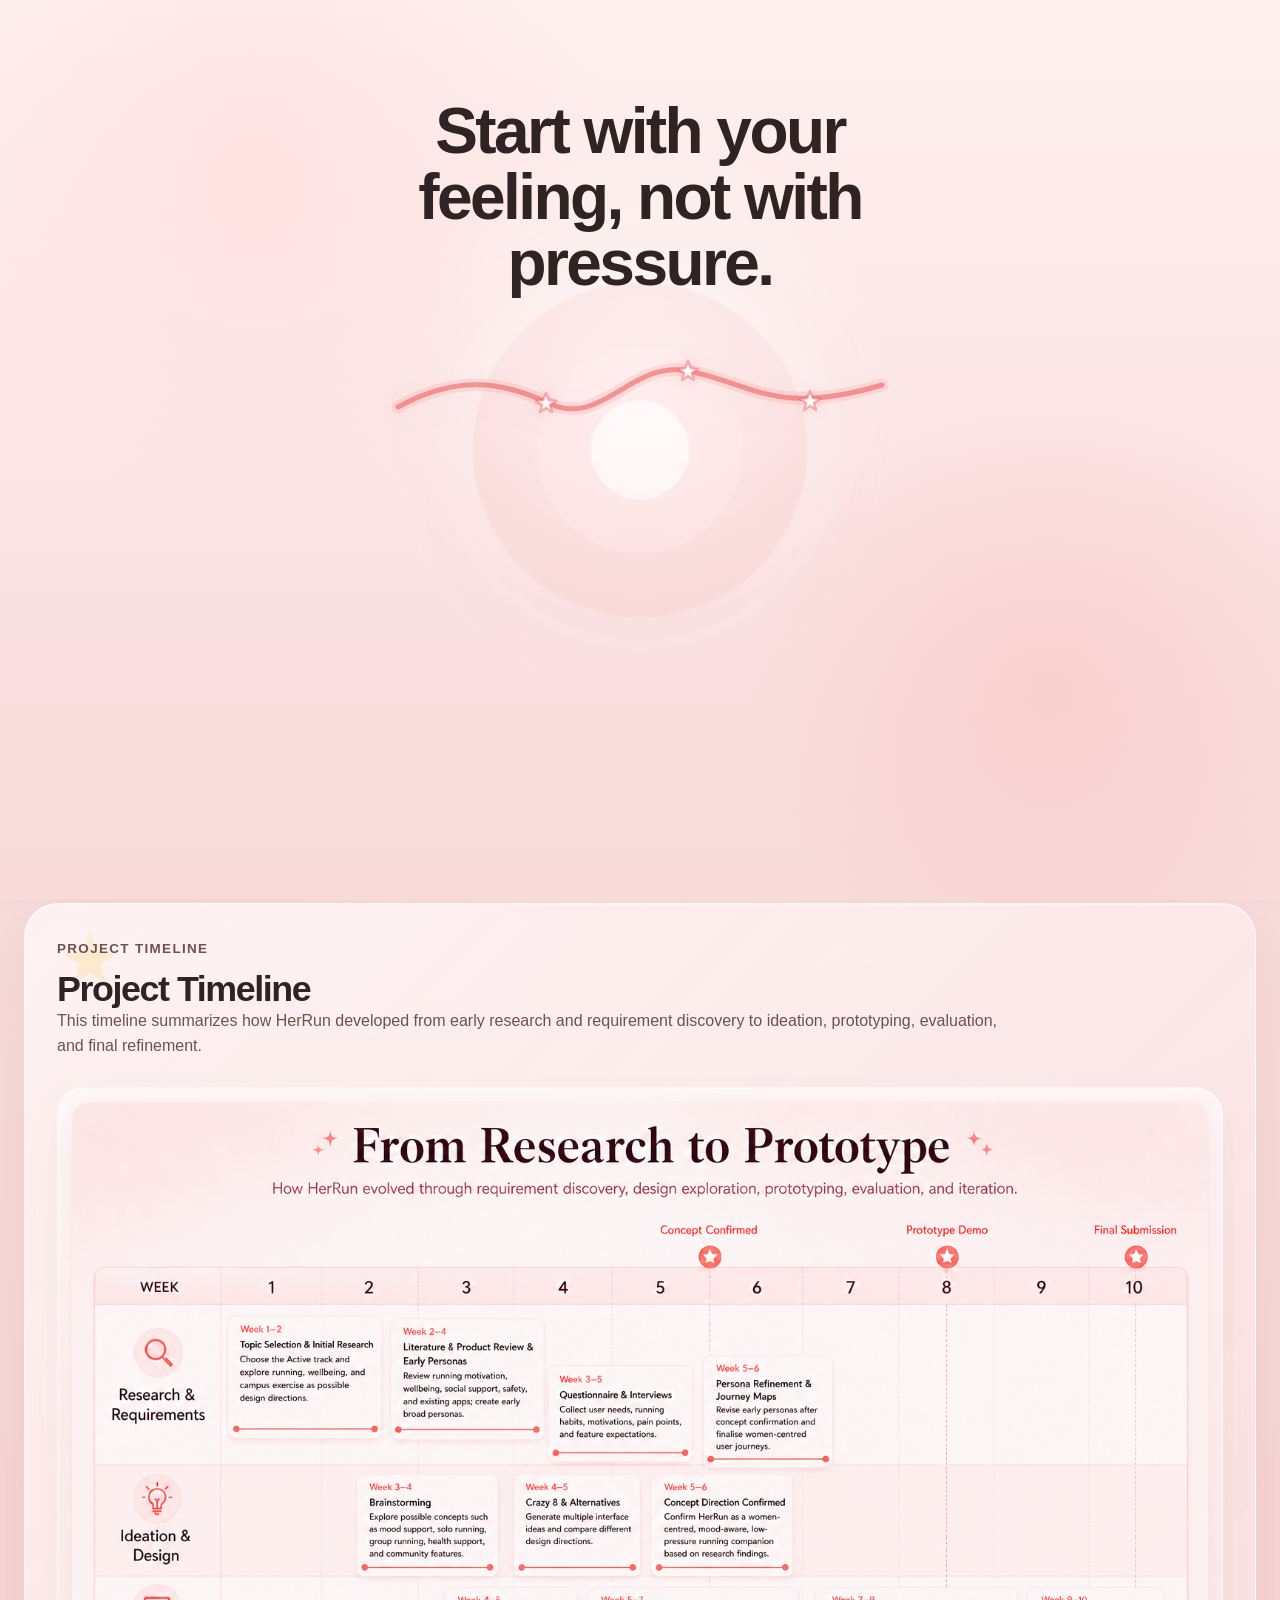
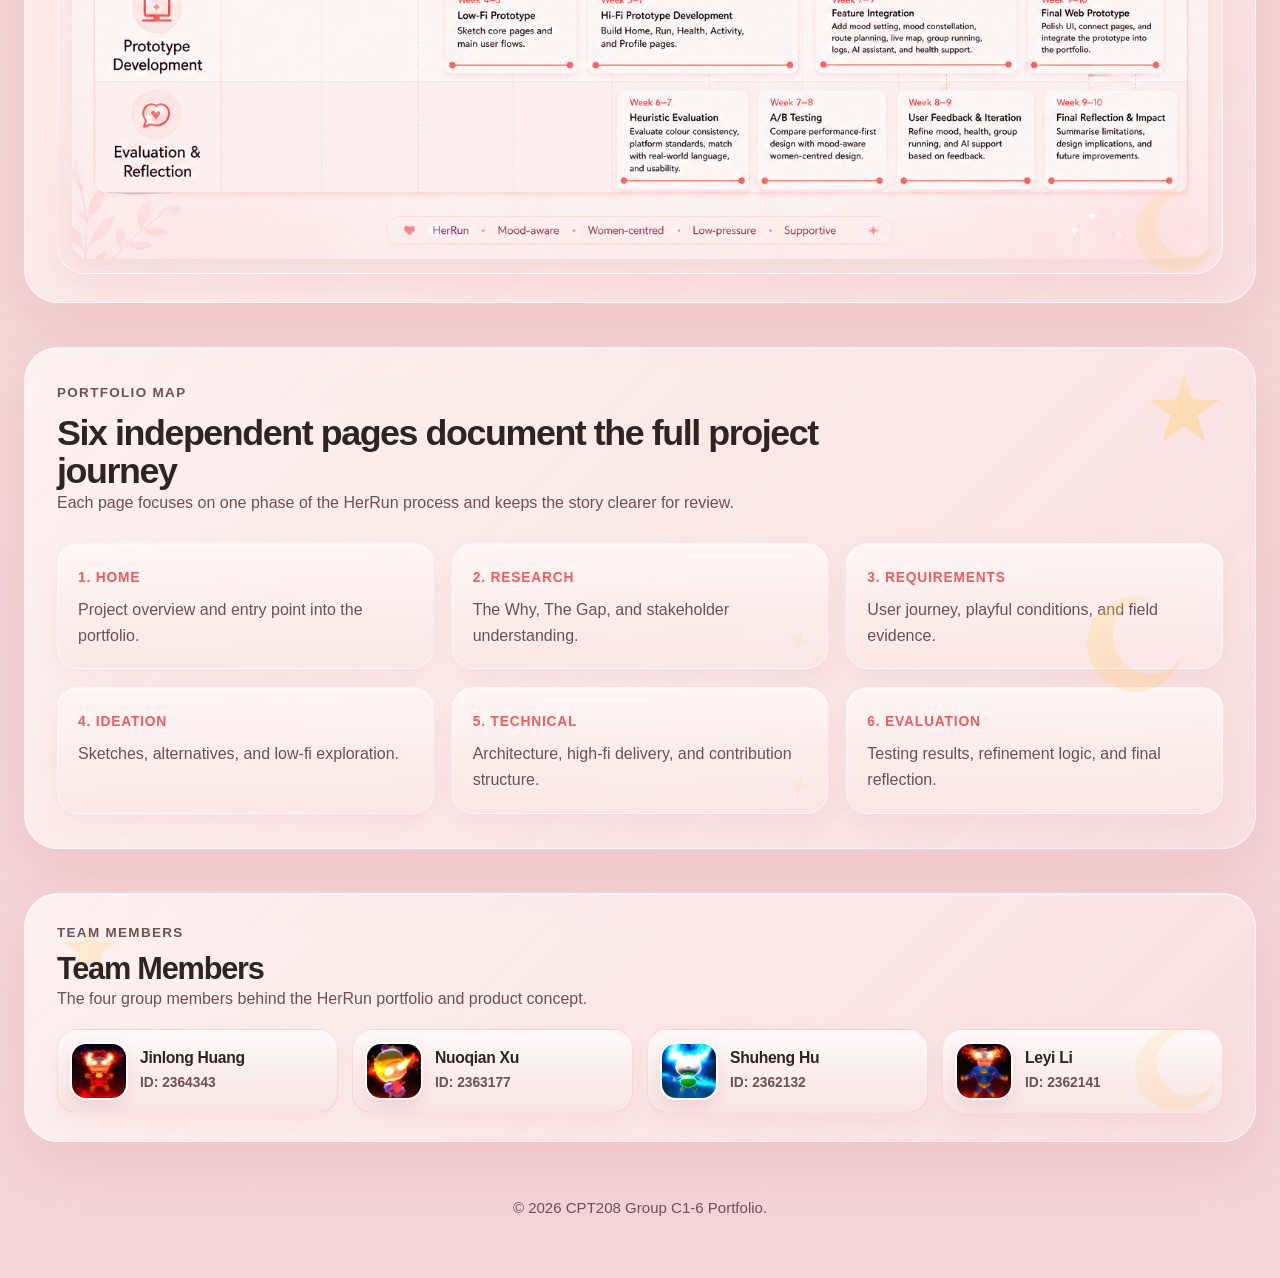
==== commit 1a1fffc0: "将首次进入页面时的动画的文案加强给拿掉了" ====
--- a/index.html
+++ b/index.html
@@ -45,7 +45,7 @@
         <div class="intro-ripple" aria-hidden="true"></div>
 
         <div class="intro-content">
-            <p class="intro-line">Start with your feeling, not with <span class="women-soft-highlight">pressure</span>.</p>
+            <p class="intro-line">Start with your feeling, not with pressure.</p>
 
             <div class="intro-route" aria-hidden="true">
                 <svg viewBox="0 0 540 132" role="img">
@@ -69,7 +69,7 @@
             <div class="intro-brand-block">
                 <img class="intro-logo" src="images/Icon.png" alt="HerRun logo">
                 <h1>HerRun</h1>
-                <p>A supportive running experience shaped by <span class="women-soft-highlight">emotion, safety, and connection</span>.</p>
+                <p>A supportive running experience shaped by emotion, safety, and connection.</p>
             </div>
 
             <button class="intro-button" id="introEnter" type="button">Explore HerRun</button>
